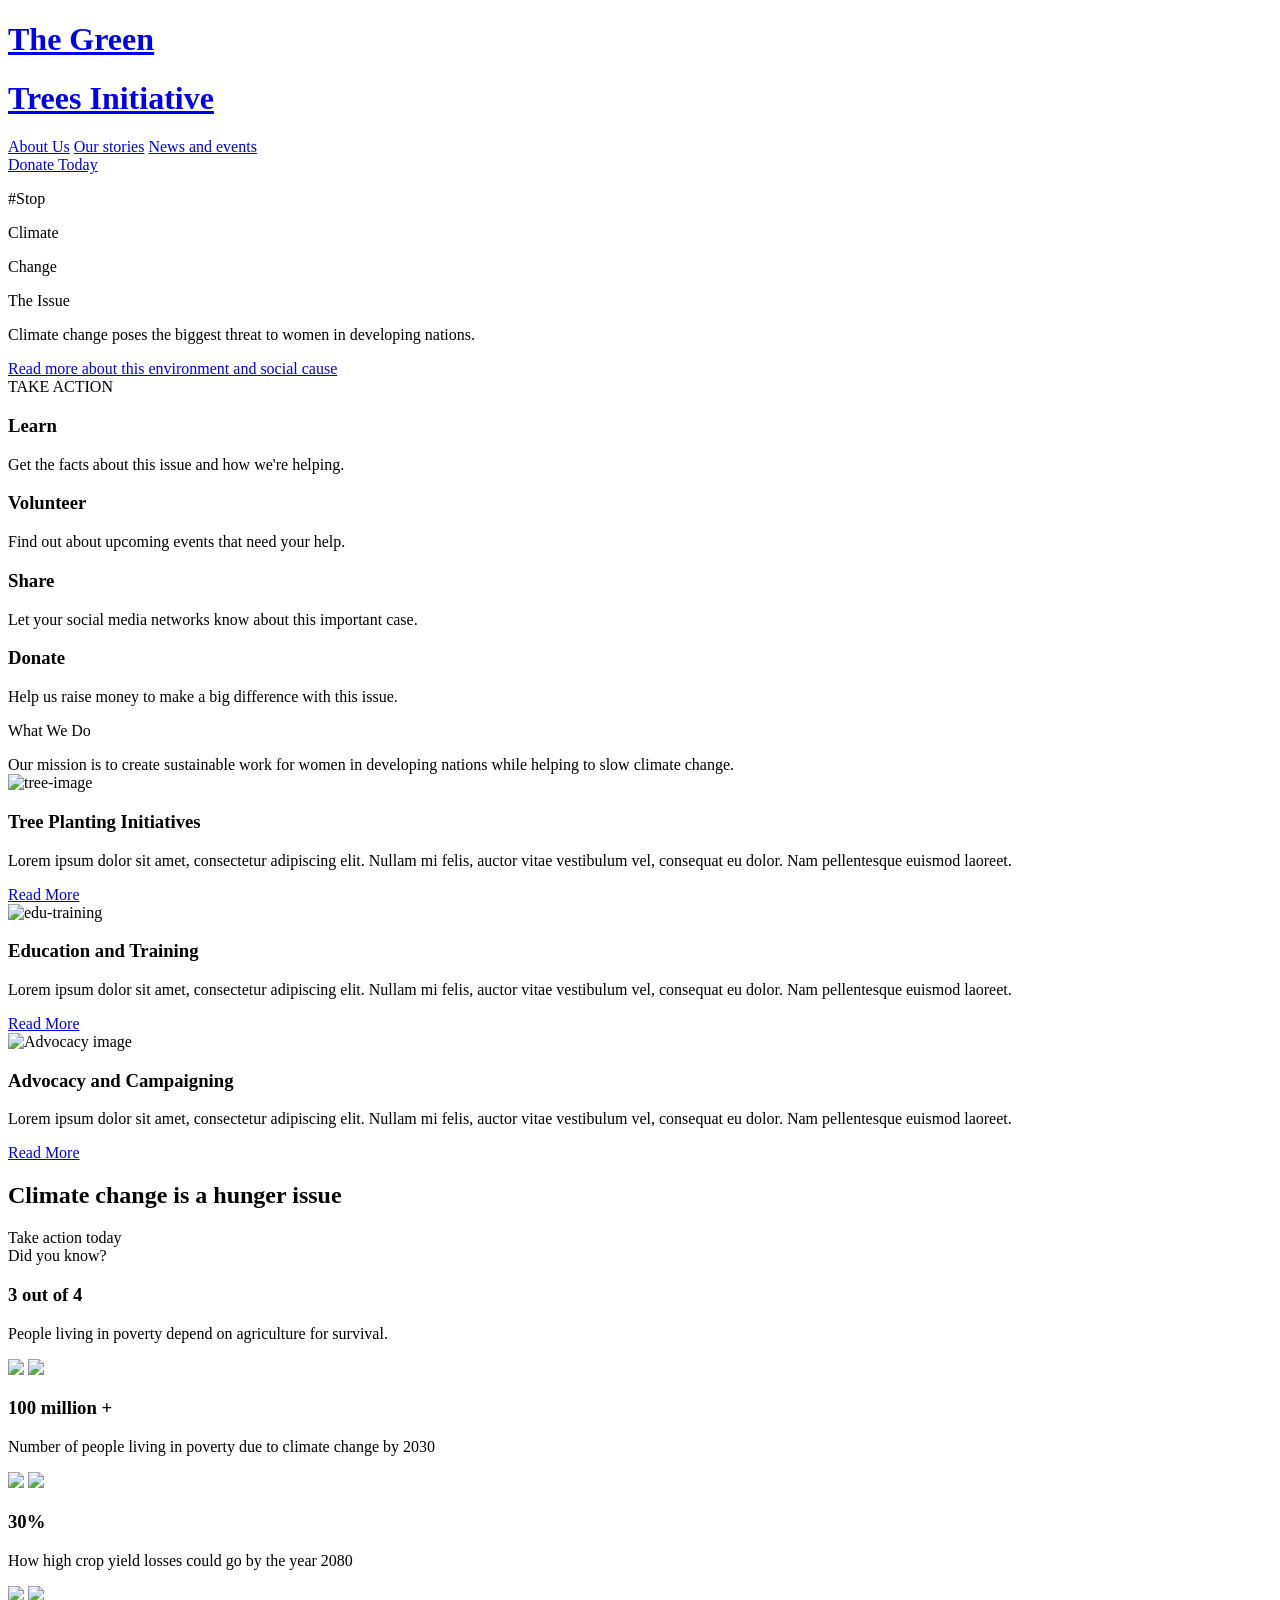
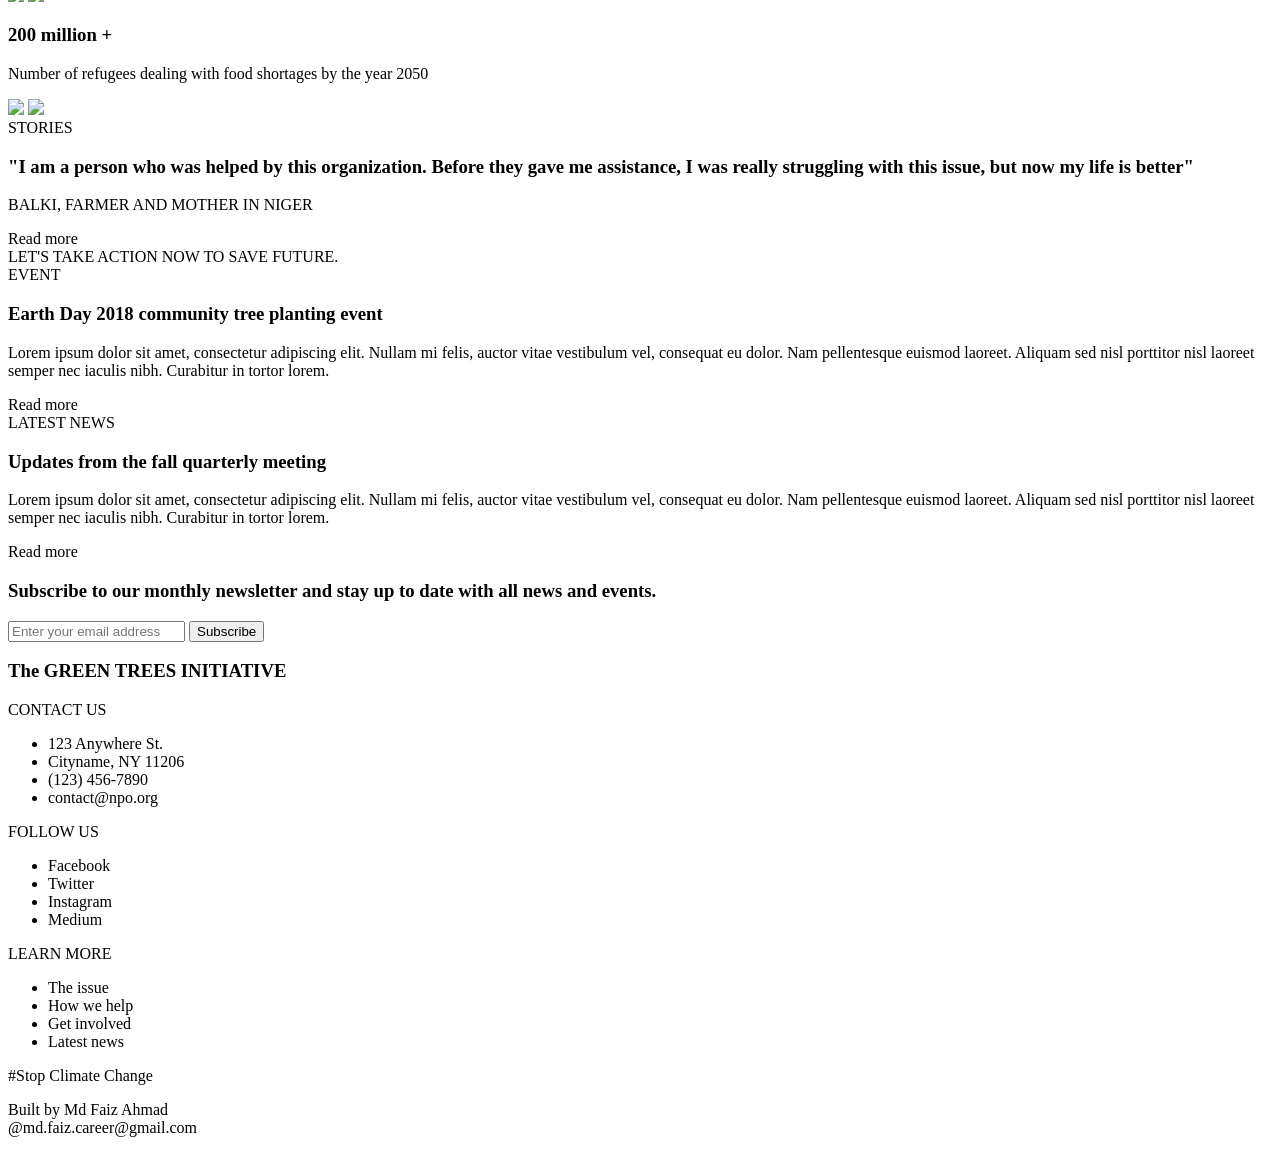
==== index.html @ e54d6ddb "Fundamental part of web page" ====
<!DOCTYPE html>
<html lang="en">
  <head>
    <meta charset="UTF-8" />
    <meta name="viewport" content="width=device-width, initial-scale=1.0" />
    <title>Document</title>
    <link rel="stylesheet" href="style.css" />
    <link rel="stylesheet" href="https://use.typekit.net/hdt7flo.css" />
  </head>
  <body>
    <header>
      <div class="head">
        <a href="./index.html">
          <h1>The Green</h1>
          <h1>Trees Initiative</h1>
        </a>
      </div>
      <nav>
        <a href="./about.html">About Us</a>
        <a href="./ourStories.html">Our stories</a>
        <a href="./newAndEvents.html">News and events</a>
      </nav>
      <a href="#" class="donate">Donate Today</a>
    </header>

    <section class="issue">
      <div class="heading-stop-climate-change">
        <p>#Stop</p>
        <p>Climate</p>
        <p>Change</p>
      </div>

      <div class="the-issue">
        <div class="the-issue-box">
          <p>The Issue</p>
        </div>
        <div class="para">
          <p>
            Climate change poses the biggest threat to women in developing
            nations.
          </p>
        </div>
        <a href="#"> Read more about this environment and social cause</a>
      </div>
    </section>

    <section class="take-action">
      <div class="take-section-box">TAKE ACTION</div>

      <div class="container-1">
        <h3>Learn</h3>
        <p>Get the facts about this issue and how we're helping.</p>
      </div>
      <div class="container-2">
        <h3>Volunteer</h3>
        <p>Find out about upcoming events that need your help.</p>
      </div>

      <div class="container-3">
        <h3>Share</h3>
        <p>Let your social media networks know about this important case.</p>
      </div>

      <div class="container-4">
        <h3>Donate</h3>
        <p>Help us raise money to make a big difference with this issue.</p>
      </div>
    </section>





    <!-- 4th part -->
    <section class="what-we-do">
      <div class="our-mission">
        <div class="what-we-do-button"><p>What We Do</p></div>
        Our mission is to create sustainable work for women in developing
        nations while helping to slow climate change.
      </div>

      <div class="tree">
        <div class="tree-image">
          <img
            src="/home/faiz/css_project/assets/tree-planting.png"
            alt="tree-image"
          />
        </div>
      
        <h3>Tree Planting Initiatives</h3>
        <p>
          Lorem ipsum dolor sit amet, consectetur adipiscing elit. Nullam mi
          felis, auctor vitae vestibulum vel, consequat eu dolor. Nam
          pellentesque euismod laoreet.
        </p>
     
        <!-- <a href="#" class="donate">Donate Today</a> -->
        <a href="#" class="read-more-tree">Read More</a>
      </div>

      <div class="education">
        <div class="edu-image">
          <img
            src="/home/faiz/css_project/assets/education-training.png"
            alt="edu-training"
          />
        </div>
        <h3>Education and Training</h3>
        <p>
          Lorem ipsum dolor sit amet, consectetur adipiscing elit. Nullam mi
          felis, auctor vitae vestibulum vel, consequat eu dolor. Nam
          pellentesque euismod laoreet.
        </p>
        <a href="#" class="read-more-education">Read More</a>
      </div>

      <div class="advocacy">
        <div class="advocacy-image">
          <img src="./assets/advocacy.png" alt="Advocacy image" />
        </div>

        <h3>Advocacy and Campaigning</h3>
        <p>
          Lorem ipsum dolor sit amet, consectetur adipiscing elit. Nullam mi
          felis, auctor vitae vestibulum vel, consequat eu dolor. Nam
          pellentesque euismod laoreet.
        </p>
        <a href="#" class="read-more-advocacy">Read More</a>
      </div>
    </section>
    <!-- 4th part end -->


<!-- 5th part climate change is a hunger issue

 -->


 <section class="climate-change">
  <div class="container">
      <div class="left">
          <h2>Climate change is a hunger issue</h2>
          <span>
              <span>Take action today</span>
          </span> 
      </div>
      <div class="right">
          <div class="box4">
              <span class="did-you-know">Did you know&quest;</span>
              <div class="inner-box">
                  <h3>3 out of 4</h3>
                  <p>People living in poverty depend on agriculture for survival.</p>
              </div>
              <div class="icons">
                  <span><i class="fa-brands fa-twitter">                  
                      <img src="./assets/iconmonstr-twitter-1.png">
                  </i></span>
                  <span><i class="fa-brands fa-facebook-f">
                    <img src="./assets/iconmonstr-facebook-1.png">

                  </i></span>
              </div>
          </div>
          <div class="box4">
              <div class="inner-box">
                  <h3>100 million &plus;</h3>
                  <p>Number of people living in poverty due to climate change by 2030</p>
              </div>
              <div class="icons">
                  <span><i class="fa-brands fa-twitter">
                    <img src="./assets/iconmonstr-twitter-1.png">

                  </i></span>
                  <span><i class="fa-brands fa-facebook-f">
                    <img src="./assets/iconmonstr-facebook-1.png">

                  </i></span>
              </div>
          </div>
          <div class="box4">
              <div class="inner-box">
                  <h3>30%</h3>
                  <p>How high crop yield losses could go by the year 2080</p>
              </div>
              <div class="icons">
                  <span><i class="fa-brands fa-twitter">
                    <img src="./assets/iconmonstr-twitter-1.png">
                  </i></span>
                  <span><i class="fa-brands fa-facebook-f">
                    <img src="./assets/iconmonstr-facebook-1.png">
                  </i></span>
              </div>
          </div>
          <div class="box4">
              <div class="inner-box">
                  <h3>200 million &plus;</h3>
                  <p>Number of refugees dealing with food shortages by the year 2050</p>
              </div>
              <div class="icons">
                  <span ><i class="twitter">
                    <img src="./assets/iconmonstr-twitter-1.png">
                  </i></span>
                  <span><i class="facebook">
                    <img src="./assets/iconmonstr-facebook-1.png">
                  </i></span>
              </div>
          </div>
      </div>
  </div> 
</section>

<section class="stories">
  <div class="stories-button">STORIES</div>
  <div class="lady-image"></div>
  <div class="stories-heading">
    <h3>
      "I am a person who was helped by this organization. 
      Before they gave me assistance, 
      I was really struggling with this issue, but now my life is better"
    </h3>
    <p>BALKI, FARMER AND MOTHER IN NIGER</p>
  </div>
  <div class="read-more-stories">Read more</div>

</section>

<section class="empty"></section>

<section class="action">

  <div class="action-heading">LET'S TAKE ACTION NOW TO SAVE FUTURE.

  </div>

  <div class="plant-and-event-button">
    <div class="event">EVENT</div>
    <div class="plant-img"></div>
  </div>

  <div class="earth-1">
    <h3>Earth Day 2018 community tree planting event</h3>
    <p>Lorem ipsum dolor sit amet, consectetur adipiscing elit. Nullam mi felis, auctor vitae vestibulum vel, consequat eu dolor.
       Nam pellentesque euismod laoreet. Aliquam sed nisl porttitor nisl laoreet semper nec iaculis nibh. Curabitur in tortor lorem.
      </p>
      <div class="read-more-earth">Read more</div>
  </div>

  <div class="plant-and-latest-news-button">
    <div class="news-event">LATEST NEWS</div>
    <div class="plant-img-news"></div>
  </div>

  <div class="earth-2">
    <h3>Updates from the fall quarterly meeting</h3>
    <p>Lorem ipsum dolor sit amet, consectetur adipiscing elit. Nullam mi felis, auctor vitae vestibulum vel, consequat eu dolor.
       Nam pellentesque euismod laoreet. Aliquam sed nisl porttitor nisl laoreet semper nec iaculis nibh. Curabitur in tortor lorem.
      </p>
      <div class="read-more-earth">Read more</div>
  </div>

</section>

<section class="subscribe">
  <div class="heading">
      <h3>Subscribe to our monthly newsletter and stay up to date with all news and events.</h3>
  </div>
  <div class="form">
      <input type="email" class="email" placeholder="Enter your email address"/>
      <button type="submit">Subscribe</button>
  </div>
</section>


<footer class="footer">
  <div class="heading">
    <h3>The GREEN TREES INITIATIVE</h3>
  </div>

  <div class="contact-us">
    <div class="contact-us-heading">
      <p>CONTACT US</p>
    </div>
    <ul>
      <li>123 Anywhere St.</li>
      <li>Cityname, NY 11206</li>
      <li>(123) 456-7890</li>
      <li>contact@npo.org</li>
    </ul>
  </div>

  <div class="follow-us">
    <div class="follow-us-heading">
      <p>FOLLOW US</p>
    </div>
    <ul>
      <li>Facebook</li>
      <li>Twitter</li>
      <li>Instagram</li>
      <li>Medium</li>
    </ul>
  </div>


  <div class="learn-more">
    <div class="learn-more-heading">
      <p>LEARN MORE</p></div>
 
  <ul>
    <li>The issue</li>
    <li>How we help</li>
    <li>Get involved</li>
    <li>Latest news</li>
    </ul>
  </div>
  
  <div class="stop-climate-change">
      <p>#Stop Climate Change</p>
    </div>
<div class="owner"><p>Built by Md Faiz Ahmad <br>@md.faiz.career@gmail.com</p></div>
</footer>




  </body>
</html>
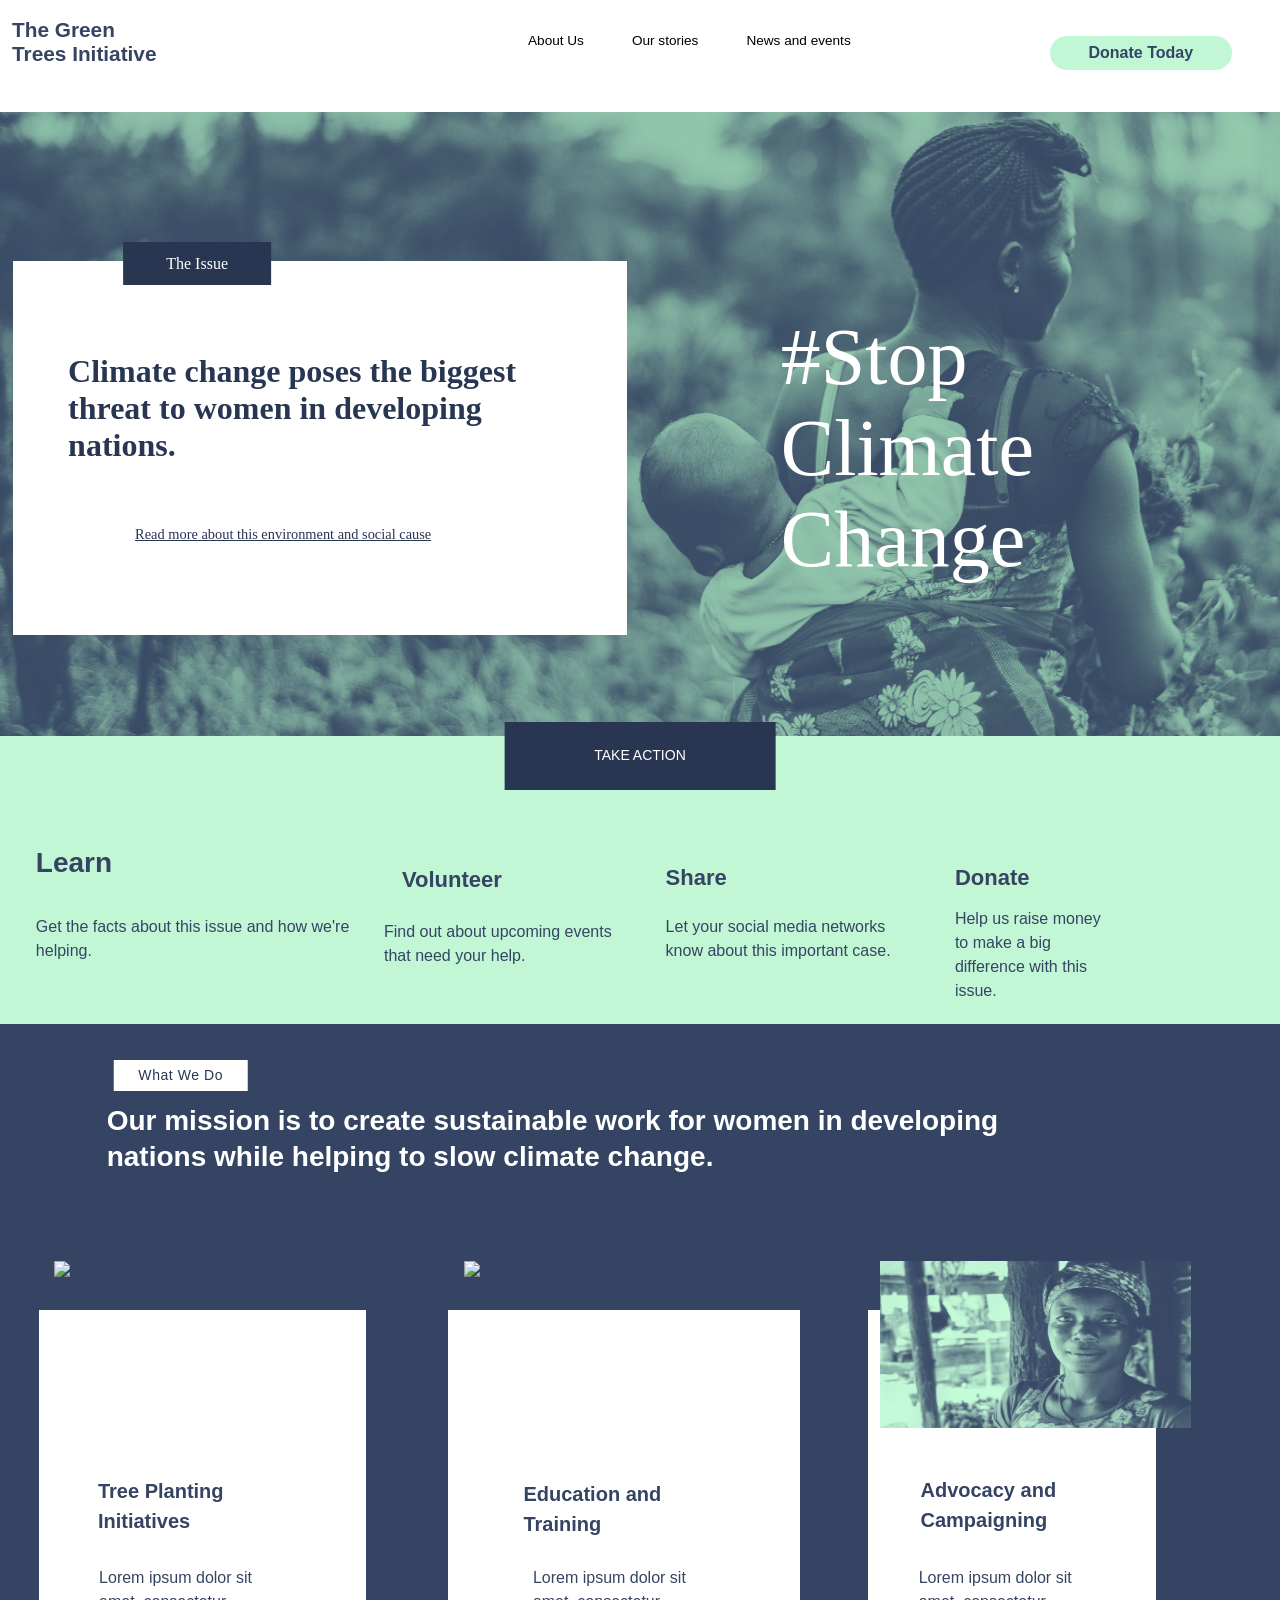
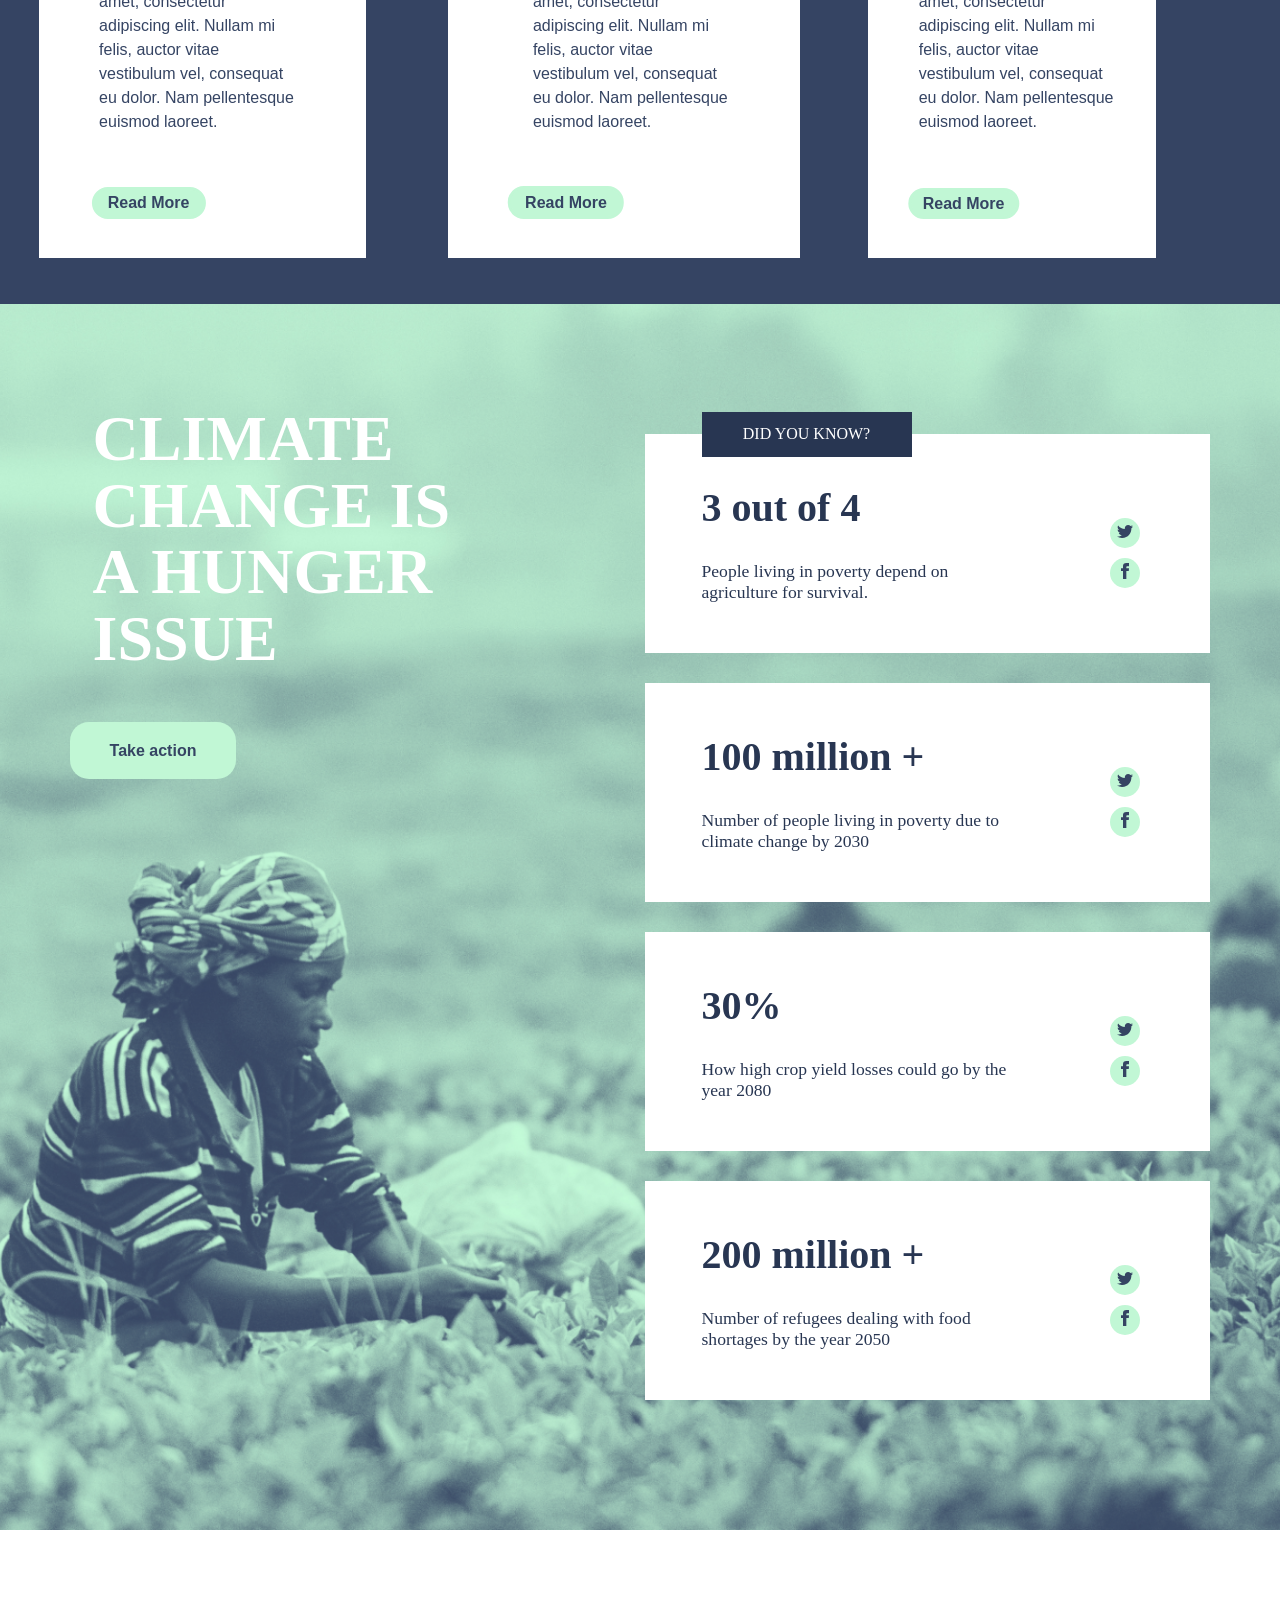
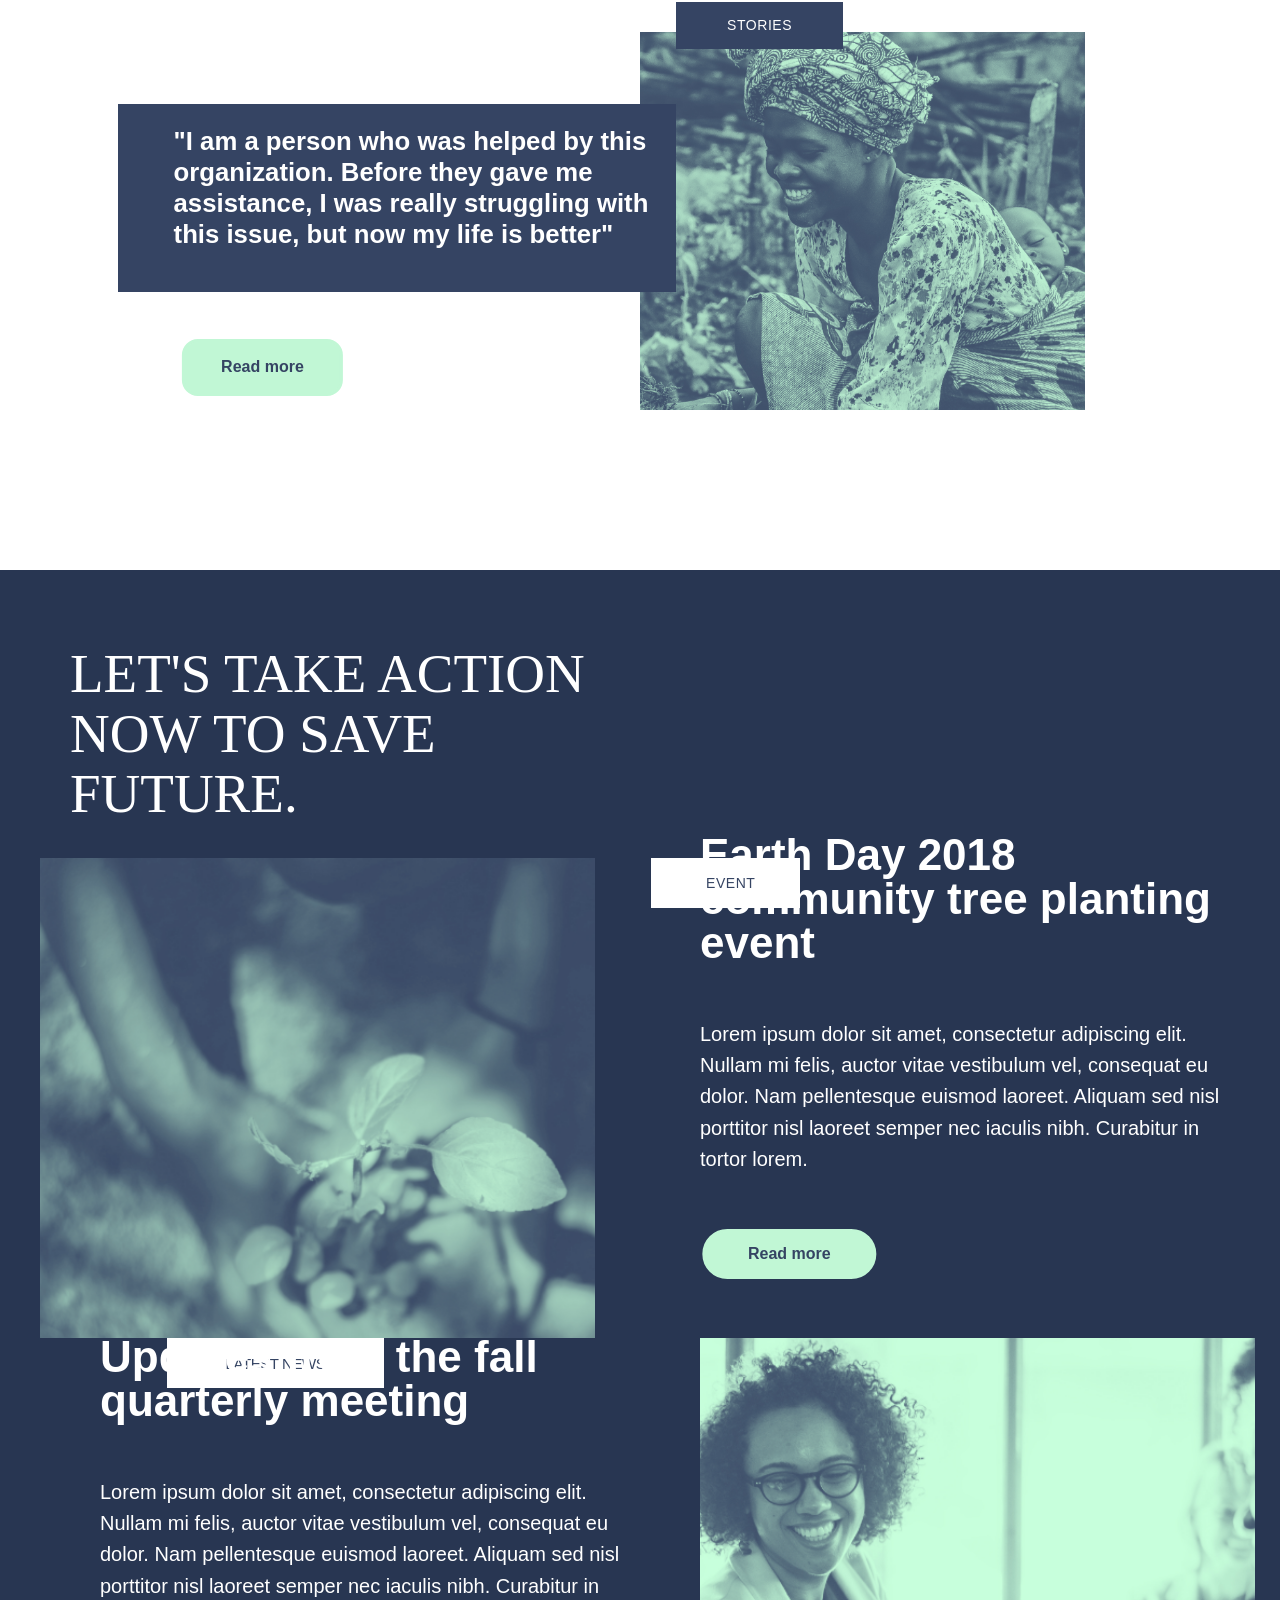
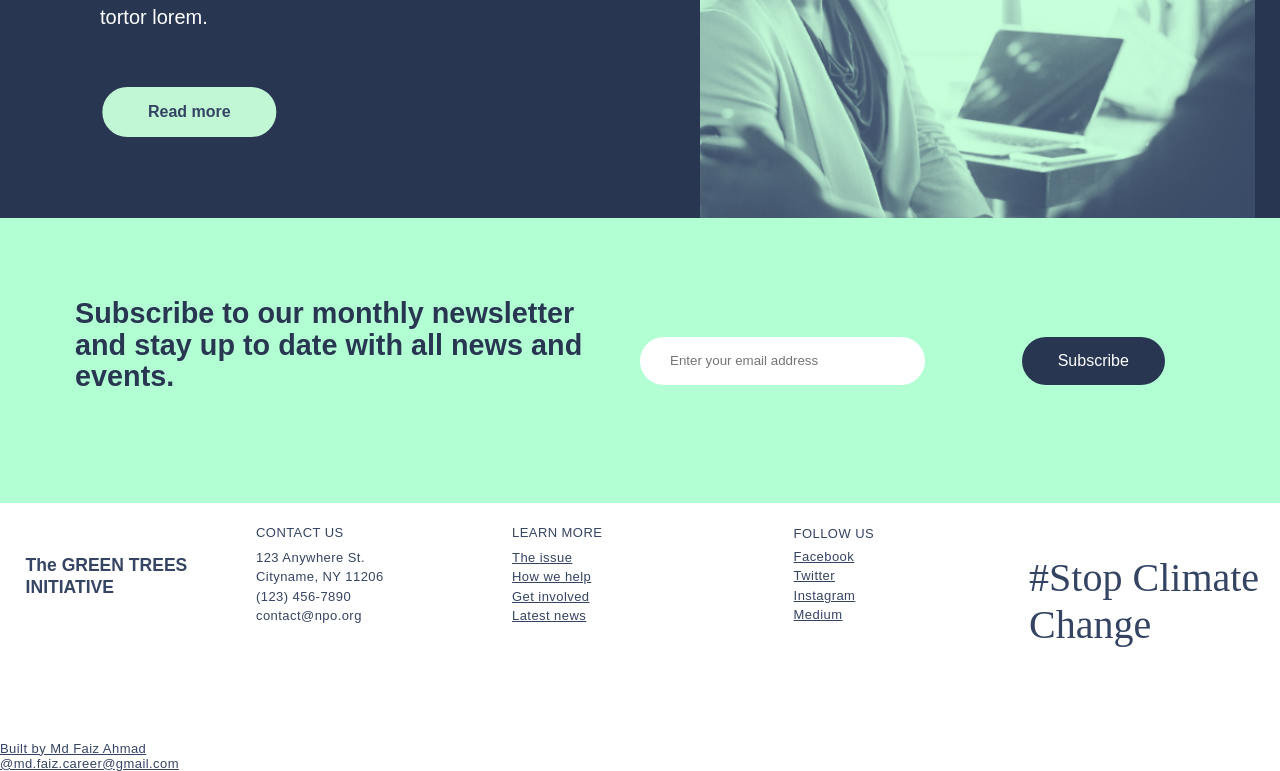
==== commit f34f50a9: "Home page" ====
--- a/index.html
+++ b/index.html
@@ -20,7 +20,7 @@
         <a href="./ourStories.html">Our stories</a>
         <a href="./newAndEvents.html">News and events</a>
       </nav>
-      <a href="#" class="donate">Donate Today</a>
+      <a href="./donation.html" class="donate">Donate Today</a>
     </header>
 
     <section class="issue">
@@ -141,7 +141,7 @@
       <div class="left">
           <h2>Climate change is a hunger issue</h2>
           <span>
-              <span>Take action today</span>
+              <span>Take action</span>
           </span> 
       </div>
       <div class="right">
@@ -322,5 +322,6 @@
 
 
 
+
   </body>
 </html>
--- a/style.css
+++ b/style.css
@@ -0,0 +1,2392 @@
+* {
+  margin: 0;
+  padding: 0;
+  box-sizing: border-box;
+}
+
+header {
+  display: grid;
+  grid-template-columns: 1fr 0.5fr 1fr;
+  grid-template-rows: 7rem 3.5rem;
+}
+
+header > nav > a {
+  text-decoration: none;
+  color: black;
+  display: flex;
+  flex-direction: column;
+  font-size: 0.75rem;
+  display: grid;
+  font-family: sans-serif;
+  font-weight: 100;
+}
+
+nav {
+  display: flex;
+  flex-direction: column;
+  row-gap: 0.5rem;
+  margin: 1rem;
+  grid-column: 3/4;
+}
+
+.head a {
+  font-family: Arial, Helvetica, sans-serif;
+  margin: 2rem;
+  font-size: 0.60rem;
+  text-decoration: none;
+  color: #354463;
+  
+}
+.head a > h1 {
+  margin-left: 0.75rem;
+}
+
+.donate {
+  display: flex;
+  align-self: start;
+  justify-content: center;
+  text-decoration: none;
+  color: black;
+  background-color: #c1f7d5;
+  grid-column: 1/4;
+  grid-row: 2/3;
+  border: 0.2rem solid #c1f7d5;
+  border-radius: 2rem;
+  text-align: center;
+  margin-left: 3rem;
+  margin-right: 3rem;
+  font-family: Arial, Helvetica, sans-serif;
+}
+
+.issue {
+  background-image: url(./assets/annie-spratt-135307-unsplash.png);
+  background-position: 100% 0%;
+  background-repeat: no-repeat;
+  background-size: cover;
+}
+
+/*2nd grid*/
+.issue {
+  display: grid;
+  grid-template-columns: 2fr 1fr;
+  grid-template-rows: 10rem 10rem;
+}
+
+.heading-stop-climate-change {
+  padding-top: 20%;
+  padding-left: 2%;
+
+  font-family: "flood-std";
+  grid-column: 1/3;
+  grid-row: 1/3;
+  font-size: 2.5rem;
+  color: white;
+}
+
+.the-issue-box {
+  background: #283652;
+  z-index: 1;
+  position: absolute;
+  top: 0%;
+  padding: 2% 7%;
+  top: -8%;
+  left: 50%;
+  transform: translateX(-50%);
+}
+.the-issue-box > p {
+  color: white;
+  display: flex;
+  align-self: center;
+  justify-content: center;
+}
+.the-issue {
+  background: white;
+  grid-column: 1/3;
+  grid-row: 2/4;
+  align-self: center;
+  margin-top: 50%;
+  margin-left: 10%;
+  margin-right: 10%;
+  margin-bottom: 20%;
+  position: relative;
+}
+.the-issue > .para {
+  color: #283652;
+  margin-top: 5%;
+  margin-left: 4%;
+  margin-bottom: 10%;
+  font-size: 1.5rem;
+  font-weight: bold;
+  padding-left: 5%;
+  padding-right: 5%;
+}
+
+.the-issue > a {
+  display: flex;
+  color: black;
+  font-size: 0.5rem;
+  justify-content: center;
+  margin-bottom: 5%;
+  color: #283652;
+}
+
+/* 3rd part*/
+
+.take-action {
+  display: grid;
+  grid-template-columns: 1fr 1fr;
+  grid-template-rows: 5rem 5rem;
+  background-color: #c1f7d5;
+  position: relative;
+  font-family: Arial, Helvetica, sans-serif;
+  padding: 10%;
+  color: #354463;
+  font: normal normal 300 14px/20px Helvetica;
+}
+
+.container-1 {
+  grid-column: 1/2;
+  grid-row: 1/2;
+  align-self: center;
+  margin-left: -16%;
+}
+.container-1 > h3 {
+  margin-bottom: 10%;
+}
+.container-2 {
+  grid-column: 2/3;
+  grid-row: 1/2;
+  align-self: center;
+}
+.container-2 > h3 {
+  margin-bottom: 10%;
+}
+.container-3 {
+  grid-column: 1/2;
+  grid-row: 3/4;
+  margin-left: -16%;
+}
+.container-3 > h3 {
+  margin-bottom: 10%;
+}
+.container-4 {
+  grid-column: 2/3;
+  grid-row: 3/4;
+}
+.container-4 > h3 {
+  margin-bottom: 10%;
+}
+.take-section-box {
+  background: #283652;
+  z-index: 1;
+  position: absolute;
+  color: white;
+  padding: 2% 7%;
+  top: -5%;
+  left: 50%;
+  transform: translateX(-50%);
+  font: normal normal normal 14px/17px Helvetica;
+}
+
+/* 4th part */
+
+.what-we-do {
+  background-color: #354463;
+  display: grid;
+  grid-template-columns: 1fr 1fr;
+  grid-template-rows: 15rem 30rem 30rem 30rem;
+  position: relative;
+}
+
+.our-mission {
+  grid-column: 1/3;
+  grid-row: 1/2;
+  align-self: center;
+  text-align: center;
+  font: normal normal bold 21px/28px Helvetica;
+  letter-spacing: 0px;
+  color: #ffffff;
+  opacity: 1;
+  padding: -5%;
+  margin-top: 10%;
+}
+
+.what-we-do-button {
+  grid-column: 1/3;
+  background: white;
+  color: #283652;
+  z-index: 1;
+  grid-row: 1/2;
+  position: absolute;
+
+  padding: 2% 7%;
+  top: 6%;
+  left: 50%;
+  transform: translateX(-50%);
+  text-align: center;
+  font: normal normal normal 14px/17px Helvetica;
+  letter-spacing: 0.56px;
+  opacity: 1;
+}
+
+/* 2nd part */
+
+.tree {
+  grid-column: 1/3;
+  grid-row: 2/3;
+  background: white;
+  text-align: center;
+  font: normal normal 300 14px/20px Helvetica;
+  color: #354463;
+  opacity: 1;
+  align-self: center;
+  padding: 22%;
+  position: relative;
+  margin: 5%;
+}
+
+.tree p {
+  margin-top: 4%;
+  margin-left: -37%;
+  margin-right: -43%;
+  letter-spacing: 10%;
+}
+.tree h3 {
+  margin-top: 30%;
+  padding: 1%;
+}
+.tree-image {
+  width: 100%;
+  max-width: 204px;
+  margin-bottom: 1rem;
+  position: absolute;
+  top: -17%;
+  left: 10%;
+}
+
+.tree-image img {
+  width: 135%;
+  height: 178px;
+}
+
+.read-more-tree {
+  display: flex;
+  justify-content: center;
+  text-decoration: none;
+  color: #354463;
+  background-color: #c1f7d5;
+  border: 0.2rem solid #c1f7d5;
+  border-radius: 1rem;
+  text-align: center;
+  margin-left: 3rem;
+  margin-right: 0rem;
+  font-weight: bolder;
+  font: normal normal bold 16px/20px Helvetica;
+  font-family: Helvetica;
+  font-family: Arial, Helvetica, sans-serif;
+  position: absolute;
+  left: 54%;
+  transform: translateX(-118%);
+  bottom: 9%;
+  padding: 1%;
+}
+
+/* 2nd part of 4thpart */
+
+.education {
+  grid-row: 3/4;
+  grid-column: 1/3;
+  background: white;
+  text-align: center;
+  font: normal normal 300 14px/20px Helvetica;
+  color: #354463;
+  opacity: 1;
+  align-self: center;
+  padding: 22%;
+  position: relative;
+  margin: 5%;
+}
+.edu-image {
+  width: 100%;
+  max-width: 204px;
+  margin-bottom: 1rem;
+  position: absolute;
+  top: -17%;
+  left: 10%;
+}
+.edu-image img {
+  width: 135%;
+  height: 178px;
+}
+
+.education p {
+  margin-top: 4%;
+  margin-left: -37%;
+  margin-right: -43%;
+  letter-spacing: 10%;
+}
+
+.education h3 {
+  margin-top: 30%;
+  padding: 1%;
+}
+
+.read-more-education {
+  display: flex;
+  justify-content: center;
+  text-decoration: none;
+  color: #354463;
+  background-color: #c1f7d5;
+  border: 0.2rem solid #c1f7d5;
+  border-radius: 1rem;
+  text-align: center;
+  margin-left: 3rem;
+  margin-right: 0rem;
+  font-weight: bolder;
+  font: normal normal bold 16px/20px Helvetica;
+  font-family: Helvetica;
+  font-family: Arial, Helvetica, sans-serif;
+  position: absolute;
+  left: 54%;
+  transform: translateX(-118%);
+  bottom: 9%;
+  padding: 1%;
+}
+
+/*3rd part of 4th part*/
+
+.advocacy {
+  grid-row: 4/5;
+  grid-column: 1/3;
+  background: white;
+  text-align: center;
+  font: normal normal 300 14px/20px Helvetica;
+  color: #354463;
+  opacity: 1;
+  align-self: center;
+  padding: 22%;
+  position: relative;
+  margin: 5%;
+}
+
+.advocacy-image {
+  width: 100%;
+  max-width: 204px;
+  margin-bottom: 1rem;
+  position: absolute;
+  top: -17%;
+  left: 10%;
+}
+.advocacy-image img {
+  width: 135%; /* Makes the image responsive */
+  height: 178px;
+}
+
+.advocacy p {
+  margin-top: 4%;
+  margin-left: -37%;
+  margin-right: -43%;
+  letter-spacing: 10%;
+}
+
+.advocacy h3 {
+  margin-top: 30%;
+  padding: 1%;
+}
+
+.read-more-advocacy {
+  display: flex;
+  justify-content: center;
+  text-decoration: none;
+  color: #354463;
+  background-color: #c1f7d5;
+  border: 0.2rem solid #c1f7d5;
+  border-radius: 1rem;
+  text-align: center;
+  margin-left: 3rem;
+  margin-right: 0rem;
+  font-weight: bolder;
+  font: normal normal bold 16px/20px Helvetica;
+  font-family: Helvetica;
+  font-family: Arial, Helvetica, sans-serif;
+  position: absolute;
+  left: 54%;
+  transform: translateX(-118%);
+  bottom: 9%;
+  padding: 1%;
+}
+
+
+
+/* climate change hunger issue section */
+
+
+.climate-change{
+  width: 100%;
+  padding: 65px 10px;
+  background: url("./assets/did-you-know-background.png");
+    background-position-x: 0%;
+    background-position-y: 0%;
+    background-size: auto;
+  
+  background-position: center;
+  display: flex;
+  flex-direction: column;
+  justify-content: center;
+  align-items: center;
+  background-size: cover;
+  background-repeat: no-repeat;
+  
+}
+
+.climate-change>.container{
+  width: 100%;
+  display: flex;
+  flex-direction: column;
+  justify-content: center;
+  align-items: center;
+}
+
+.climate-change>.container>.left{
+  width: 100%;
+  display: flex;
+  flex-direction: column;
+  justify-content: space-around;
+  align-items: start;
+  padding:50px 0px;
+  
+}
+
+.climate-change>.container>.left>h2{
+  font-size: 2.5rem;
+  padding-right: 25%;
+  line-height: 104%;
+  text-transform: uppercase;
+  color: white;
+  padding-bottom: 50px;
+  text-align: left;
+  font-family: "flood-std";
+  margin-left: 4%;
+  margin-top: -12%;
+}
+
+.climate-change>.container>.left>span{
+  width: 100%;
+  display: flex;
+  flex-direction:row;
+  justify-content: flex-start;
+  align-items: center;
+}
+
+.climate-change>.container>.left>span>span{
+  width: 166px;
+  height: 40px;
+  background-color: #C1F7D5;
+  border-radius: 19px;
+  display: flex;
+  justify-content: center;
+  align-items: center;
+  font-size: 1.1rem;
+  font-weight: 600;
+  text-wrap: nowrap;
+  font: normal normal bold 16px/20px Helvetica;
+  color: #354463;
+  padding: 5%;
+    padding-left: 5%;
+  padding-left: 5%;
+  opacity: 1;
+}
+
+.climate-change>.container>.right{
+  width: 100%;
+  display: flex;
+  flex-direction: column;
+  justify-content: space-evenly;
+  align-items: center;
+  gap: 30px;
+}
+
+.climate-change>.container>.right>.box4{
+  width: 100%;
+  position: relative;
+  display: flex;
+  flex-direction: column;
+  justify-content: center;
+  align-items: center;
+  background: white;
+  color: #283652;
+  padding:60px 32px;
+  position: relative;
+}
+
+.climate-change>.container>.right>.box4>.did-you-know{
+  position: absolute;
+  top: -22.5px;
+  width: 210px;
+  height: 45px;
+  display: flex;
+  justify-content: center;
+  align-items: center;
+  font-size: 1rem;
+  background: #283652;
+  color: white;
+  text-transform: uppercase;
+  
+}
+
+.climate-change>.container>.right>.box4>.inner-box,
+.climate-change>.container>.right>.box4>.icons{
+  width: 80%;
+  display: flex;
+}
+
+.climate-change>.container>.right>.box4>.inner-box{
+  flex-direction: column;
+  justify-content: space-around;
+  align-items: left;
+}
+
+.climate-change>.container>.right>.box4>.inner-box>h3{
+  font-size: 1.3rem;
+  margin-bottom: 10px;
+}
+
+.climate-change>.container>.right>.box4>.inner-box>p{
+  text-align: left;
+}
+
+.climate-change>.container>.right>.box4>.icons{
+
+  width: 80%;
+  display: flex;
+  flex-direction: column;
+  justify-content: center;
+  align-items: center;
+  margin-top: 20px;
+  gap: 14px;
+  position: absolute;
+  right: -25%;
+}
+
+.climate-change>.container>.right>.box4>.icons>span{
+  width: 30px;
+  height: 30px;
+  border-radius: 50%;
+  display: flex;
+  align-items: center;
+  justify-content: center;
+  background-color: #C1F7D5;
+}
+
+
+
+
+
+/* background-image: url("./assets/iconmonstr-twitter-1.png");
+background-repeat: no-repeat;
+background-position: center; */
+
+
+
+/* section stories */
+
+.stories{
+  display: grid;
+  grid-template-columns: 0.25fr 5fr 0.25fr;
+  grid-template-rows: 25rem 25rem;
+  position: relative;
+}
+
+
+.stories-heading{
+  grid-column: 2/3;
+ grid-row: 2/3;
+  background-color: #354463;
+ 
+  text-align: center;
+font: normal normal bold 22px/28px Helvetica;
+color:white;
+margin-top: 10%;
+}
+
+.stories-heading h3{
+  margin-top: 13%;
+  letter-spacing: -4%;
+  line-height: 126%;
+}
+
+.stories-heading p{
+  text-align: center;
+font: normal normal normal 11px/13px Helvetica;
+letter-spacing: 0.44px;
+color: #FFFFFF;
+opacity: 1;
+margin-top: 16%;
+}
+
+
+.lady-image{
+  grid-column: 2/3;
+  grid-row: 1/2;
+  background-image: url("./assets/lady-baby.png");
+  background-size: 100%;
+  background-repeat: no-repeat;
+  margin-top: 20%;
+}
+
+.stories-button{
+
+background: #354463 ;
+opacity: 1;
+text-align: center;
+font: normal normal normal 14px/17px Helvetica;
+letter-spacing: 0.56px;
+color: #FFFFFF;
+opacity: 1;
+z-index: 1;
+grid-column: 2/3;
+grid-row: 1/2;
+
+margin-bottom: 92%;
+  margin-left: 31%;
+  margin-right: 28%;
+  position: absolute;
+  padding: 3%;
+  padding-right: 3%;
+  padding-left: 3%;
+  margin-top: 14%;
+  padding-right: 10%;
+  padding-left: 10%;
+
+}
+
+.read-more-stories {
+grid-column: 2/3;
+grid-row: 2/3;
+  padding: 3%;
+ 
+  
+  padding-right: 10%;
+  padding-left: 10%;
+ 
+  justify-content: center;
+  text-decoration: none;
+  color: #354463;
+  background-color: #c1f7d5;
+  border: 0.2rem solid #c1f7d5;
+  border-radius: 1rem;
+  text-align: center;
+  font-weight: bolder;
+  font: normal normal bold 16px/20px Helvetica;
+  font-family: Helvetica;
+  font-family: Arial, Helvetica, sans-serif;
+  position: absolute;
+  bottom: -30%;
+  left: 38%;
+  transform: translateX(-30%);
+}
+
+
+
+/* 4thpart end */
+
+/*empty section*/
+
+.empty{
+  display: grid;
+  grid-template-rows: 10rem;
+}
+
+/*5th part section-action*/
+
+.action{
+  display: grid;
+  grid-template-columns: 2.5rem 1fr 2.5rem;
+  grid-template-rows: 18rem 20rem 20rem 20rem 20rem;
+  background-color: #283652;
+  color:white;
+}
+
+
+.action-heading{
+  grid-column: 2/3;
+  grid-row: 1/2;
+  align-self: center;
+  font-size: 2.5rem;
+  padding-right: 25%;
+  line-height: 104%;
+  text-transform: uppercase;
+  padding-bottom: 50px;
+  text-align: center;
+  font-family: "flood-std";
+  margin-left: 5%;
+  margin-right: -16%;
+  margin-top: 15%;
+}
+
+.plant-and-event-button{
+  grid-column: 2/3;
+  grid-row: 2/3;
+  background-image: url("./assets/tree-planting.png");
+  width: 100%;
+  max-width: 338px;
+  margin-bottom: 0rem;
+  margin-left: 0%;
+  background-size: 119%;
+  margin-right: 0%;
+  background-repeat: no-repeat;
+  margin-top: 10%;
+}
+
+.event{
+  background:  white;
+opacity: 1;
+text-align: center;
+font: normal normal normal 14px/17px Helvetica;
+letter-spacing: 0.56px;
+color: #354463;
+opacity: 1;
+z-index: 1;
+grid-column: 2/3;
+grid-row: 2/3;
+
+margin-bottom: 92%;
+  margin-left: 31%;
+  margin-right: 28%;
+  padding: 3%;
+  padding-right: 3%;
+  padding-left: 3%;
+  margin-top: -5%;
+  padding-right: 10%;
+  padding-left: 10%;
+}
+
+
+
+
+
+
+
+.earth-1{
+
+  grid-column: 2/3;
+  grid-row: 3/4;
+  text-align: center;
+  font: normal normal 300 14px/20px Helvetica;
+  color: white;
+  opacity: 1;
+  align-self: center;
+  padding: 0%;
+  position: relative;
+  margin: 5%;
+  margin-left: 0%;
+  margin-right: 0%;
+}
+
+.earth-1 h3{
+  text-align: center;
+font: normal normal bold 22px/28px Helvetica;
+letter-spacing: 0px;
+color: #FFFFFF;
+opacity: 1;
+margin-left: 10%;
+margin-left: 1%;
+  margin-top: 0%;
+  margin-bottom: 9%;
+  margin-right: 0%;
+}
+
+.earth-1 p{
+  margin-left: 10%;
+margin-left: 1%;
+  margin-top: 0%;
+  margin-bottom: 9%;
+  margin-right: 0%;
+}
+
+.read-more-earth{
+  grid-column: 2/3;
+  grid-row: 3/4;
+  padding: 2%;
+    padding-right: 2%;
+    padding-left: 2%;
+  padding-right: 0%;
+  padding-left: 0%;
+  justify-content: center;
+  text-decoration: none;
+  color: #354463;
+  background-color: #c1f7d5;
+  border: 0.2rem solid #c1f7d5;
+  border-radius: 1rem;
+  text-align: center;
+  font-weight: bolder;
+  font: normal normal bold 16px/20px Helvetica;
+    font-family: Helvetica;
+  font-family: Helvetica;
+  font-family: Arial, Helvetica, sans-serif;
+  bottom: -30%;
+  left: 38%;
+  transform: translateX(-17%);
+  margin-left: 34%;
+}
+
+.plant-and-latest-news-button{
+  grid-column: 2/3;
+  grid-row: 4/5;
+  background-image: url("./assets/meeting.png");
+  width: 100%;
+  max-width: 338px;
+  margin-bottom: 0rem;
+  margin-left: 0%;
+  background-size: 119%;
+  margin-right: 0%;
+  background-repeat: no-repeat;
+  margin-top: 10%;
+}
+
+.news-event{
+  background: white;
+  opacity: 1;
+  text-align: center;
+  font: normal normal normal 15px/17px Helvetica;
+  letter-spacing: -0.44px;
+  color: #354463;
+  opacity: 1;
+  z-index: 1;
+  grid-column: 2/3;
+  grid-row: 4/5;
+  margin-bottom: 92%;
+  margin-left: 25%;
+  margin-right: 23%;
+  padding: 3%;
+    padding-right: 3%;
+    padding-left: 3%;
+  padding-right: 3%;
+  padding-left: 3%;
+  margin-top: -5%;
+  padding-right: 10%;
+  padding-left: 10%;
+  text-align: center;
+}
+
+.earth-2{
+  grid-column: 2/3;
+  text-align: center;
+  font: normal normal 300 14px/20px Helvetica;
+  color: white;
+  opacity: 1;
+  align-self: center;
+  padding: 0%;
+  position: relative;
+  margin: 5%;
+    margin-right: 5%;
+    margin-left: 5%;
+  margin-left: 0%;
+  margin-right: 0%;
+}
+
+.earth-2 h3{
+  text-align: center;
+  font: normal normal bold 22px/28px Helvetica;
+  letter-spacing: 0px;
+  color: #FFFFFF;
+  opacity: 1;
+  margin-left: 10%;
+  margin-left: 1%;
+    margin-top: 0%;
+    margin-bottom: 9%;
+    margin-right: 0%;
+}
+
+.earth-2 p{
+  margin-left: 10%;
+margin-left: 1%;
+  margin-top: 0%;
+  margin-bottom: 9%;
+  margin-right: 0%;
+}
+/* 
+section subscribe */
+
+.subscribe{
+  width: 100%;
+  padding: 70px 0;
+  background:#b3ffd4;
+  display: flex;
+  flex-direction: column;
+  justify-content: space-around;
+  align-items: center;
+}
+
+.subscribe>.heading{
+  width: 95%;
+  margin: 10px auto 20px auto;
+  font-size: 1.2rem;
+  color: #283652;
+}
+
+.subscribe>.form{
+  width: 95%;
+  display: flex;
+  flex-direction: column;
+  justify-content: center;
+  align-items: center;
+  gap: 10px;
+}
+
+.subscribe>.form>input{
+  width: 58%;
+  height: 40px;
+  border-radius: 30px;
+  border: 0;
+  padding:10px 20px 10px 30px;
+  margin-right: 44%;
+  margin-top: 10%;
+}
+
+.subscribe>.form>button{
+  width: 39%;
+  height: 40px;
+  border-radius: 30px;
+  border: 0;
+  font-size: 1rem;
+  font-family: sans-serif;
+  background-color: #283652;
+  color: white;
+  margin-right: -60%;
+  margin-top: -11%;
+}
+
+
+/*Last part of section*/
+
+.footer{
+  display:grid;
+  grid-template-columns: 1fr 1fr;
+  grid-template-rows: 13rem 13rem 13rem;
+
+}
+
+.heading{
+  grid-row: 1/2;
+  grid-column: 1/2;
+  text-align: left;
+  font: normal normal bold 15px/28px Helvetica;
+  letter-spacing: 0px;
+  color: #354463;
+  align-self: center;
+  margin-left: 10%;
+  margin-top: 0%;
+  margin-right: 18%;
+}
+
+
+.contact-us{
+  
+  text-align: left;
+font: normal normal normal 13px/15px Helvetica;
+letter-spacing: 0.44px;
+color: #354463;
+opacity: 1;
+align-self: center;
+
+}
+
+.contact-us ul{
+  list-style-type: none;
+ 
+  line-height: 150%;
+}
+.contact-us-heading{
+  margin-bottom: 3%;
+}
+
+.follow-us{
+  text-decoration: none;
+  text-align: left;
+font: normal normal normal 13px/15px Helvetica;
+letter-spacing: 0.44px;
+color: #354463;
+opacity: 1;
+align-self: center;
+margin-left: 10%;
+margin-top: 0%;
+margin-right: 18%;
+}
+.follow-us ul{
+  list-style-type: none;
+  text-decoration: underline;
+  line-height: 150%;
+}
+.follow-us-heading{
+  margin-bottom: 3%;
+}
+
+
+.learn-more{
+  grid-column: 2/3;
+  grid-row: 2/3;
+  text-decoration: none;
+  text-align: left;
+font: normal normal normal 13px/15px Helvetica;
+letter-spacing: 0.44px;
+color: #354463;
+opacity: 1;
+align-self: center;
+}
+
+.learn-more ul{
+  list-style-type: none;
+  text-decoration: underline;
+  line-height: 150%;
+}
+
+.learn-more-heading{
+  margin-bottom: 3%;
+}
+
+
+.stop-climate-change{
+  grid-row: 3/4;
+  grid-column: 2/3;
+  padding-top: 20%;
+  padding-left: 2%;
+  font-family: "flood-std";
+  color: #354463;
+  font-size: 2.5rem;
+ 
+}
+
+
+
+.owner{
+  grid-column: 1/3;
+  grid-row: 3/4;
+  text-decoration: none;
+  text-align: left;
+font: normal normal normal 13px/15px Helvetica;
+letter-spacing: 0.44px;
+color: #354463;
+opacity: 1;
+  text-decoration: underline;
+  align-self: center;
+  margin-bottom: -42%;
+}
+
+
+
+
+
+
+@media screen and (min-width: 490px) {
+  header {
+    display: grid;
+    grid-template-columns: 1fr 0.3fr 1fr;
+    grid-template-rows: 4rem 2rem;
+  }
+  nav {
+    grid-column: 1/3;
+
+    display: flex;
+    flex-direction: row;
+    column-gap: 1.5rem;
+    align-self: start;
+    grid-row: 2/3;
+  }
+
+  .donate {
+    grid-column: 3/4;
+    grid-row: 1/2;
+    align-self: center;
+    padding: 2% 3%;
+    margin-top: 10%;
+    margin-left: 10%;
+    font-weight: bolder;
+    color: #354463;
+  }
+
+  /*2nd grid*/
+  .issue {
+    display: grid;
+    grid-template-columns: 2fr 1fr;
+    grid-template-rows: 10rem 10rem;
+    margin-top: 5%;
+  }
+  .heading-stop-climate-change {
+    padding: 12% 16% 12% 2%;
+    font-family: "flood-std";
+    font-size: 4rem;
+    color: white;
+    align-items: center;
+  }
+  .the-issue {
+    background: white;
+    grid-column: 1/3;
+    grid-row: 2/4;
+    align-self: center;
+    margin-top: 30%;
+    margin-left: 2%;
+    margin-right: 2%;
+    margin-bottom: 10%;
+    position: relative;
+  }
+  .the-issue > .para {
+    color: #283652;
+    margin-top: 15%;
+    margin-left: 4%;
+    margin-bottom: 10%;
+    font-size: 1.5rem;
+    font-weight: bold;
+    padding-left: 5%;
+    padding-right: 5%;
+  }
+
+  .the-issue > a {
+    display: flex;
+    color: black;
+    font-size: 0.9rem;
+    justify-content: center;
+    margin-bottom: 10%;
+    color: #283652;
+    margin-left: -12%;
+    margin-bottom: 15%;
+  }
+
+  .the-issue-box {
+    background: #283652;
+    z-index: 1;
+    position: absolute;
+    top: 0%;
+    padding: 2% 7%;
+    top: -5%;
+    left: 20%;
+    transform: translateX(-50%);
+  }
+
+  /*3rd part*/
+  .take-action {
+    display: grid;
+    grid-template-columns: 1fr 1fr;
+    grid-template-rows: 5rem 5rem;
+    background-color: #c1f7d5;
+    position: relative;
+    font-family: Arial, Helvetica, sans-serif;
+    padding: 10%;
+    color: #354463;
+    font: normal normal 300 14px/20px Helvetica;
+  }
+
+  .container-1 {
+    grid-column: 1/2;
+    grid-row: 1/2;
+    align-self: center;
+    margin-left: -16%;
+    font: normal normal 300 16px/24px Helvetica;
+  }
+  .container-1 > h3 {
+    font: normal normal bold 22px/28px Helvetica;
+    margin-bottom: 10%;
+  }
+  .container-2 {
+    grid-column: 2/3;
+    grid-row: 1/2;
+    align-self: center;
+    font: normal normal 300 16px/24px Helvetica;
+  }
+  .container-2 > h3 {
+    margin-bottom: 10%;
+    font: normal normal bold 22px/28px Helvetica;
+  }
+  .container-3 {
+    grid-column: 1/2;
+    grid-row: 3/4;
+    margin-left: -16%;
+    font: normal normal 300 16px/24px Helvetica;
+  }
+  .container-3 > h3 {
+    margin-bottom: 10%;
+    font: normal normal bold 22px/28px Helvetica;
+  }
+  .container-4 {
+    grid-column: 2/3;
+    grid-row: 3/4;
+    font: normal normal 300 16px/24px Helvetica;
+  }
+  .container-4 > h3 {
+    margin-bottom: 10%;
+    font: normal normal bold 22px/28px Helvetica;
+  }
+  .take-section-box {
+    background: #283652;
+    z-index: 1;
+    position: absolute;
+    color: white;
+    padding: 2% 7%;
+    top: -5%;
+    left: 50%;
+    transform: translateX(-50%);
+    font: normal normal normal 14px/17px Helvetica;
+  }
+
+  /* section what we d0(4th part) */
+
+  /* /1st part */
+
+  .our-mission {
+    text-align: start;
+    font: normal normal bold 26px/34px Helvetica;
+    margin: 11%;
+    margin-top: 11%;
+    margin-top: 30%;
+  }
+
+  .what-we-do-button {
+    color: #283652;
+    padding: 2% 7%;
+    top: 15%;
+    left: 19%;
+    transform: translateX(-24%);
+    text-align: end;
+    font: normal normal normal 14px/17px Helvetica;
+  }
+  .tree {
+    display: grid;
+    grid-template-columns: 2fr 0.5fr 1fr;
+    grid-template-rows: 10rem 10rem;
+    padding: 0%;
+    padding-bottom: 0%;
+    padding-bottom: 3%;
+    margin-top: 0%;
+    padding-bottom: 0%;
+    margin: 2%;
+  }
+  .tree h3 {
+    font: normal normal bold 22px/28px Helvetica;
+    grid-column: 2/4;
+    grid-row: 1/2;
+    margin-top: 3%;
+    text-align: left;
+  }
+
+  .tree > p {
+    grid-column: 3/4;
+    grid-row: 1/2;
+  }
+
+  .tree-image {
+    width: 35%;
+    max-width: 248px;
+    margin-bottom: 1rem;
+    position: absolute;
+    top: -9%;
+    left: -13%;
+  }
+
+  .tree-image img {
+    width: 135%; /* Makes the image responsive */
+    height: 178px; /* Maintains aspect ratio */
+    position: absolute;
+  }
+
+  .tree p {
+    margin-top: 52%;
+    margin-left: -48%;
+    margin-right: 0%;
+    text-align: left;
+    font: normal normal 300 16px/24px Helvetica;
+  }
+
+  .read-more-tree {
+    transform: translateX(-108%);
+    left: 39%;
+    padding: 1% 4%;
+    bottom: 24%;
+  }
+
+  /* 2nd part  of 4th part*/
+
+  /*2nd part of 4th*/
+  .education {
+    display: grid;
+    grid-template-columns: 2fr 0.5fr 1fr;
+    grid-template-rows: 10rem 10rem;
+    padding: 0%;
+    padding-bottom: 0%;
+    padding-bottom: 3%;
+    margin-top: 0%;
+    padding-bottom: 0%;
+    margin: 2%;
+  }
+
+  .edu-image {
+    width: 35%;
+    max-width: 248px;
+    margin-bottom: 1rem;
+    position: absolute;
+    top: -9%;
+    left: -13%;
+  }
+  .edu-image img {
+    width: 135%; /* Makes the image responsive */
+    height: 178px; /* Maintains aspect ratio */
+    position: absolute;
+  }
+  .education p {
+    grid-column: 3/4;
+    grid-row: 1/2;
+    margin-top: 52%;
+    margin-left: -48%;
+
+    margin-right: 0%;
+    text-align: left;
+    font: normal normal 300 16px/24px Helvetica;
+  }
+  .education h3 {
+    font: normal normal bold 22px/28px Helvetica;
+    grid-column: 2/4;
+    grid-row: 1/2;
+    margin-top: 3%;
+    text-align: left;
+  }
+  .read-more-education {
+    transform: translateX(-108%);
+    left: 39%;
+    padding: 1% 4%;
+    bottom: 24%;
+  }
+
+  /* part 3 of part 4 */
+  .advocacy {
+    display: grid;
+    grid-template-columns: 2fr 0.5fr 1fr;
+    grid-template-rows: 10rem 10rem;
+    padding: 0%;
+    padding-bottom: 0%;
+    padding-bottom: 3%;
+    margin-top: 0%;
+    padding-bottom: 0%;
+    margin: 2%;
+  }
+
+  .advocacy-image {
+    width: 35%;
+    max-width: 248px;
+    margin-bottom: 1rem;
+    position: absolute;
+    top: -9%;
+    left: -13%;
+  }
+  .advocacy-image img {
+    width: 135%; /* Makes the image responsive */
+    height: 178px; /* Maintains aspect ratio */
+    position: absolute;
+  }
+
+  .advocacy p {
+    grid-column: 3/4;
+    grid-row: 1/2;
+    margin-top: 52%;
+    margin-left: -48%;
+    margin-right: 0%;
+    text-align: left;
+    font: normal normal 300 16px/24px Helvetica;
+  }
+
+  .advocacy h3 {
+    font: normal normal bold 22px/28px Helvetica;
+    grid-column: 2/4;
+    grid-row: 1/2;
+    margin-top: 3%;
+    text-align: left;
+  }
+
+  .read-more-advocacy {
+    transform: translateX(-108%);
+    left: 39%;
+    padding: 1% 4%;
+    bottom: 24%;
+  }
+
+/* section climate change is hunger issue */
+.climate-change{
+  background-position: 16%;
+}
+.climate-change>.container{
+  max-width: 660px; 
+  flex-direction: row;
+  gap: 10px;
+  align-items: flex-start;
+  justify-content: space-between;
+}
+
+.climate-change>.container>.left{
+  width: 30%;
+  padding: 40px 0px 0px 0px; 
+}
+
+.climate-change>.container>.right{
+  width: 60%;
+}
+
+.climate-change>.container>.right>.box4{
+  width: 100%;
+  flex-direction: row;
+  justify-content: space-between;
+}
+
+.climate-change>.container>.right>.box4>.did-you-know{
+ left: 32px;
+}
+
+.climate-change>.container>.right>.box4>.inner-box{
+  width: 70%;
+  flex-direction: column;
+  justify-content: space-around;
+  align-items: start;
+}
+
+.climate-change>.container>.right>.box4>.inner-box>h3{
+  font-size: 1.8rem;
+}
+
+.climate-change>.container>.right>.box4>.inner-box>p{
+  text-align: start;
+}
+
+.climate-change>.container>.right>.box4>.icons{
+  width: 20%;
+  height: 80%;
+  flex-direction: column;
+  justify-content: space-between;
+  align-items: center;
+}
+
+.climate-change>.container>.right>.box4>.icons{
+
+  right: 5%;
+    height: 34%;
+}
+
+
+
+
+
+/* section stories */
+
+.stories{
+  display: grid;
+  grid-template-columns: 0.25fr 5fr 0.25fr;
+  grid-template-rows: 40rem 25rem;
+  position: relative;
+}
+
+.lady-image{
+  background-size: 100%;
+  background-repeat: no-repeat;
+  margin-top: 20%;
+  background-size: 100%;
+  margin-right: 13%;
+}
+
+.stories-button{
+  margin-left: 7%;
+}
+
+.stories-heading{
+  margin-top: -9%;
+  width: 87%;
+  margin-left: 10%;
+  margin-bottom: 20%;
+  text-align: left;
+}
+
+.stories-heading h3{
+  line-height: 120%;
+  margin-left: 10%;
+  margin-right: 4%;
+}
+
+.stories-heading p{
+  margin-top: 8%;
+  margin-left: -43%;
+}
+.read-more-stories{
+  padding-right: 7%;
+  padding-left: 7%;
+  bottom: 6%;
+  left: 20%;
+}
+
+
+/*5th part section-action*/
+
+.action{
+
+  grid-template-columns: 2.5rem 1fr 1fr 2.5rem;
+  grid-template-rows: 18rem 30rem 30rem ;
+
+}
+
+.action-heading{
+  grid-column: 2/4;
+  grid-row: 1/2;
+  align-self: left;
+  text-align: left;
+}
+
+.plant-and-event-button{
+  background-repeat: no-repeat;
+  max-width: 293px;
+}
+
+.event{
+  grid-column: 3/4;
+  margin-left: 124%;
+  margin-right: -61%;
+  margin-top: 0%;
+  
+}
+
+
+.earth-1{
+    grid-column: 3/4;
+  grid-row: 2/3;
+  text-align: left;
+}
+.earth-1 p{
+  line-height: 157%;
+  text-align: left;
+}
+.earth-1 h3{
+  text-align: left;
+  line-height: 150%;
+  margin-left: 10%;
+}
+
+
+
+.plant-and-latest-news-button{
+grid-column: 3/4;
+grid-row: 3/4;
+background-repeat: no-repeat;
+max-width: 293px;
+}
+
+
+.news-event{
+  margin-right: 124%;
+  margin-left: -61%;
+  margin-top: 0%;
+}
+
+
+
+.earth-2{
+  grid-column: 2/3;
+grid-row: 3/4;
+
+}
+
+.earth-2 p{
+  line-height: 157%;
+  text-align: left;
+  margin-left: -5%;
+  margin-top: 0%;
+  margin-bottom: 9%;
+  margin-right: 0%;
+}
+.earth-2 h3{
+  text-align: left;
+  line-height: 150%;
+  margin-left: -3%;
+  margin-right: 10%;
+}
+
+
+
+/* subscribe section*/
+
+.subscribe{
+  justify-content: center;
+}
+
+.subscribe>.heading {
+  max-width: 660px;
+}
+
+.subscribe>.heading>h3{
+  font-size: 2rem;
+  line-height: 110%;
+  margin-bottom: 20px;
+}
+
+.subscribe>.form{
+  max-width: 660px;
+  flex-direction: row;
+  justify-content: flex-start;
+}
+
+.subscribe>.form>input{
+  width: 50%;
+  height: 48px;
+}
+
+.subscribe>.form>button{
+  width: 25%;
+    height: 48px;
+  margin-right: -7%;
+  margin-left: -31%;
+  margin-top: 10%;
+}
+
+
+
+
+/*Last section footer*/
+
+.footer{
+  grid-template-columns: 1fr 1fr 1fr;
+  grid-template-rows: 13rem 13rem ;
+}
+
+.heading{
+  font: normal normal bold 15px/22px Helvetica;
+}
+
+.stop-climate-change{
+  grid-column: 3/4;
+  grid-row: 2/3;
+}
+
+
+
+
+
+
+
+
+
+
+
+
+
+
+
+
+
+
+
+
+
+
+
+
+
+
+
+
+
+
+
+
+  /*end of tablet*/
+}
+
+/*laptop*/
+
+@media screen and (min-width: 1000px) {
+  header {
+    display: grid;
+    grid-template-columns: 2fr 2fr 1fr;
+    grid-template-rows: 5rem 6rem;
+  }
+  nav {
+    grid-column: 2/3;
+    grid-row: 1/2;
+    align-self: center;
+    display: flex;
+    gap: 3rem;
+  }
+  header > nav > a {
+    font-size: 0.85rem;
+  }
+  .head a {
+    font-family: Arial, Helvetica, sans-serif;
+    font-weight: bolder;
+    font-size: 0.65rem;
+  }
+  .donate {
+    grid-column: 3/4;
+    grid-row: 1/2;
+    align-self: center;
+  }
+
+  /*2nd grid*/
+  .issue {
+    display: grid;
+    grid-template-columns: 1fr 1fr;
+    grid-template-rows: 13rem 13rem 13rem;
+    margin-top: -5%;
+    justify-content: center;
+    align-content: center;
+    background-repeat: no-repeat;
+    background-color: #283652;
+  }
+  .heading-stop-climate-change {
+    font-family: "flood-std";
+    grid-column: 2/3;
+    font-size: 5rem;
+    color: white;
+    align-items: center;
+    align-self: center;
+    margin-top: 40%;
+    margin-left: 20%;
+  }
+  .the-issue {
+    background: white;
+    grid-column: 1/2;
+    grid-row: 1/3;
+    align-self: center;
+    margin-top: 60%;
+    margin-left: 2%;
+    margin-right: 2%;
+    margin-bottom: 20%;
+    position: relative;
+  }
+
+  .the-issue > .para {
+    color: #283652;
+    margin-left: 4%;
+    margin-bottom: 10%;
+    font-size: 2rem;
+    font-weight: bold;
+  }
+
+  .the-issue-box {
+    grid-column: 1/2;
+    grid-row: 1/2;
+
+    margin-left: 10%;
+    top: -5%;
+  }
+
+  .the-issue > a {
+    display: flex;
+    color: black;
+    font-size: 0.9rem;
+    justify-content: center;
+    margin-bottom: 10%;
+    color: #283652;
+    margin-left: -12%;
+    margin-bottom: 15%;
+  }
+  /* 3rd part here*/
+
+  .take-action {
+    display: grid;
+    grid-template-columns: 1fr 1fr 1fr 1fr;
+    grid-row: 3rem;
+    padding-bottom: 0%;
+    background-color: #c1f7d5;
+    position: relative;
+    font-family: Arial, Helvetica, sans-serif;
+    color: #354463;
+    font: normal normal 300 14px/20px Helvetica;
+  }
+  .container-1 {
+    grid-column: 1/2;
+    grid-row: 1/2;
+    align-self: center;
+    margin-left: -36%;
+    font: normal normal 300 16px/24px Helvetica;
+  }
+  .container-1 > h3 {
+    font: normal normal bold 28px/36px Helvetica;
+  }
+  .container-2 {
+    grid-column: 2/3;
+    grid-row: 1/2;
+    align-self: center;
+    font: normal normal 300 16px/24px Helvetica;
+  }
+  .container-2 > h3 {
+    margin-left: 7%;
+    margin-top: 10%;
+
+    font: normal normal bold 22px/28px Helvetica;
+  }
+  .container-3 {
+    grid-column: 3/4;
+    grid-row: 1/2;
+    margin-left: 10%;
+    font: normal normal 300 16px/24px Helvetica;
+  }
+  .container-3 > h3 {
+    margin-bottom: 10%;
+    font: normal normal bold 22px/28px Helvetica;
+  }
+  .container-4 {
+    grid-column: 4/5;
+    grid-row: 1/2;
+    margin-right: 20%;
+    font: normal normal 300 16px/24px Helvetica;
+    margin-left: 23%;
+  }
+  .container-4 > h3 {
+    margin-bottom: 10%;
+    font: normal normal bold 22px/28px Helvetica;
+  }
+
+  /*Laptop ends here*/
+  /* 4th part */
+
+  .what-we-do {
+    grid-template-columns: 0.3fr 1fr 1fr 1fr 0.3fr;
+    grid-template-rows: 15rem 40rem;
+  }
+
+  .what-we-do-button {
+    grid-column: 2/3;
+    margin-left: -8%;
+  }
+
+  .our-mission {
+    grid-column: 2/5;
+    grid-row: 1/2;
+    align-items: start;
+    margin-left: 0%;
+    margin-top: 10%;
+    font: normal normal bold 28px/36px Helvetica;
+  }
+
+  .tree {
+    grid-column: 2/3;
+    grid-row: 2/3;
+    margin-top: 0%;
+    text-align: center;
+    font: normal normal 300 14px/20px Helvetica;
+    color: #354463;
+    opacity: 1;
+    align-self: center;
+    padding: 32%;
+    position: relative;
+    margin: 0%;
+    margin-left: -19%;
+    margin-right: 27%;
+   
+  }
+  .tree p {
+    margin-top: 156%;
+    margin-left: -69%;
+    margin-right: -48%;
+    letter-spacing: 0%;
+  }
+
+  .tree h3 {
+    font: normal normal bold 20px/30px Helvetica;
+    grid-row: 1/2;
+    text-align: left;
+    margin-top: 56%;
+    padding: 0%;
+    margin-left: -67%;
+  }
+
+  .tree-image {
+    width: 35%;
+    max-width: 248px;
+    margin-bottom: 1rem;
+    position: absolute;
+    top: -9%;
+    left: -13%;
+  }
+
+  .tree-image img {
+    width: 308%;
+    height: 167px;; /* Maintains aspect ratio */
+    position: absolute;
+  }
+  .read-more-tree {
+    transform: translateX(-108%);
+    left: 39%;
+    padding: 1% 4%;
+    bottom: 7%;
+  }
+
+
+  .education{
+    grid-column: 3/4;
+    grid-row: 2/3;
+    margin-top: 0%;
+    text-align: center;
+    font: normal normal 300 14px/20px Helvetica;
+    color: #354463;
+    opacity: 1;
+    align-self: center;
+    padding: 32%;
+    position: relative;
+    margin: 0%;
+    margin-left: -4%;
+    margin-right:5%;
+  }
+
+
+
+  .education p{
+    margin-top: 156%;
+    margin-left: -69%;
+    margin-right: -48%;
+    letter-spacing: 0%;
+  }
+
+  .education h3{
+    font: normal normal bold 20px/30px Helvetica;
+    grid-row: 1/2;
+    text-align: left;
+    margin-top: 56%;
+    padding: 0%;
+    margin-left: -67%;
+  }
+
+
+.edu-image{
+  width: 35%;
+  max-width: 248px;
+  margin-bottom: 1rem;
+  position: absolute;
+  top: -9%;
+  left: -13%;
+}
+
+.edu-image img{
+  width: 308%;
+  height: 167px;; /* Maintains aspect ratio */
+  position: absolute;
+
+}
+
+
+.read-more-education{
+  transform: translateX(-108%);
+    left: 39%;
+    padding: 1% 4%;
+    bottom: 7%;
+}
+
+
+.advocacy{
+  grid-column: 4/5;
+  grid-row: 2/3;
+    margin-top: 0%;
+    text-align: center;
+    font: normal normal 300 14px/20px Helvetica;
+    color: #354463;
+    opacity: 1;
+    align-self: center;
+    padding: 32%;
+    position: relative;
+    margin: 0%;
+    margin-right: 0%;
+    margin-left: 0%;
+    margin-left: 14%;
+    margin-right: 5%;
+}
+
+.advocacy p{
+  margin-top: 156%;
+    margin-left: -69%;
+    margin-right: -48%;
+    letter-spacing: 0%;
+}
+
+
+
+.advocacy h3{
+  font: normal normal bold 20px/30px Helvetica;
+    grid-row: 1/2;
+    text-align: left;
+    margin-top: 56%;
+    padding: 0%;
+    margin-left: -67%;
+}
+
+.advocacy-image{
+  width: 35%;
+  max-width: 248px;
+  margin-bottom: 1rem;
+  position: absolute;
+  top: -9%;
+  left: -13%;
+}
+
+.advocacy-image img{
+  width: 308%;
+  height: 167px;; /* Maintains aspect ratio */
+  position: absolute;
+}
+
+
+.read-more-advocacy{
+  transform: translateX(-108%);
+  left: 39%;
+  padding: 1% 4%;
+  bottom: 7%;
+}
+
+/* section climate change  */
+.climate-change{
+  padding: 130px 10px;
+}
+
+.climate-change>.container{
+  width: 100%;
+  max-width: 1140px;
+  flex-direction: row;
+  align-items: start;
+  padding-bottom: 0;
+}
+
+.climate-change>.container>.left{
+  width: 50%;
+  justify-content: space-evenly;
+  padding-bottom: 0;
+}
+
+.climate-change>.container>.left>h2{
+  font-size: 4rem;
+}
+.climate-change>.container>.right{
+  width: 50%;
+}
+
+.climate-change>.container>.right>.box4{
+  width: 100%;
+  flex-direction: row;
+  justify-content: space-between;
+  padding: 50px;
+  padding-left: 10%;
+}
+
+.climate-change>.container>.right>.box4>.did-you-know{
+  left: 10%;
+}
+
+.climate-change>.container>.right>.box4>.inner-box{
+  width: 70%;
+  flex-direction: column;
+  justify-content: space-around;
+  align-items: start;
+}
+
+.climate-change>.container>.right>.box4>.inner-box>h3{
+  padding-bottom: 20px;
+}
+
+.climate-change>.container>.right>.box4>.icons{
+  width: 20%;
+  flex-direction: column;
+  justify-content: center;
+  align-items: center;
+  gap: 10px;
+}
+
+.climate-change>.container>.right>.box4>.inner-box>h3{
+  font-size: 2.5rem;
+}
+
+.climate-change>.container>.right>.box4>.inner-box>p{
+  text-align: start;
+  font-size: 1.1rem;
+}
+
+
+/* section stories */
+.stories{
+  grid-template-columns: 0.25fr 1fr 1fr 0.25fr;
+  grid-template-rows: 15rem 15rem;
+  
+}
+
+
+.lady-image{
+  grid-column: 3/4;
+  grid-row: 1/3;
+
+}
+
+.stories-button{
+  grid-column: 3/4;
+  grid-row: 1/3;
+
+}
+
+.stories-heading{
+  grid-row: 1/3;
+  margin-top: 34%;
+    width: 109%;
+    margin-left: -2%;
+    margin-bottom: 23%;
+    text-align: left;
+}
+
+.stories-heading h3{
+  margin-top: 4%;
+  letter-spacing: -7%;
+};
+
+
+/*action*/
+.action{
+
+  grid-template-columns: 2.5rem 1fr 1fr 2.5rem;
+  grid-template-rows: 18rem 45rem 45rem ;
+
+}
+
+.action-heading{
+  grid-column: 2/3;
+    grid-row: 1/2;
+    font: normal normal normal 55px/60px "flood-std";
+}
+
+.plant-and-event-button {
+grid-column: 2/3;
+grid-row: 2/3;
+background-image: url("./assets/tree-planting.png");
+background-repeat: no-repeat;
+  max-width: 555px;
+width: 129%;
+margin-bottom: 0rem;
+margin-left: 0%;
+background-size: 112%;
+margin-right: 10%;
+background-repeat: no-repeat;
+margin-top: 0%;
+}
+.event{
+  margin-left: 110%;
+    margin-right: -37%;
+}
+
+.earth-1 p{
+  margin-left: 10%;
+}
+.earth-1{
+  align-self: left;
+  font:normal normal 300 20px/32px Helvetica;
+}
+
+
+.earth-1 h3{
+  font: normal normal bold 44px/56px Helvetica;
+    line-height: 56px;
+  letter-spacing: 0px;
+  color: #FFFFFF;
+  opacity: 1;
+  margin-left: 10%;
+  margin-left: 1%;
+  margin-top: -14%;
+  margin-bottom: 9%;
+  margin-right: 0%;
+  text-align: left;
+    line-height: 100%;
+    margin-left: 10%;
+}
+.read-more-earth{
+transform: translateX(-209%);
+margin-left: 71%;
+border-radius: 3rem;
+}
+
+
+
+.plant-and-latest-news-button{
+
+background-repeat: no-repeat;
+  max-width: 555px;
+width: 129%;
+margin-bottom: 0rem;
+margin-left: 0%;
+background-size: 112%;
+margin-right: 10%;
+background-repeat: no-repeat;
+margin-top: 0%;
+}
+
+.news-event{
+  margin-left: 110%;
+    margin-right: -37%;
+}
+
+.plant-and-latest-news-button{
+
+margin-left: 10%;
+
+}
+
+.earth-2 p{
+  margin-left: 10%;
+}
+.earth-2{
+  align-self: left;
+  font:normal normal 300 20px/32px Helvetica;
+}
+
+
+.earth-2 h3{
+  font: normal normal bold 44px/56px Helvetica;
+    line-height: 56px;
+  letter-spacing: 0px;
+  color: #FFFFFF;
+  opacity: 1;
+  margin-left: 10%;
+  margin-left: 1%;
+  margin-top: -14%;
+  margin-bottom: 9%;
+  margin-right: 0%;
+  text-align: left;
+    line-height: 100%;
+    margin-left: 10%;
+}
+.news-event {
+  margin-left: -96%;
+  margin-right: 157%;
+}
+
+
+
+
+
+
+
+/*section subscribe*/
+.subscribe{
+  flex-direction: row;
+  justify-content: center;
+}
+
+.subscribe>.heading {
+  width: 50%;
+  max-width: 570px;
+  margin: 10px 0 20px 0;
+}
+
+.subscribe>.heading>h3{
+  font-size: 1.8rem;
+  line-height: 110%;
+  padding: 0 5px;
+  padding-right: 10%;
+}
+
+.subscribe>.form{
+  width: 50%;
+  max-width: 570px;
+  flex-direction: row;
+  justify-content: flex-start;
+}
+
+.subscribe>.form>input{
+  width: 50%;
+  height: 48px;
+  margin: 0px 30px 0px 0px;
+}
+
+.subscribe>.form>button{
+  width: 25%;
+  height: 48px;
+  margin-left: 10%;
+    margin-top: 0%;
+}
+
+/*Last section footer*/
+
+.footer{
+  grid-template-columns: 1fr 1fr 1fr 1fr 1fr;
+  grid-template-rows: 1fr;
+}
+
+.heading{
+  grid-row: 1/3;
+}
+
+.contact-us{
+  grid-row: 1/3;.footer{
+    grid-template-columns: 1fr 1fr 1fr 1fr 1fr;
+    grid-template-rows: 1fr;
+  }
+  
+  .heading{
+    grid-row: 1/3;
+  }
+  
+  .contact-us{
+    grid-row: 1/3;
+    grid-column: 2/3;
+  }
+  
+  
+  .follow-us{
+    grid-row: 1/3;
+    grid-column: 4/5;
+  }
+  
+  
+  .learn-more{
+    grid-row: 1/3;
+    grid-column: 3/4;
+  }
+  
+  
+  .stop-climate-change{
+    grid-row: 1/3;
+    grid-column: 5/6;
+  }
+  
+  grid-column: 2/3;
+}
+
+
+.follow-us{
+  grid-row: 1/3;
+  grid-column: 4/5;
+}
+
+
+.learn-more{
+  grid-row: 1/3;
+  grid-column: 3/4;
+}
+
+
+.stop-climate-change{
+  grid-row: 1/3;
+  grid-column: 5/6;
+}
+
+
+
+
+
+
+
+
+
+
+
+
+
+
+
+
+
+
+
+
+
+
+
+
+
+
+
+/* end of desktop */
+}
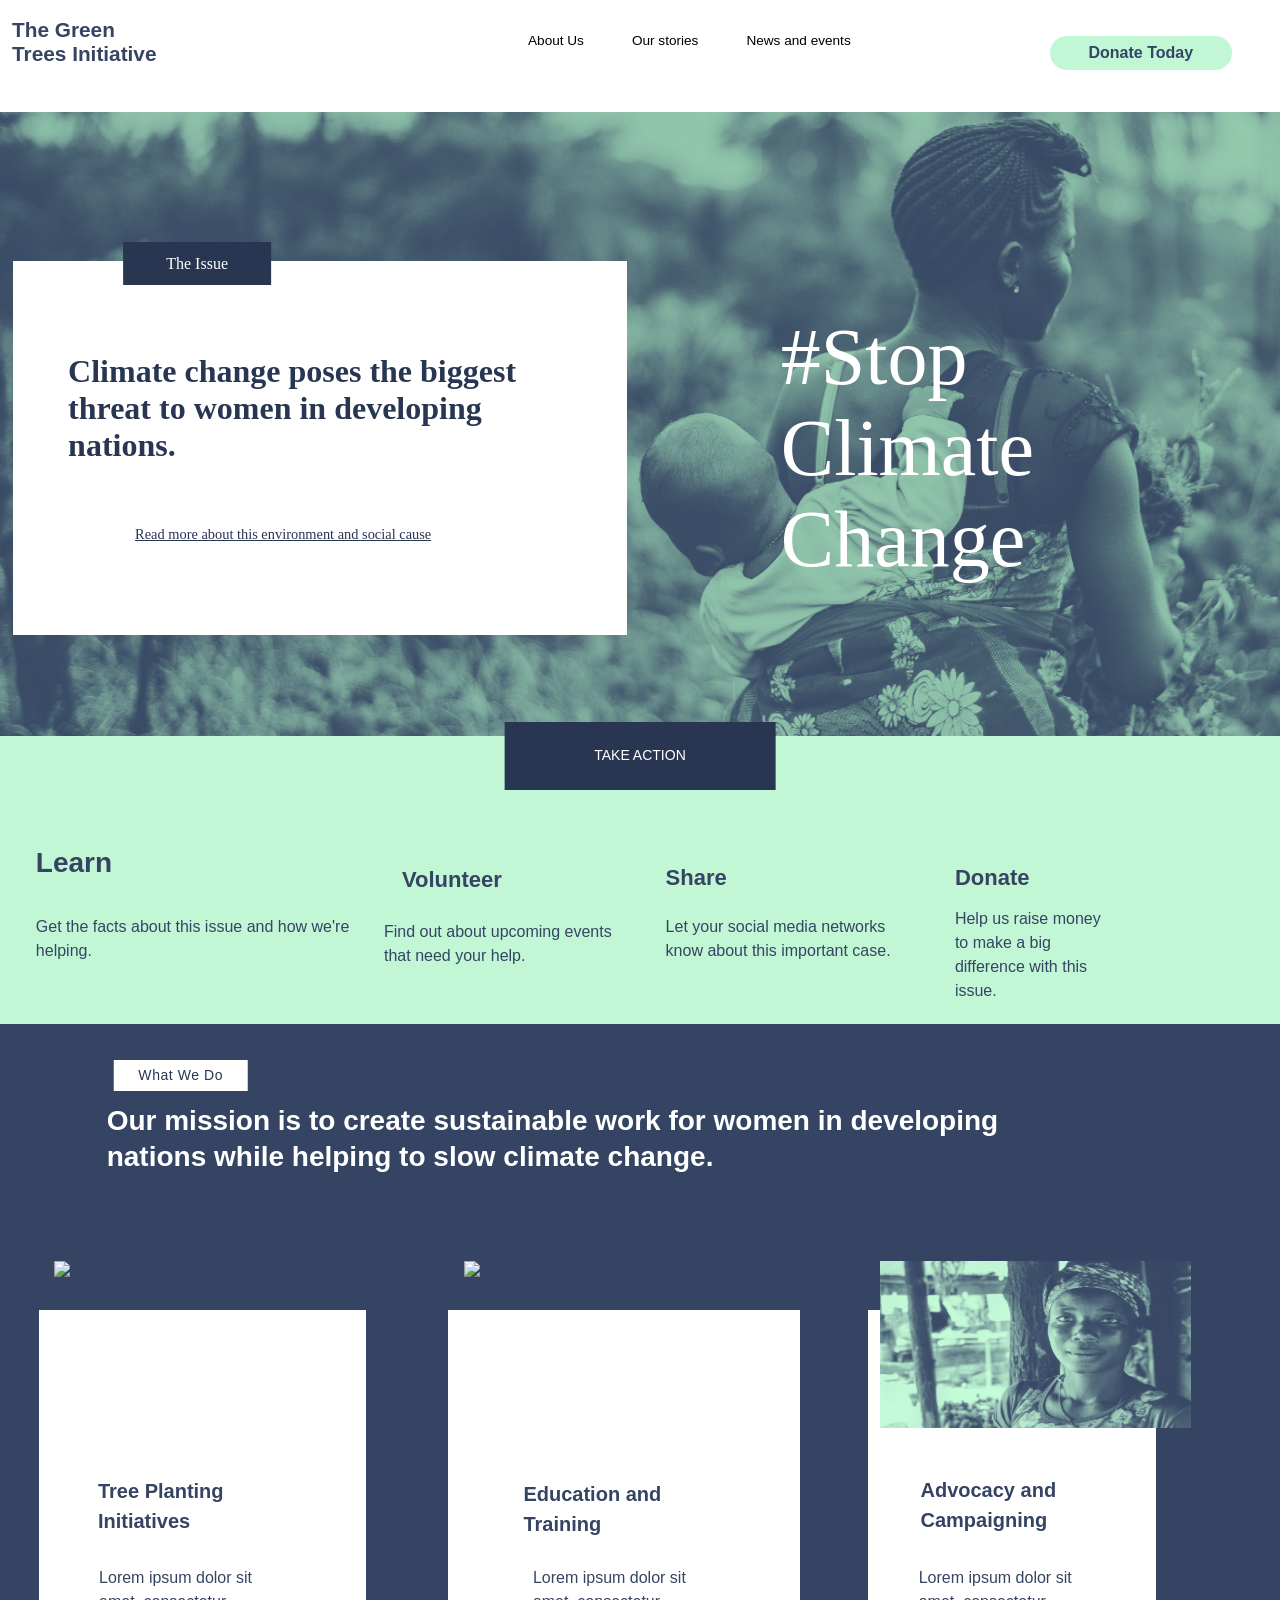
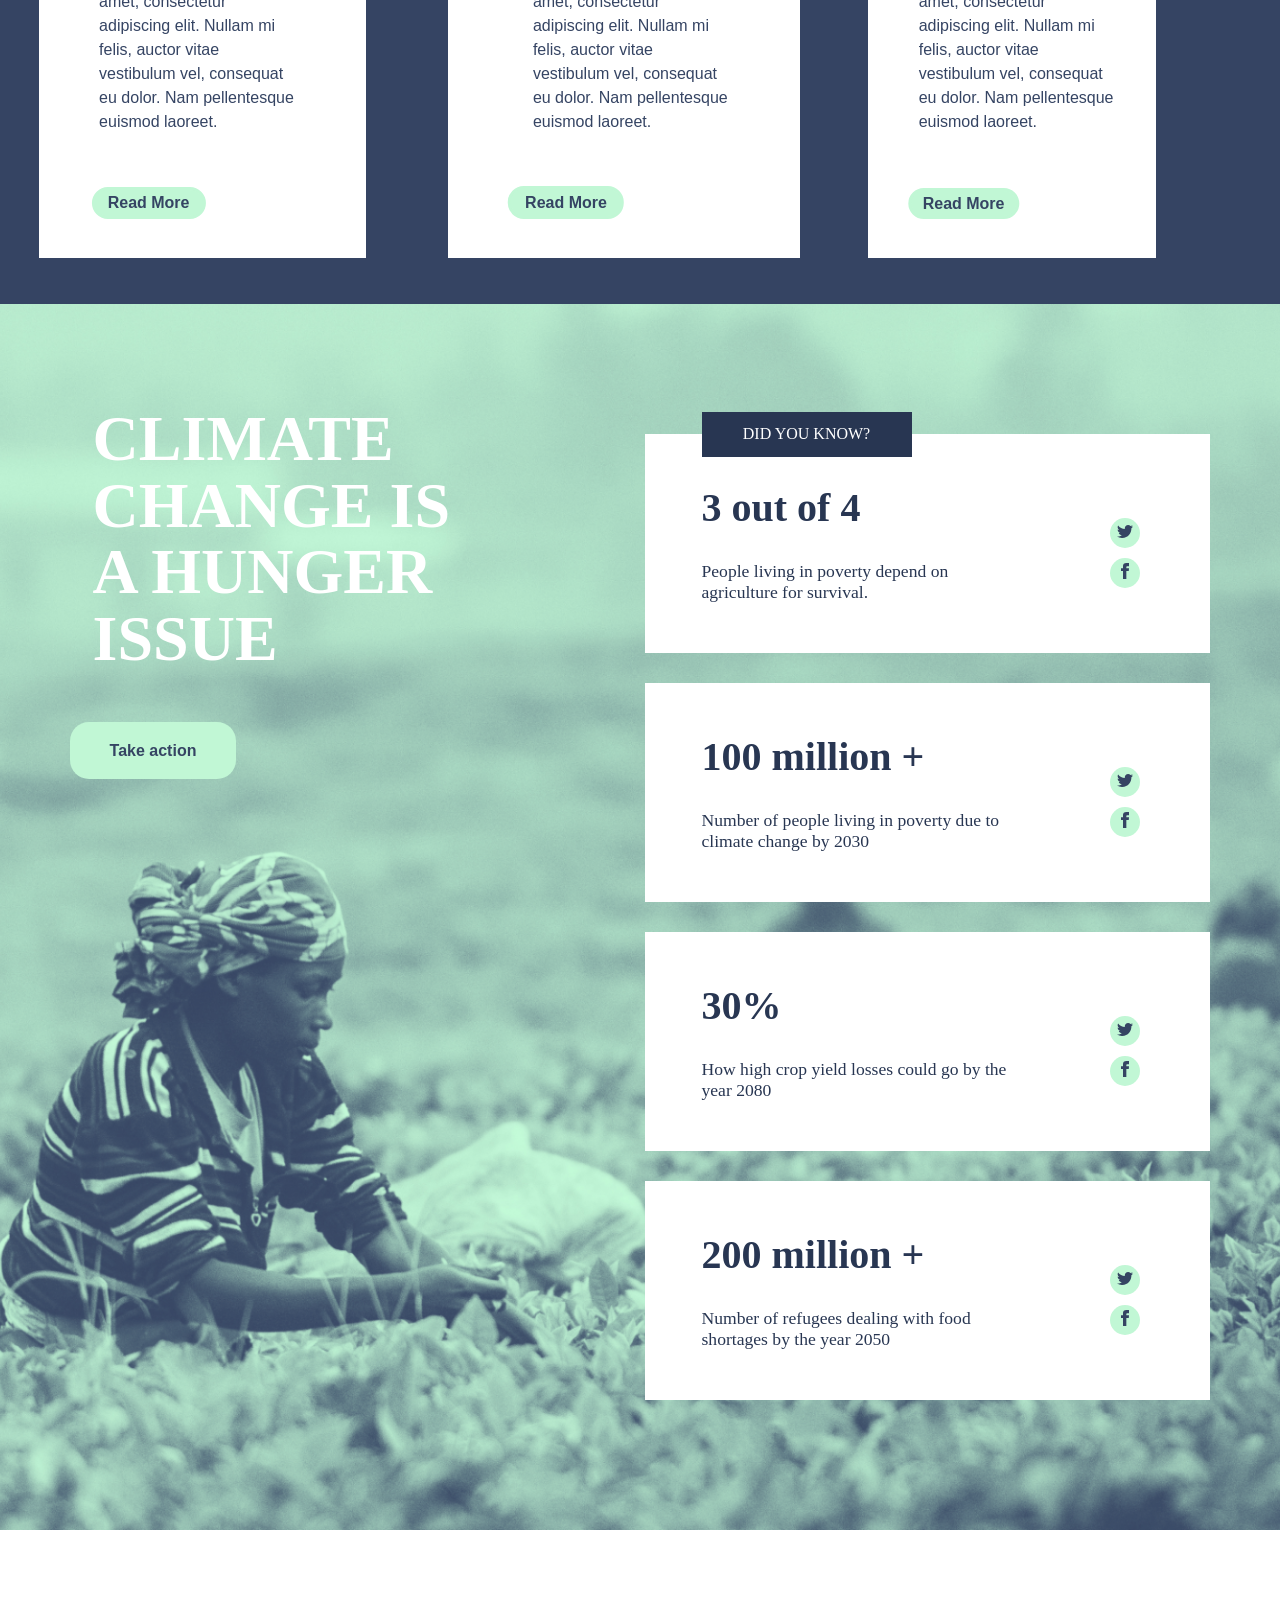
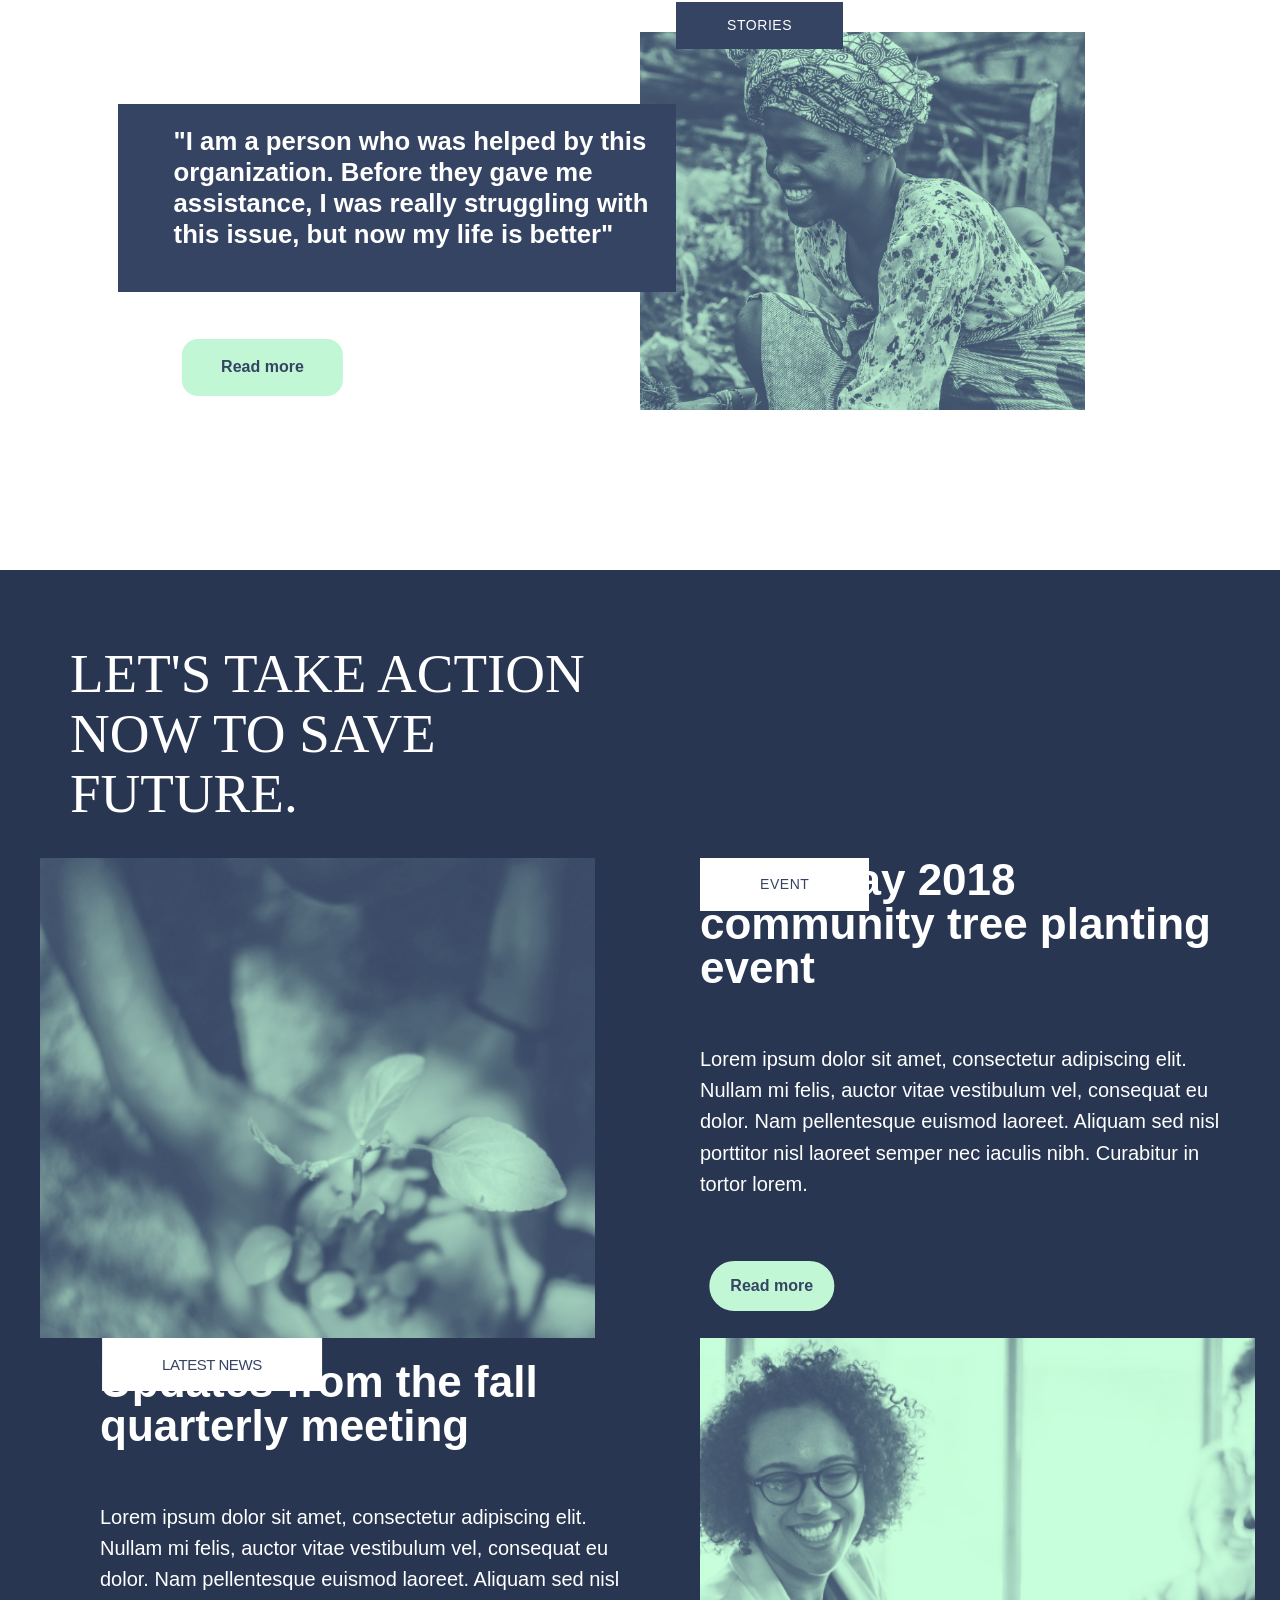
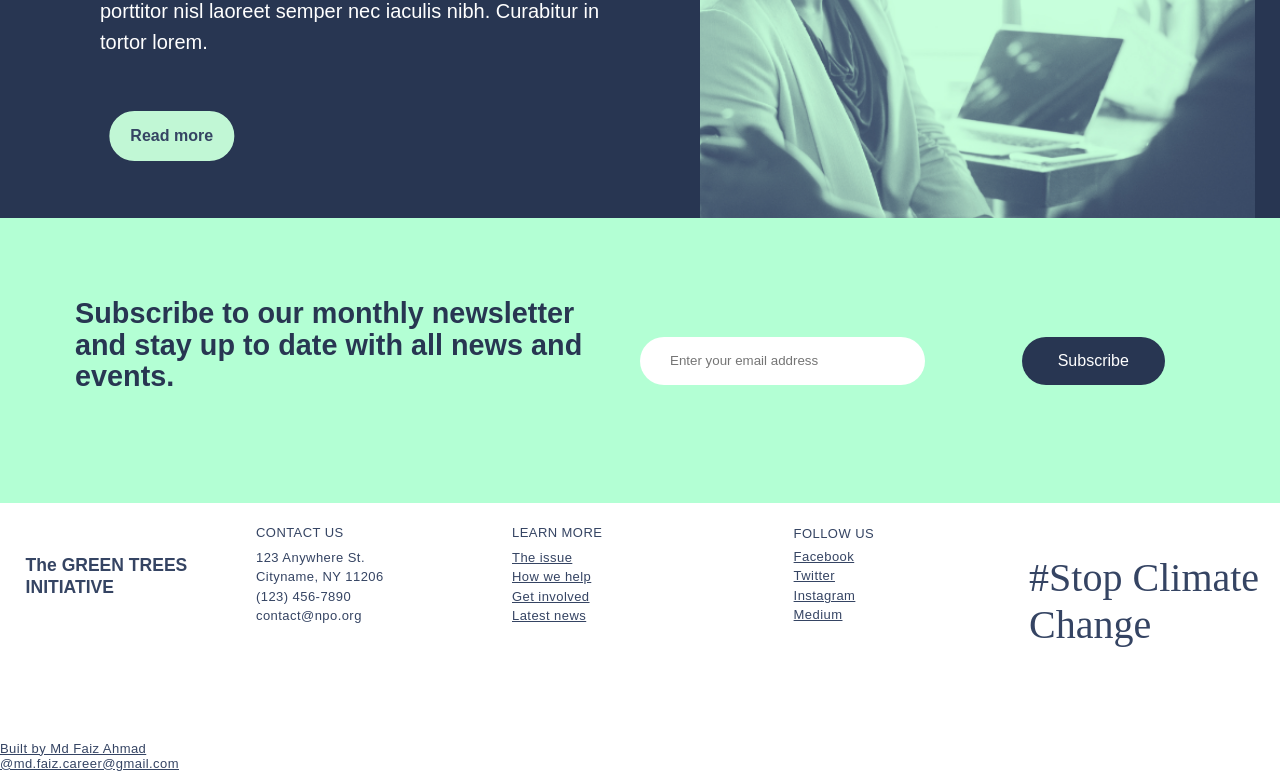
==== commit e42a522d: "Home page" ====
--- a/index.html
+++ b/index.html
@@ -82,7 +82,7 @@
       <div class="tree">
         <div class="tree-image">
           <img
-            src="/home/faiz/css_project/assets/tree-planting.png"
+            src="https://assets.website-files.com/5bfeef7b147a62e932311b5c/5bfef6d96e7fb715536adf7d_tree-planting%402x.png"
             alt="tree-image"
           />
         </div>
@@ -101,7 +101,7 @@
       <div class="education">
         <div class="edu-image">
           <img
-            src="/home/faiz/css_project/assets/education-training.png"
+            src="https://assets.website-files.com/5bfeef7b147a62e932311b5c/5bfef6d84a02e1357406a0c5_education-training%402x.png"
             alt="edu-training"
           />
         </div>
@@ -238,6 +238,7 @@
   </div>
 
   <div class="earth-1">
+  
     <h3>Earth Day 2018 community tree planting event</h3>
     <p>Lorem ipsum dolor sit amet, consectetur adipiscing elit. Nullam mi felis, auctor vitae vestibulum vel, consequat eu dolor.
        Nam pellentesque euismod laoreet. Aliquam sed nisl porttitor nisl laoreet semper nec iaculis nibh. Curabitur in tortor lorem.
--- a/style.css
+++ b/style.css
@@ -1524,7 +1524,7 @@
 
   grid-template-columns: 2.5rem 1fr 1fr 2.5rem;
   grid-template-rows: 18rem 30rem 30rem ;
-
+  position: relative;
 }
 
 .action-heading{
@@ -1541,10 +1541,10 @@
 
 .event{
   grid-column: 3/4;
-  margin-left: 124%;
+  margin-left: 111%;
   margin-right: -61%;
   margin-top: 0%;
-  
+  position: absolute;
 }
 
 
@@ -1556,30 +1556,59 @@
 .earth-1 p{
   line-height: 157%;
   text-align: left;
+  margin-left: 10%;
 }
 .earth-1 h3{
   text-align: left;
   line-height: 150%;
   margin-left: 10%;
 }
-
-
 
 .plant-and-latest-news-button{
 grid-column: 3/4;
 grid-row: 3/4;
 background-repeat: no-repeat;
 max-width: 293px;
+margin-left: 10%;
 }
 
 
 .news-event{
-  margin-right: 124%;
-  margin-left: -61%;
+  margin-right: 0;
+  margin-left: -69%;
   margin-top: 0%;
-}
-
-
+  position: absolute;
+  transform: translateX(-81%);
+}
+
+.read-more-earth{
+  padding: 4%;
+    padding-right: 4%;
+    padding-left: 4%;
+  padding-right: 2%;
+  padding-left: 2%;
+  padding-right: 6%;
+  padding-left: 6%;
+  justify-content: center;
+  text-decoration: none;
+  color: #354463;
+  background-color: #c1f7d5;
+  border: 0.2rem solid #c1f7d5;
+  border-radius: 2rem;
+  text-align: center;
+  font-weight: bolder;
+  font: normal normal bold 16px/20px Helvetica;
+    font-family: Helvetica;
+  font-family: Helvetica;
+  font-family: Helvetica;
+  font-family: Arial, Helvetica, sans-serif;
+  bottom: -18%;
+  left: -6%;
+  transform: translateX(-17%);
+  margin-left: 24%;
+  position: absolute;
+  margin-right: 25%;
+}
 
 .earth-2{
   grid-column: 2/3;
@@ -2139,6 +2168,7 @@
 
   grid-template-columns: 2.5rem 1fr 1fr 2.5rem;
   grid-template-rows: 18rem 45rem 45rem ;
+  position: relative;
 
 }
 
@@ -2192,9 +2222,13 @@
     margin-left: 10%;
 }
 .read-more-earth{
-transform: translateX(-209%);
-margin-left: 71%;
-border-radius: 3rem;
+transform: translateX(-31%);
+
+border-radius: 2rem;
+position: absolute;
+padding: 2%;
+padding-right: 3%;
+    padding-left: 3%;
 }
 
 
@@ -2212,9 +2246,9 @@
 margin-top: 0%;
 }
 
-.news-event{
-  margin-left: 110%;
-    margin-right: -37%;
+.news-event {
+  margin-left: -70%;
+  margin-right: 0%;
 }
 
 .plant-and-latest-news-button{
@@ -2247,10 +2281,7 @@
     line-height: 100%;
     margin-left: 10%;
 }
-.news-event {
-  margin-left: -96%;
-  margin-right: 157%;
-}
+
 
 
 
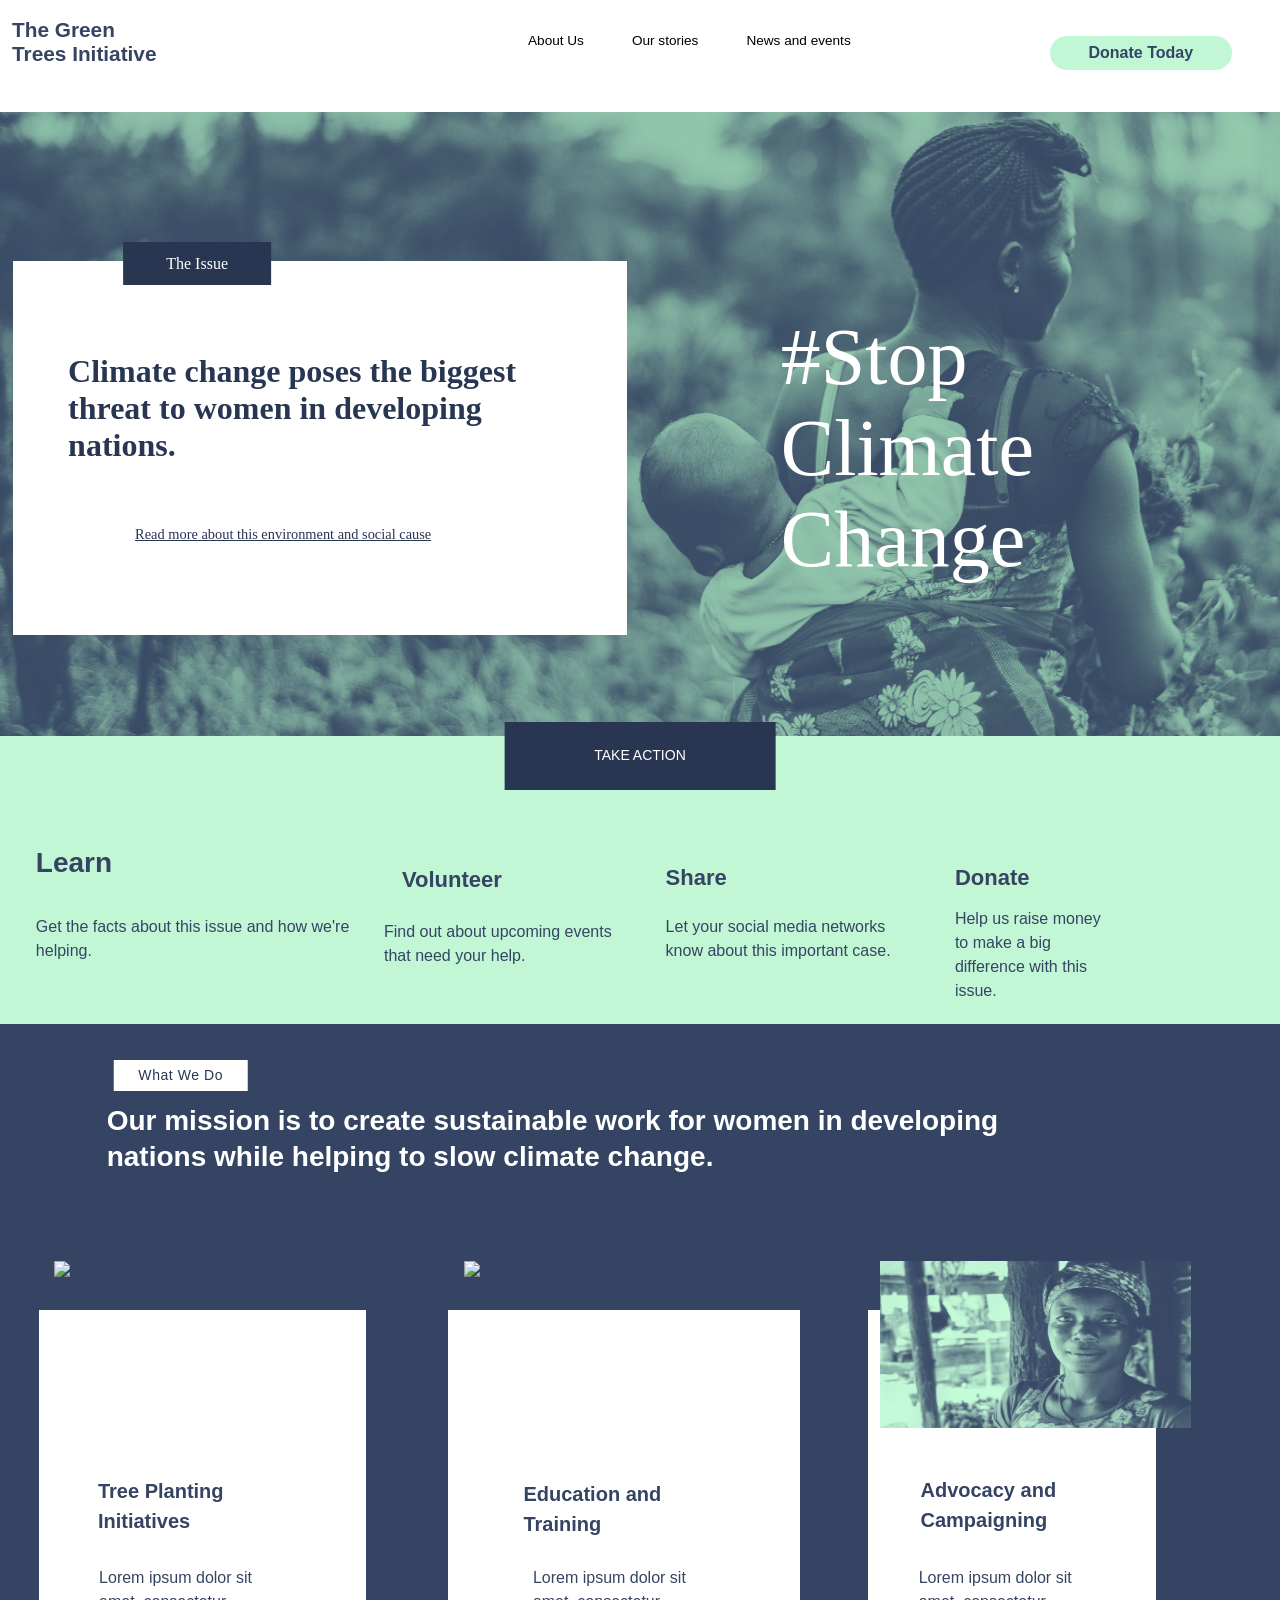
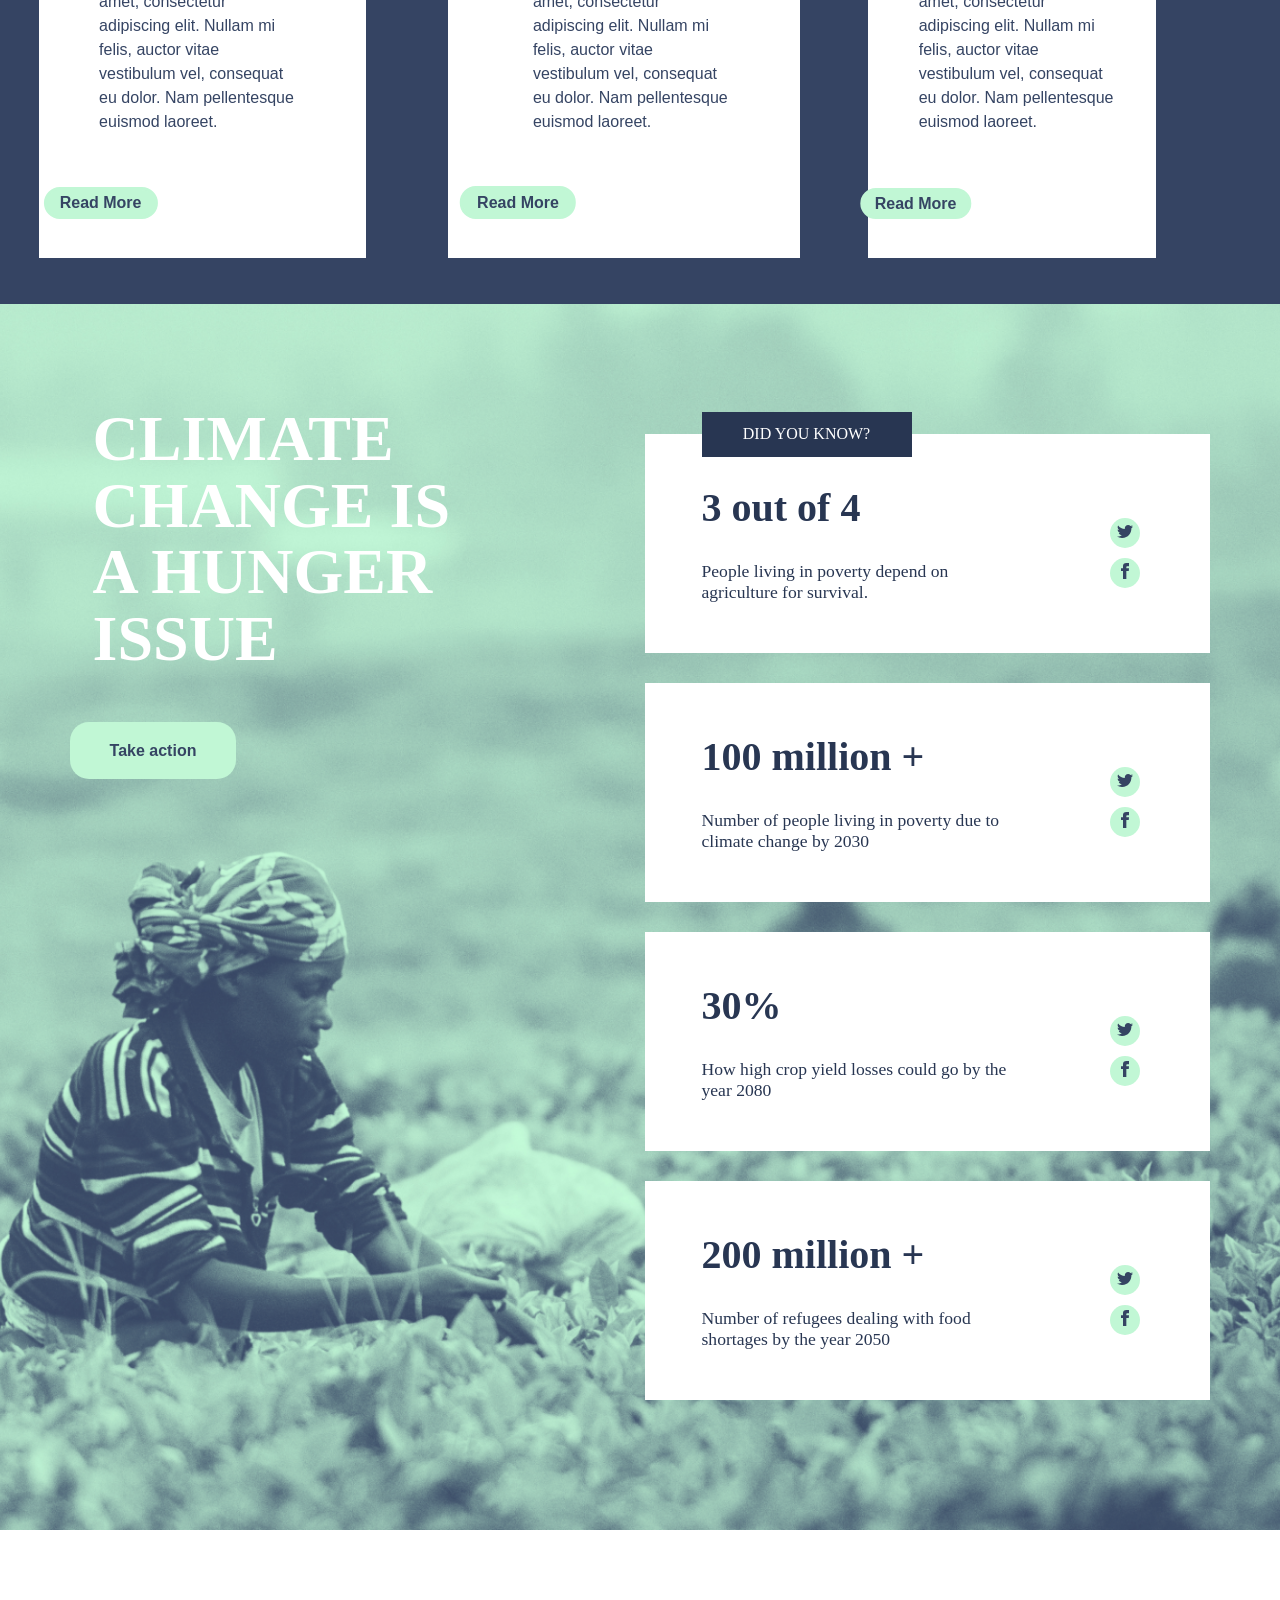
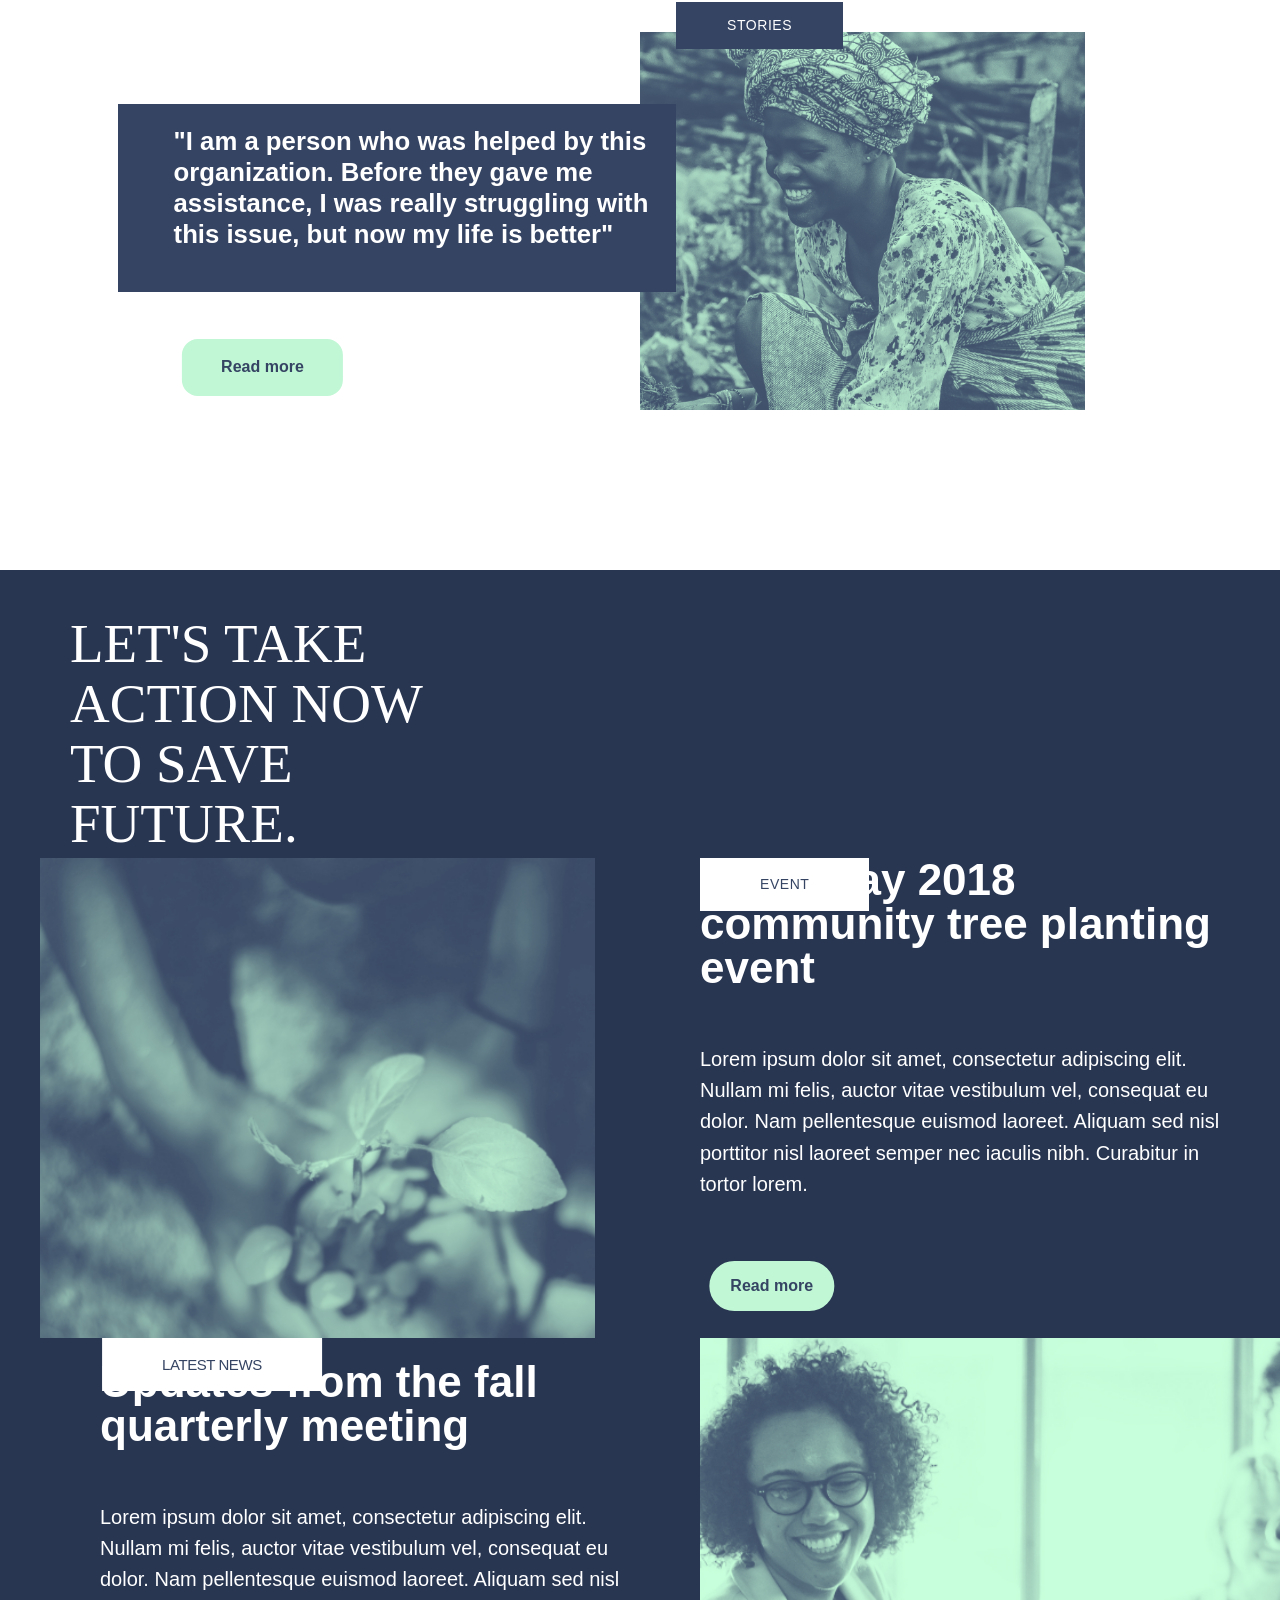
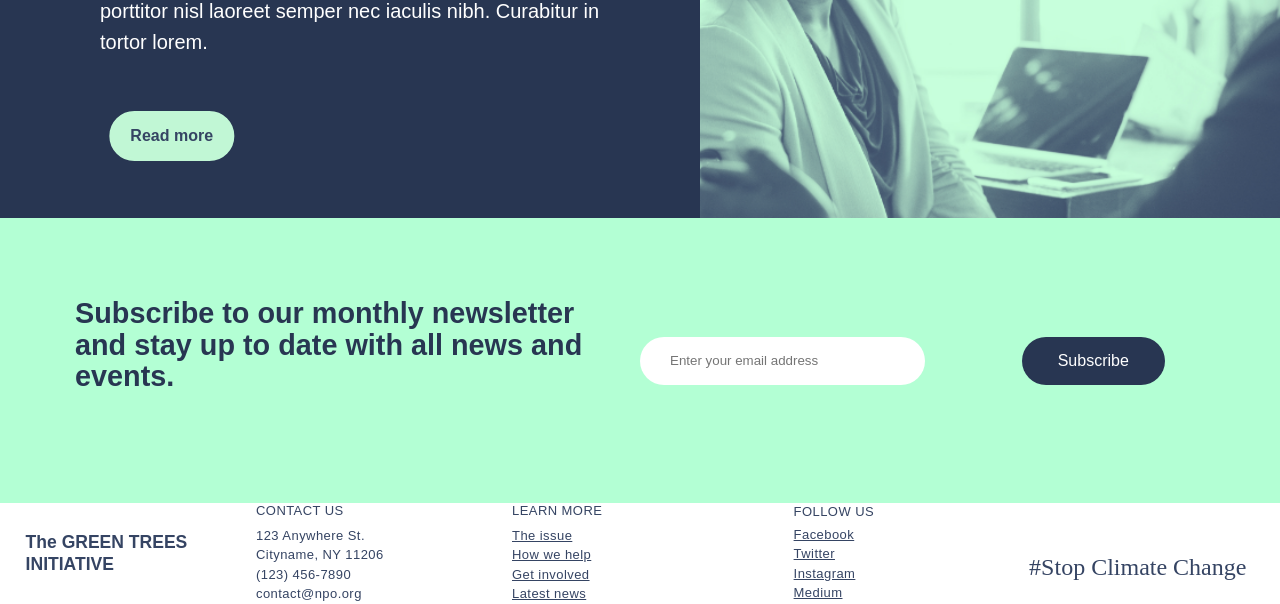
==== commit 8a6968f8: "Home page" ====
--- a/index.html
+++ b/index.html
@@ -8,6 +8,7 @@
     <link rel="stylesheet" href="https://use.typekit.net/hdt7flo.css" />
   </head>
   <body>
+    
     <header>
       <div class="head">
         <a href="./index.html">
@@ -317,7 +318,6 @@
   <div class="stop-climate-change">
       <p>#Stop Climate Change</p>
     </div>
-<div class="owner"><p>Built by Md Faiz Ahmad <br>@md.faiz.career@gmail.com</p></div>
 </footer>
 
 
--- a/style.css
+++ b/style.css
@@ -252,7 +252,7 @@
   letter-spacing: 10%;
 }
 .tree h3 {
-  margin-top: 30%;
+  margin-top: 41%;
   padding: 1%;
 }
 .tree-image {
@@ -265,7 +265,7 @@
 }
 
 .tree-image img {
-  width: 135%;
+  width: 100%;
   height: 178px;
 }
 
@@ -278,7 +278,7 @@
   border: 0.2rem solid #c1f7d5;
   border-radius: 1rem;
   text-align: center;
-  margin-left: 3rem;
+  margin-left: 0rem;
   margin-right: 0rem;
   font-weight: bolder;
   font: normal normal bold 16px/20px Helvetica;
@@ -286,9 +286,10 @@
   font-family: Arial, Helvetica, sans-serif;
   position: absolute;
   left: 54%;
-  transform: translateX(-118%);
-  bottom: 9%;
+  transform: translateX(-62%);
+  bottom: 4%;
   padding: 1%;
+
 }
 
 /* 2nd part of 4thpart */
@@ -315,8 +316,8 @@
   left: 10%;
 }
 .edu-image img {
-  width: 135%;
-  height: 178px;
+  width: 100%;
+  height: 100%;
 }
 
 .education p {
@@ -332,7 +333,7 @@
 }
 
 .read-more-education {
-  display: flex;
+ display: flex;
   justify-content: center;
   text-decoration: none;
   color: #354463;
@@ -340,18 +341,19 @@
   border: 0.2rem solid #c1f7d5;
   border-radius: 1rem;
   text-align: center;
-  margin-left: 3rem;
-  margin-right: 0rem;
+  margin-left: 0rem;
   font-weight: bolder;
   font: normal normal bold 16px/20px Helvetica;
+    font-family: Helvetica;
   font-family: Helvetica;
   font-family: Arial, Helvetica, sans-serif;
   position: absolute;
   left: 54%;
-  transform: translateX(-118%);
-  bottom: 9%;
+  transform: translateX(-60%);
+  bottom: 8%;
   padding: 1%;
 }
+
 
 /*3rd part of 4th part*/
 
@@ -378,8 +380,8 @@
   left: 10%;
 }
 .advocacy-image img {
-  width: 135%; /* Makes the image responsive */
-  height: 178px;
+  width: 100%; /* Makes the image responsive */
+  height: 100%;
 }
 
 .advocacy p {
@@ -395,25 +397,26 @@
 }
 
 .read-more-advocacy {
-  display: flex;
-  justify-content: center;
-  text-decoration: none;
-  color: #354463;
-  background-color: #c1f7d5;
-  border: 0.2rem solid #c1f7d5;
-  border-radius: 1rem;
-  text-align: center;
-  margin-left: 3rem;
-  margin-right: 0rem;
-  font-weight: bolder;
-  font: normal normal bold 16px/20px Helvetica;
-  font-family: Helvetica;
-  font-family: Arial, Helvetica, sans-serif;
-  position: absolute;
-  left: 54%;
-  transform: translateX(-118%);
-  bottom: 9%;
-  padding: 1%;
+  display: flex
+  ;
+      justify-content: center;
+      text-decoration: none;
+      color: #354463;
+      background-color: #c1f7d5;
+      border: 0.2rem solid #c1f7d5;
+      border-radius: 1rem;
+      text-align: center;
+      margin-left: 0rem;
+      font-weight: bolder;
+      font: normal normal bold 16px / 20px Helvetica;
+      font-family: Helvetica;
+      font-family: Helvetica;
+      font-family: Arial, Helvetica, sans-serif;
+      position: absolute;
+      left: 54%;
+      transform: translateX(-60%);
+      bottom: 8%;
+      padding: 1%;
 }
 
 
@@ -557,15 +560,16 @@
 
 .climate-change>.container>.right>.box4>.icons{
 
-  width: 80%;
-  display: flex;
-  flex-direction: column;
-  justify-content: center;
-  align-items: center;
-  margin-top: 20px;
-  gap: 14px;
-  position: absolute;
-  right: -25%;
+  display: flex
+  ;
+      flex-direction: column;
+      justify-content: center;
+      align-items: center;
+      margin-top: 20px;
+      position: absolute;
+      margin-left: 75%;
+    
+      width: 10%;
 }
 
 .climate-change>.container>.right>.box4>.icons>span{
@@ -954,7 +958,7 @@
   background-color: #283652;
   color: white;
   margin-right: -60%;
-  margin-top: -11%;
+  margin-top: -16%;
 }
 
 
@@ -1053,7 +1057,7 @@
   padding-left: 2%;
   font-family: "flood-std";
   color: #354463;
-  font-size: 2.5rem;
+  font-size: 1.5rem;
  
 }
 
@@ -1532,6 +1536,7 @@
   grid-row: 1/2;
   align-self: left;
   text-align: left;
+  margin-right:0%;
 }
 
 .plant-and-event-button{
@@ -2236,8 +2241,8 @@
 .plant-and-latest-news-button{
 
 background-repeat: no-repeat;
-  max-width: 555px;
-width: 129%;
+  max-width: 100%;
+width: 98%;
 margin-bottom: 0rem;
 margin-left: 0%;
 background-size: 112%;
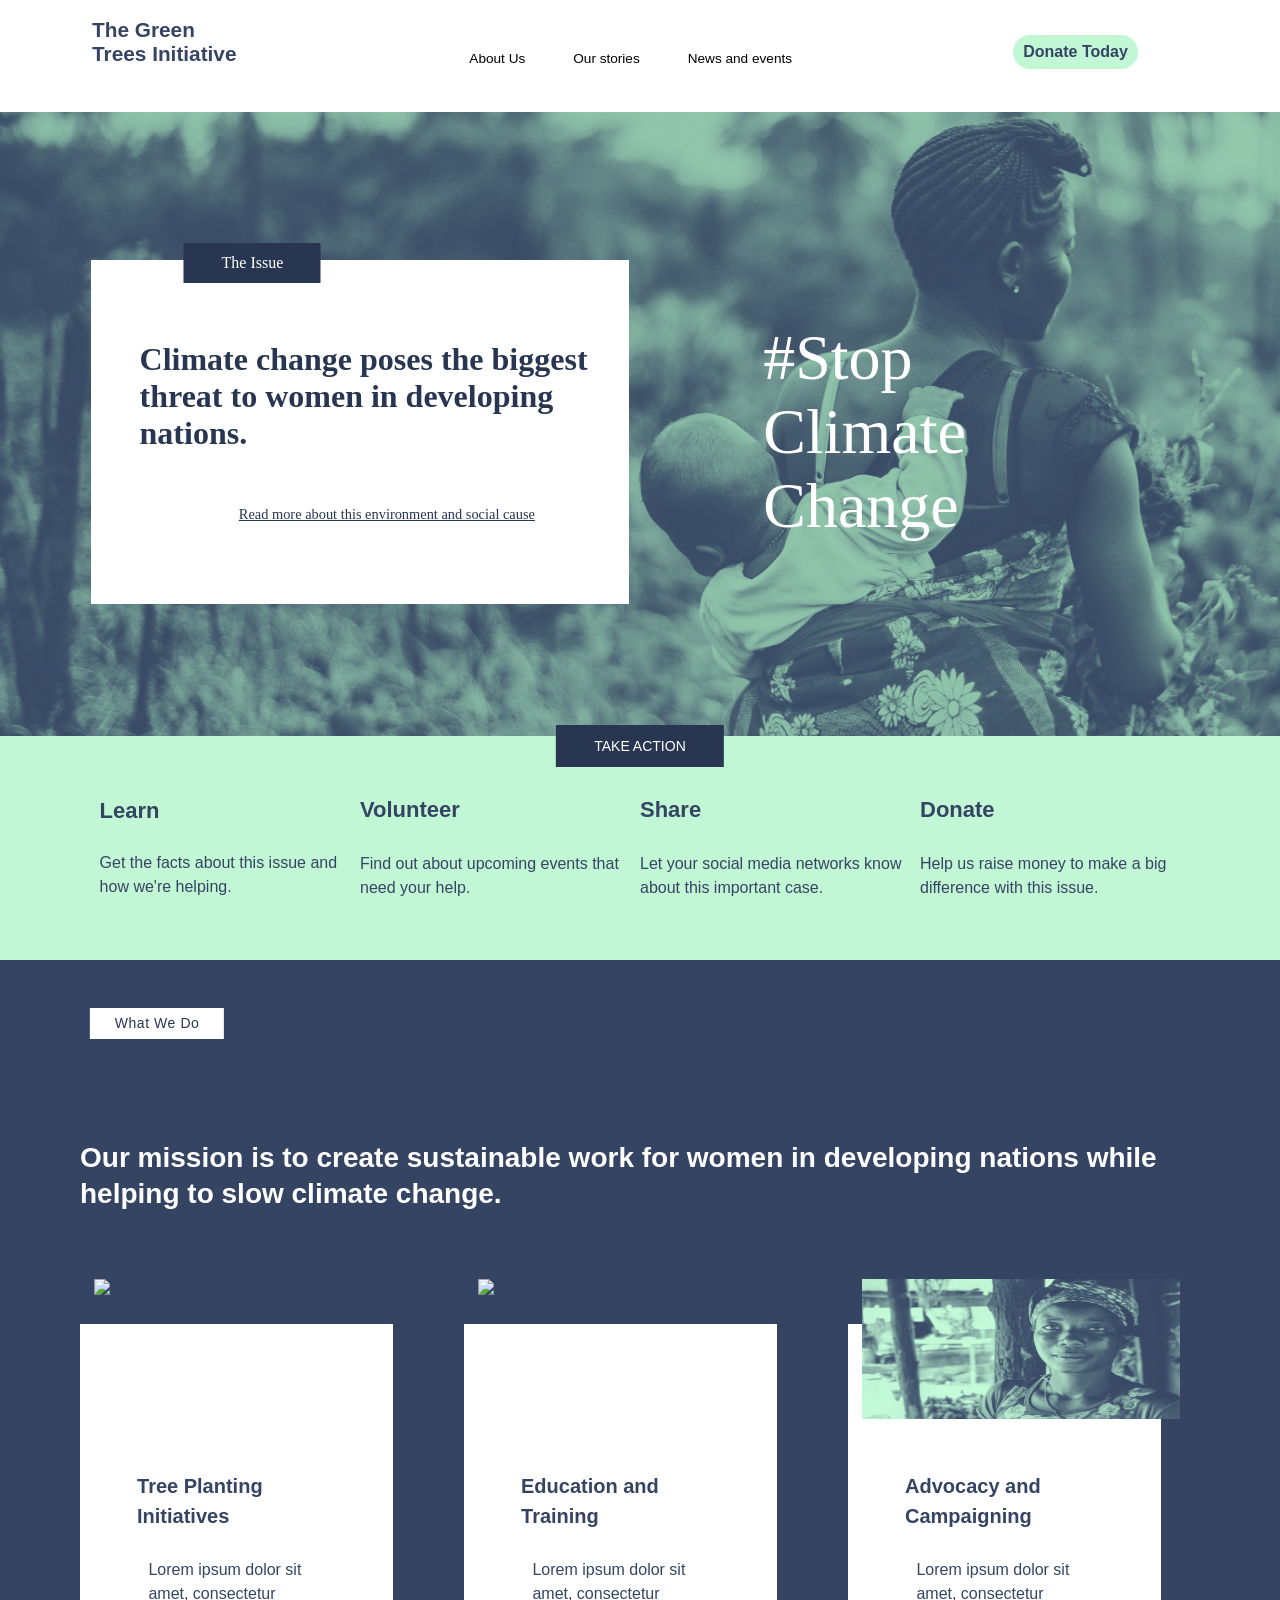
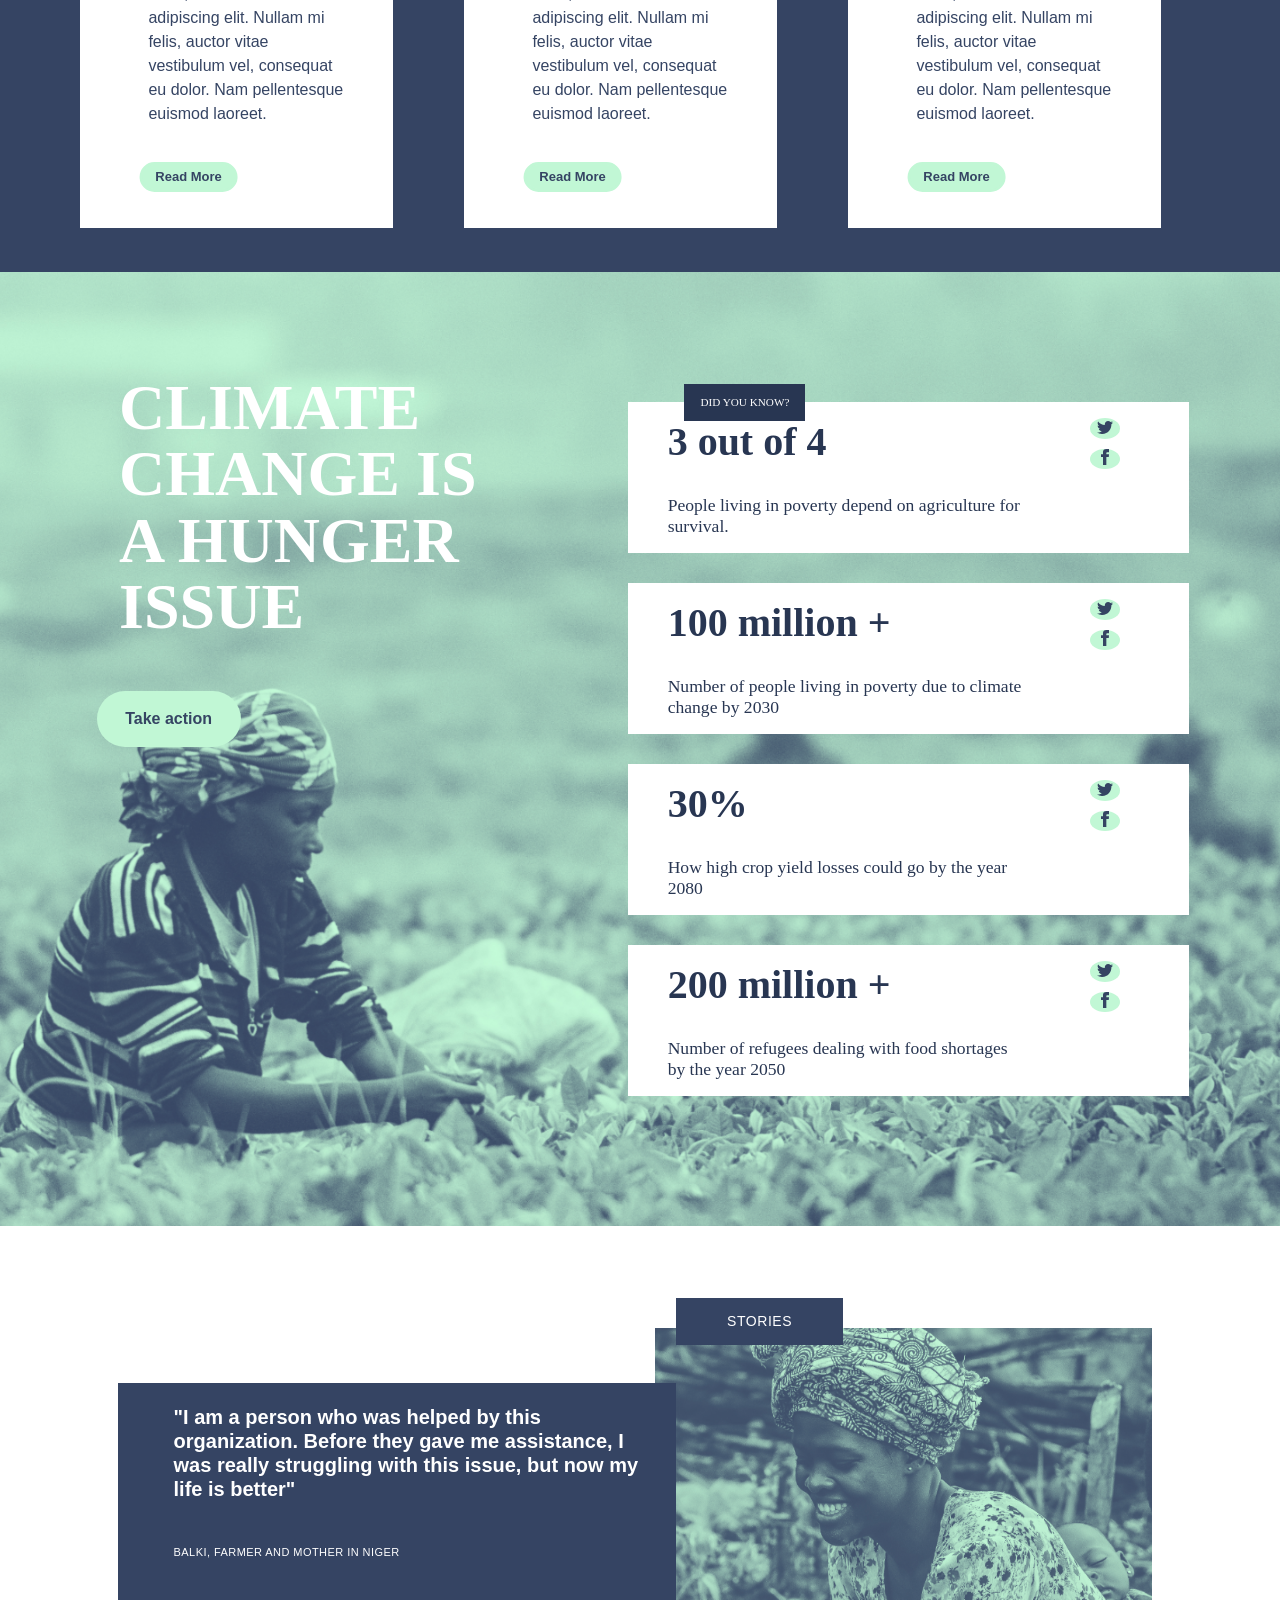
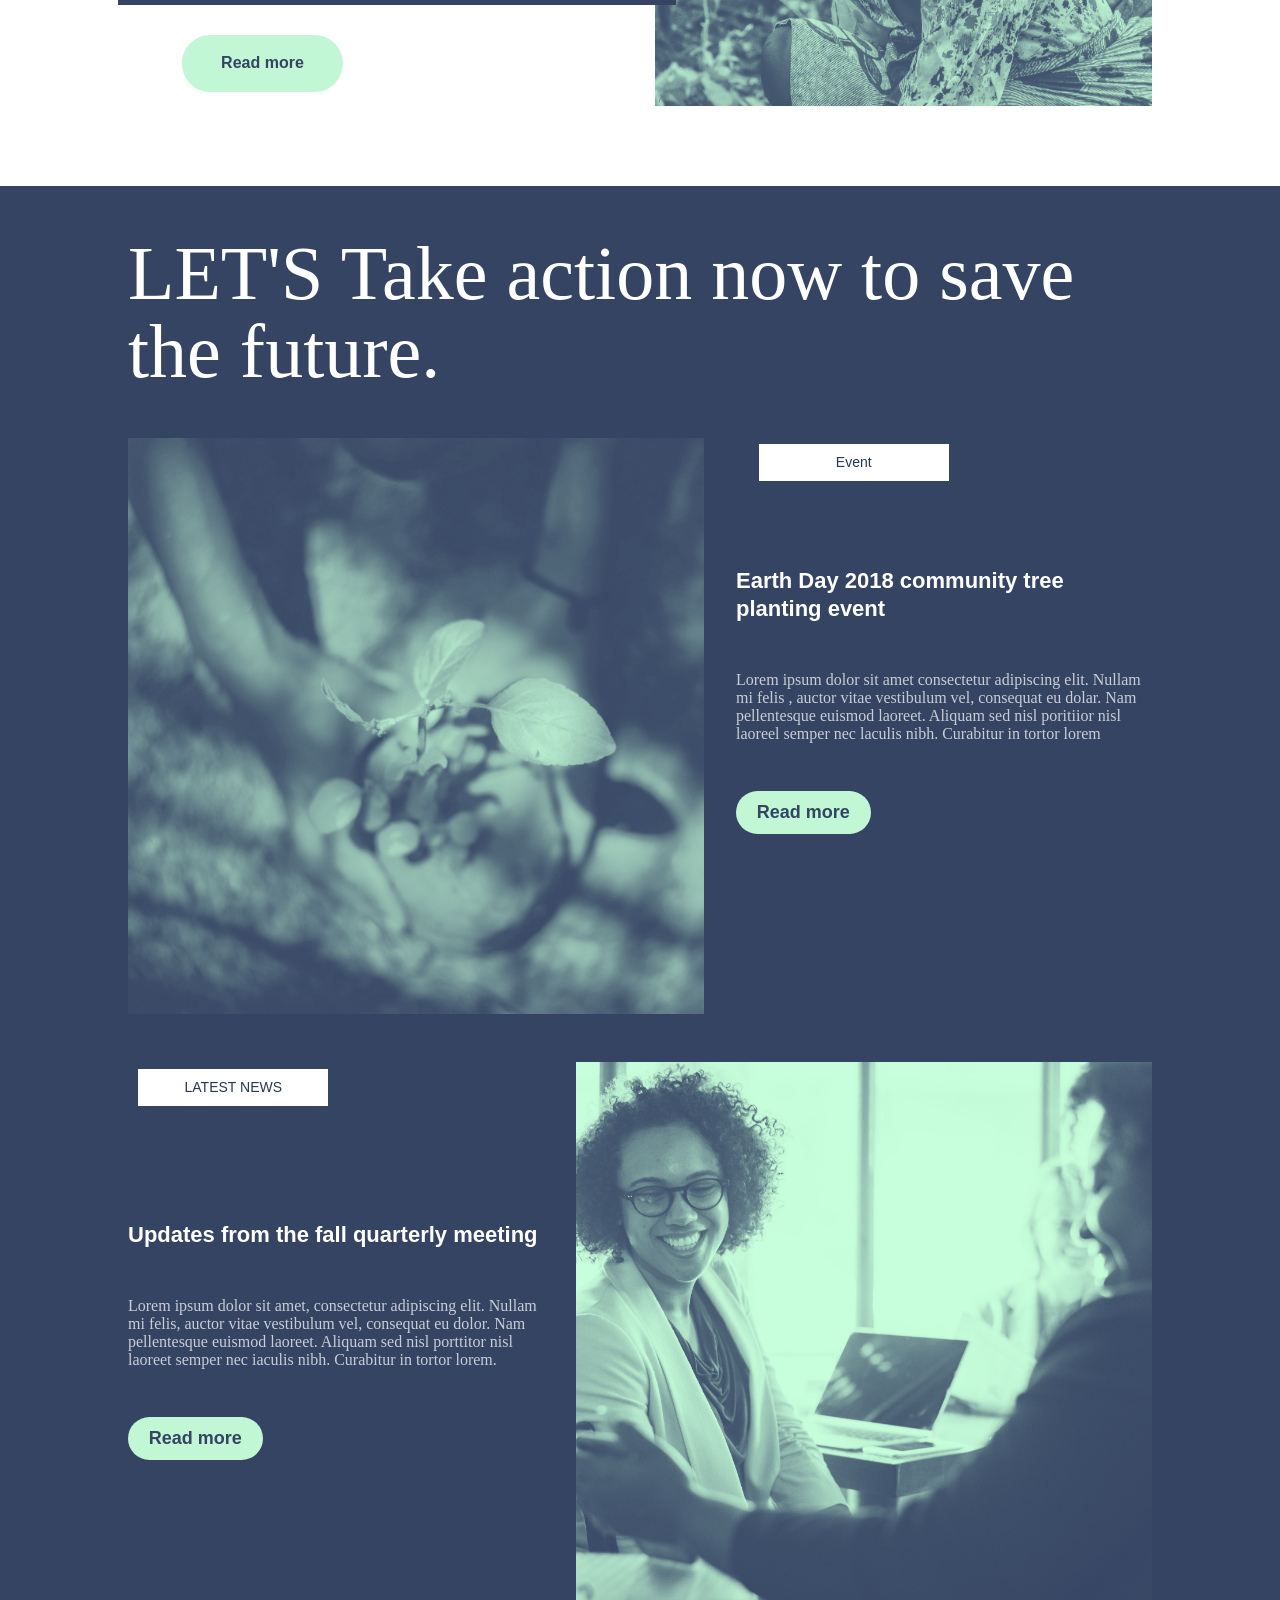
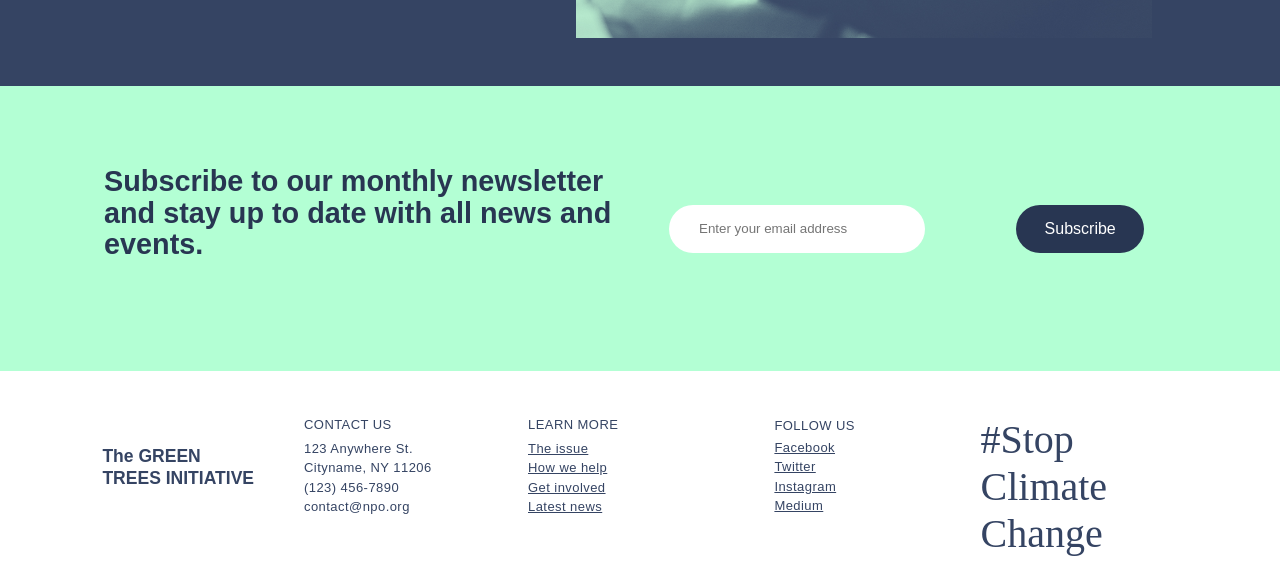
==== commit ec377ce5: "Home page" ====
--- a/index.html
+++ b/index.html
@@ -10,6 +10,7 @@
   <body>
     
     <header>
+      
       <div class="head">
         <a href="./index.html">
           <h1>The Green</h1>
@@ -210,6 +211,7 @@
   </div> 
 </section>
 
+
 <section class="stories">
   <div class="stories-button">STORIES</div>
   <div class="lady-image"></div>
@@ -225,44 +227,40 @@
 
 </section>
 
-<section class="empty"></section>
-
-<section class="action">
-
-  <div class="action-heading">LET'S TAKE ACTION NOW TO SAVE FUTURE.
-
-  </div>
-
-  <div class="plant-and-event-button">
-    <div class="event">EVENT</div>
-    <div class="plant-img"></div>
-  </div>
-
-  <div class="earth-1">
-  
-    <h3>Earth Day 2018 community tree planting event</h3>
-    <p>Lorem ipsum dolor sit amet, consectetur adipiscing elit. Nullam mi felis, auctor vitae vestibulum vel, consequat eu dolor.
-       Nam pellentesque euismod laoreet. Aliquam sed nisl porttitor nisl laoreet semper nec iaculis nibh. Curabitur in tortor lorem.
-      </p>
-      <div class="read-more-earth">Read more</div>
-  </div>
-
-  <div class="plant-and-latest-news-button">
-    <div class="news-event">LATEST NEWS</div>
-    <div class="plant-img-news"></div>
-  </div>
-
-  <div class="earth-2">
-    <h3>Updates from the fall quarterly meeting</h3>
-    <p>Lorem ipsum dolor sit amet, consectetur adipiscing elit. Nullam mi felis, auctor vitae vestibulum vel, consequat eu dolor.
-       Nam pellentesque euismod laoreet. Aliquam sed nisl porttitor nisl laoreet semper nec iaculis nibh. Curabitur in tortor lorem.
-      </p>
-      <div class="read-more-earth">Read more</div>
-  </div>
-
+
+<section class="events-section">
+  <div class="event-flex">
+      <div class="event-heading">
+          <p>LET'S Take action now to save the future.</p>
+      </div>
+      <div class="event-box">
+          <div class="event-img">
+              <button class="event-btn">Event</button>
+              <img class="event-img-img" src="./assets/tree-planting.png"/>
+          </div>
+          <div class="event-description">
+              <p class="event-para-heading">Earth Day 2018 community tree planting event</p>
+              <p class="event-para-paragraph">Lorem ipsum dolor sit amet consectetur adipiscing elit. Nullam mi felis , auctor vitae vestibulum vel, consequat eu dolar. Nam pellentesque euismod laoreet. Aliquam sed nisl poritiior nisl laoreel semper nec laculis nibh. Curabitur in tortor lorem</p>
+              <button class="event-btn-green">Read more</button>
+          </div>
+      </div>
+      <div class="event-box2">
+          <div class="event-img">
+              <button class="event-btn2">LATEST NEWS</button>
+              <img class="event-img-img" src="./assets/meeting.png">
+          </div>
+          <div class="event-description2">
+              <p class="event-para-heading">Updates from the fall quarterly meeting</p>
+              <p class="event-para-paragraph">Lorem ipsum dolor sit amet, consectetur adipiscing elit. Nullam mi felis, auctor vitae vestibulum vel, consequat eu dolor. Nam pellentesque euismod laoreet. Aliquam sed nisl porttitor nisl laoreet semper nec iaculis nibh. Curabitur in tortor lorem.</p>
+              <button class="event-btn-green">Read more</button>
+          </div>
+      </div>
+  </div>
 </section>
 
+
 <section class="subscribe">
+
   <div class="heading">
       <h3>Subscribe to our monthly newsletter and stay up to date with all news and events.</h3>
   </div>
--- a/style.css
+++ b/style.css
@@ -6,10 +6,15 @@
 
 header {
   display: grid;
-  grid-template-columns: 1fr 0.5fr 1fr;
+  grid-template-columns:2rem 1fr 0.5fr 1fr 2rem;
   grid-template-rows: 7rem 3.5rem;
-}
-
+  align-items: center;
+}
+.head{
+  grid-column: 2/4;
+  
+
+}
 header > nav > a {
   text-decoration: none;
   color: black;
@@ -26,7 +31,7 @@
   flex-direction: column;
   row-gap: 0.5rem;
   margin: 1rem;
-  grid-column: 3/4;
+  grid-column: 4/5;
 }
 
 .head a {
@@ -48,13 +53,12 @@
   text-decoration: none;
   color: black;
   background-color: #c1f7d5;
-  grid-column: 1/4;
+  grid-column: 2/5;
   grid-row: 2/3;
   border: 0.2rem solid #c1f7d5;
   border-radius: 2rem;
   text-align: center;
-  margin-left: 3rem;
-  margin-right: 3rem;
+
   font-family: Arial, Helvetica, sans-serif;
 }
 
@@ -68,8 +72,10 @@
 /*2nd grid*/
 .issue {
   display: grid;
-  grid-template-columns: 2fr 1fr;
+  grid-template-columns:2rem 2fr 1fr 2rem;
   grid-template-rows: 10rem 10rem;
+  justify-self: left;
+  
 }
 
 .heading-stop-climate-change {
@@ -77,7 +83,7 @@
   padding-left: 2%;
 
   font-family: "flood-std";
-  grid-column: 1/3;
+  grid-column: 2/4;
   grid-row: 1/3;
   font-size: 2.5rem;
   color: white;
@@ -101,11 +107,11 @@
 }
 .the-issue {
   background: white;
-  grid-column: 1/3;
+  grid-column: 2/4;
   grid-row: 2/4;
   align-self: center;
   margin-top: 50%;
-  margin-left: 10%;
+
   margin-right: 10%;
   margin-bottom: 20%;
   position: relative;
@@ -113,7 +119,7 @@
 .the-issue > .para {
   color: #283652;
   margin-top: 5%;
-  margin-left: 4%;
+
   margin-bottom: 10%;
   font-size: 1.5rem;
   font-weight: bold;
@@ -134,7 +140,7 @@
 
 .take-action {
   display: grid;
-  grid-template-columns: 1fr 1fr;
+  grid-template-columns: 2rem 1fr 1fr 2rem;
   grid-template-rows: 5rem 5rem;
   background-color: #c1f7d5;
   position: relative;
@@ -145,7 +151,7 @@
 }
 
 .container-1 {
-  grid-column: 1/2;
+  grid-column: 2/3;
   grid-row: 1/2;
   align-self: center;
   margin-left: -16%;
@@ -154,15 +160,16 @@
   margin-bottom: 10%;
 }
 .container-2 {
-  grid-column: 2/3;
+  grid-column: 3/4;
   grid-row: 1/2;
   align-self: center;
+  margin-top: 25%;
 }
 .container-2 > h3 {
   margin-bottom: 10%;
 }
 .container-3 {
-  grid-column: 1/2;
+  grid-column: 2/3;
   grid-row: 3/4;
   margin-left: -16%;
 }
@@ -170,7 +177,7 @@
   margin-bottom: 10%;
 }
 .container-4 {
-  grid-column: 2/3;
+  grid-column: 3/4;
   grid-row: 3/4;
 }
 .container-4 > h3 {
@@ -193,13 +200,13 @@
 .what-we-do {
   background-color: #354463;
   display: grid;
-  grid-template-columns: 1fr 1fr;
-  grid-template-rows: 15rem 30rem 30rem 30rem;
-  position: relative;
+  grid-template-columns:2rem 1fr 1fr 2rem;
+  grid-template-rows: 15rem 27rem 27rem 27rem;
+    position: relative;
 }
 
 .our-mission {
-  grid-column: 1/3;
+  grid-column: 2/4;
   grid-row: 1/2;
   align-self: center;
   text-align: center;
@@ -212,7 +219,7 @@
 }
 
 .what-we-do-button {
-  grid-column: 1/3;
+  grid-column: 2/4;
   background: white;
   color: #283652;
   z-index: 1;
@@ -220,7 +227,7 @@
   position: absolute;
 
   padding: 2% 7%;
-  top: 6%;
+  top: 10%;
   left: 50%;
   transform: translateX(-50%);
   text-align: center;
@@ -232,7 +239,7 @@
 /* 2nd part */
 
 .tree {
-  grid-column: 1/3;
+  grid-column: 2/4;
   grid-row: 2/3;
   background: white;
   text-align: center;
@@ -256,8 +263,8 @@
   padding: 1%;
 }
 .tree-image {
-  width: 100%;
-  max-width: 204px;
+  width: 80%;
+ 
   margin-bottom: 1rem;
   position: absolute;
   top: -17%;
@@ -266,29 +273,30 @@
 
 .tree-image img {
   width: 100%;
-  height: 178px;
+  height: 100%;
 }
 
 .read-more-tree {
-  display: flex;
-  justify-content: center;
-  text-decoration: none;
-  color: #354463;
-  background-color: #c1f7d5;
-  border: 0.2rem solid #c1f7d5;
-  border-radius: 1rem;
-  text-align: center;
-  margin-left: 0rem;
-  margin-right: 0rem;
-  font-weight: bolder;
-  font: normal normal bold 16px/20px Helvetica;
-  font-family: Helvetica;
-  font-family: Arial, Helvetica, sans-serif;
-  position: absolute;
-  left: 54%;
-  transform: translateX(-62%);
-  bottom: 4%;
-  padding: 1%;
+  display: flex
+  ;
+      justify-content: center;
+      text-decoration: none;
+      color: #354463;
+      background-color: #c1f7d5;
+      border: 0.2rem solid #c1f7d5;
+      border-radius: 3rem;
+      text-align: center;
+      margin-left: 0rem;
+      margin-right: 0rem;
+      font-weight: bolder;
+      font: normal normal bold 13px / 18px Helvetica;
+      font-family: Helvetica;
+      font-family: Arial, Helvetica, sans-serif;
+      position: absolute;
+      left: 54%;
+      transform: translateX(-58%);
+      bottom: 3%;
+      padding: 3%;
 
 }
 
@@ -296,7 +304,7 @@
 
 .education {
   grid-row: 3/4;
-  grid-column: 1/3;
+  grid-column: 2/4;
   background: white;
   text-align: center;
   font: normal normal 300 14px/20px Helvetica;
@@ -308,8 +316,8 @@
   margin: 5%;
 }
 .edu-image {
-  width: 100%;
-  max-width: 204px;
+  width: 80%;
+
   margin-bottom: 1rem;
   position: absolute;
   top: -17%;
@@ -333,25 +341,26 @@
 }
 
 .read-more-education {
- display: flex;
-  justify-content: center;
-  text-decoration: none;
-  color: #354463;
-  background-color: #c1f7d5;
-  border: 0.2rem solid #c1f7d5;
-  border-radius: 1rem;
-  text-align: center;
-  margin-left: 0rem;
-  font-weight: bolder;
-  font: normal normal bold 16px/20px Helvetica;
-    font-family: Helvetica;
-  font-family: Helvetica;
-  font-family: Arial, Helvetica, sans-serif;
-  position: absolute;
-  left: 54%;
-  transform: translateX(-60%);
-  bottom: 8%;
-  padding: 1%;
+  display: flex
+  ;
+      justify-content: center;
+      text-decoration: none;
+      color: #354463;
+      background-color: #c1f7d5;
+      border: 0.2rem solid #c1f7d5;
+      border-radius: 3rem;
+      text-align: center;
+      margin-left: 0rem;
+      margin-right: 0rem;
+      font-weight: bolder;
+      font: normal normal bold 13px / 18px Helvetica;
+      font-family: Helvetica;
+      font-family: Arial, Helvetica, sans-serif;
+      position: absolute;
+      left: 54%;
+      transform: translateX(-58%);
+      bottom: 3%;
+      padding: 3%;
 }
 
 
@@ -359,7 +368,7 @@
 
 .advocacy {
   grid-row: 4/5;
-  grid-column: 1/3;
+  grid-column: 2/4;
   background: white;
   text-align: center;
   font: normal normal 300 14px/20px Helvetica;
@@ -372,8 +381,8 @@
 }
 
 .advocacy-image {
-  width: 100%;
-  max-width: 204px;
+  width: 80%;
+
   margin-bottom: 1rem;
   position: absolute;
   top: -17%;
@@ -404,19 +413,20 @@
       color: #354463;
       background-color: #c1f7d5;
       border: 0.2rem solid #c1f7d5;
-      border-radius: 1rem;
+      border-radius: 3rem;
       text-align: center;
       margin-left: 0rem;
+      margin-right: 0rem;
       font-weight: bolder;
-      font: normal normal bold 16px / 20px Helvetica;
-      font-family: Helvetica;
+      font: normal normal bold 13px / 18px Helvetica;
       font-family: Helvetica;
       font-family: Arial, Helvetica, sans-serif;
       position: absolute;
       left: 54%;
-      transform: translateX(-60%);
-      bottom: 8%;
-      padding: 1%;
+      transform: translateX(-58%);
+      bottom: 3%;
+      padding: 3%;
+
 }
 
 
@@ -439,7 +449,12 @@
   align-items: center;
   background-size: cover;
   background-repeat: no-repeat;
-  
+  display: grid;
+  grid-template-columns: 2rem 1fr 1fr 2rem;
+}
+
+.container{
+  grid-column: 2/4;
 }
 
 .climate-change>.container{
@@ -482,7 +497,7 @@
 }
 
 .climate-change>.container>.left>span>span{
-  width: 166px;
+  width: 144px;
   height: 40px;
   background-color: #C1F7D5;
   border-radius: 19px;
@@ -524,13 +539,14 @@
 
 .climate-change>.container>.right>.box4>.did-you-know{
   position: absolute;
-  top: -22.5px;
-  width: 210px;
-  height: 45px;
-  display: flex;
+  top: -18.5px;
+  width: 121px;
+  height: 37px;
+  display: flex
+;
   justify-content: center;
   align-items: center;
-  font-size: 1rem;
+  font-size: 0.7rem;
   background: #283652;
   color: white;
   text-transform: uppercase;
@@ -570,6 +586,8 @@
       margin-left: 75%;
     
       width: 10%;
+      gap: 18px;
+      margin-top: -12%;
 }
 
 .climate-change>.container>.right>.box4>.icons>span{
@@ -596,8 +614,8 @@
 
 .stories{
   display: grid;
-  grid-template-columns: 0.25fr 5fr 0.25fr;
-  grid-template-rows: 25rem 25rem;
+  grid-template-columns: 2rem 5fr 2rem;
+  grid-template-rows: 20rem 19rem;
   position: relative;
 }
 
@@ -610,13 +628,17 @@
   text-align: center;
 font: normal normal bold 22px/28px Helvetica;
 color:white;
-margin-top: 10%;
+
+
 }
 
 .stories-heading h3{
-  margin-top: 13%;
+  margin-top: 6%;
   letter-spacing: -4%;
-  line-height: 126%;
+  line-height: 123%;
+  font-size: 20px;
+  margin-left: 5%;
+  margin-right: 5%;
 }
 
 .stories-heading p{
@@ -652,7 +674,7 @@
 grid-row: 1/2;
 
 margin-bottom: 92%;
-  margin-left: 31%;
+margin-left: 23%;
   margin-right: 28%;
   position: absolute;
   padding: 3%;
@@ -665,29 +687,27 @@
 }
 
 .read-more-stories {
-grid-column: 2/3;
-grid-row: 2/3;
+  grid-column: 2 / 3;
+  grid-row: 2 / 3;
   padding: 3%;
- 
-  
-  padding-right: 10%;
-  padding-left: 10%;
- 
+  padding-right: 8%;
+  padding-left: 8%;
   justify-content: center;
   text-decoration: none;
   color: #354463;
   background-color: #c1f7d5;
   border: 0.2rem solid #c1f7d5;
-  border-radius: 1rem;
+  border-radius: 3rem;
   text-align: center;
   font-weight: bolder;
-  font: normal normal bold 16px/20px Helvetica;
+  font: normal normal bold 16px / 20px Helvetica;
   font-family: Helvetica;
   font-family: Arial, Helvetica, sans-serif;
   position: absolute;
   bottom: -30%;
   left: 38%;
   transform: translateX(-30%);
+  bottom: -16%;
 }
 
 
@@ -703,212 +723,106 @@
 
 /*5th part section-action*/
 
-.action{
-  display: grid;
-  grid-template-columns: 2.5rem 1fr 2.5rem;
-  grid-template-rows: 18rem 20rem 20rem 20rem 20rem;
-  background-color: #283652;
-  color:white;
-}
-
-
-.action-heading{
-  grid-column: 2/3;
-  grid-row: 1/2;
-  align-self: center;
-  font-size: 2.5rem;
-  padding-right: 25%;
-  line-height: 104%;
-  text-transform: uppercase;
-  padding-bottom: 50px;
+
+.events-section{
+  background-color:#354463 ;
+}
+.event-flex{
+  display: flex;
+  flex-direction: column;
+  width: 75%;
+  margin:auto;
+  margin-top: 30%;
+
+  justify-content: flex-start;
+  gap: 6.5rem;
+  padding-top: 4rem;
+  padding-bottom: 4rem;
+}
+.event-box{
+  display: flex;
+  flex-direction: column; 
+  min-height: 507px;   
+  justify-content: space-between;
+}
+.event-box2{
+  display: flex;
+  flex-direction: column; 
+  min-height: 507px;   
+  justify-content: space-between;
+}
+.event-heading{
+  font: normal normal normal 44px/46px 'flood-std';
+  color: white;
   text-align: center;
-  font-family: "flood-std";
-  margin-left: 5%;
-  margin-right: -16%;
-  margin-top: 15%;
-}
-
-.plant-and-event-button{
-  grid-column: 2/3;
-  grid-row: 2/3;
-  background-image: url("./assets/tree-planting.png");
-  width: 100%;
-  max-width: 338px;
-  margin-bottom: 0rem;
-  margin-left: 0%;
-  background-size: 119%;
-  margin-right: 0%;
-  background-repeat: no-repeat;
-  margin-top: 10%;
-}
-
-.event{
-  background:  white;
-opacity: 1;
-text-align: center;
-font: normal normal normal 14px/17px Helvetica;
-letter-spacing: 0.56px;
-color: #354463;
-opacity: 1;
-z-index: 1;
-grid-column: 2/3;
-grid-row: 2/3;
-
-margin-bottom: 92%;
-  margin-left: 31%;
-  margin-right: 28%;
-  padding: 3%;
-  padding-right: 3%;
-  padding-left: 3%;
-  margin-top: -5%;
-  padding-right: 10%;
-  padding-left: 10%;
-}
-
-
-
-
-
-
-
-.earth-1{
-
-  grid-column: 2/3;
-  grid-row: 3/4;
+}
+.event-img{
   text-align: center;
-  font: normal normal 300 14px/20px Helvetica;
+  position: relative;
+  
+}
+.event-img-img{
+  /* min-width: 280px; */
+  max-width: 100%;
+}
+.event-btn{
+  padding: 8px;
+  min-width: 45%;
+  font: normal normal normal 14px / 17px Helvetica;
+  position: absolute;
+  left: 28%;
+  top: -7%;
+  color: #283652;
+  background-color: white;
+  border: none;
+}
+.event-btn2{
+  padding: 8px;
+  min-width: 41%;
+  font: normal normal normal 14px / 17px Helvetica;
+  position: absolute;
+  left: 28%;
+  top: -7%;
+  color: #283652;
+  background-color: white;
+  border: none;
+}
+.event-description{
+  display: flex;
+  flex-direction: column;  
+  justify-content: center;  
+  align-items: center;
+  gap: 2rem;
+  text-align: center;
+}
+.event-description2{
+  display: flex;
+  flex-direction: column;  
+  justify-content: center;  
+  align-items: center;
+  gap: 2rem;
+  text-align: center;
+}
+.event-para-heading{
   color: white;
+  font: normal normal bold 22px/28px Helvetica;
+}
+.event-para-paragraph{
+  color: #ffffffbb;
+}
+.event-btn-green{
+  background-color: #C1F7D5;
+  border: none;
+  border-radius: 1.5rem;
+  padding: 11px;
   opacity: 1;
-  align-self: center;
-  padding: 0%;
-  position: relative;
-  margin: 5%;
-  margin-left: 0%;
-  margin-right: 0%;
-}
-
-.earth-1 h3{
-  text-align: center;
-font: normal normal bold 22px/28px Helvetica;
-letter-spacing: 0px;
-color: #FFFFFF;
-opacity: 1;
-margin-left: 10%;
-margin-left: 1%;
-  margin-top: 0%;
-  margin-bottom: 9%;
-  margin-right: 0%;
-}
-
-.earth-1 p{
-  margin-left: 10%;
-margin-left: 1%;
-  margin-top: 0%;
-  margin-bottom: 9%;
-  margin-right: 0%;
-}
-
-.read-more-earth{
-  grid-column: 2/3;
-  grid-row: 3/4;
-  padding: 2%;
-    padding-right: 2%;
-    padding-left: 2%;
-  padding-right: 0%;
-  padding-left: 0%;
-  justify-content: center;
-  text-decoration: none;
+  font: normal bold 14px Helvetica;
   color: #354463;
-  background-color: #c1f7d5;
-  border: 0.2rem solid #c1f7d5;
-  border-radius: 1rem;
-  text-align: center;
-  font-weight: bolder;
-  font: normal normal bold 16px/20px Helvetica;
-    font-family: Helvetica;
-  font-family: Helvetica;
-  font-family: Arial, Helvetica, sans-serif;
-  bottom: -30%;
-  left: 38%;
-  transform: translateX(-17%);
-  margin-left: 34%;
-}
-
-.plant-and-latest-news-button{
-  grid-column: 2/3;
-  grid-row: 4/5;
-  background-image: url("./assets/meeting.png");
-  width: 100%;
-  max-width: 338px;
-  margin-bottom: 0rem;
-  margin-left: 0%;
-  background-size: 119%;
-  margin-right: 0%;
-  background-repeat: no-repeat;
-  margin-top: 10%;
-}
-
-.news-event{
-  background: white;
-  opacity: 1;
-  text-align: center;
-  font: normal normal normal 15px/17px Helvetica;
-  letter-spacing: -0.44px;
-  color: #354463;
-  opacity: 1;
-  z-index: 1;
-  grid-column: 2/3;
-  grid-row: 4/5;
-  margin-bottom: 92%;
-  margin-left: 25%;
-  margin-right: 23%;
-  padding: 3%;
-    padding-right: 3%;
-    padding-left: 3%;
-  padding-right: 3%;
-  padding-left: 3%;
-  margin-top: -5%;
-  padding-right: 10%;
-  padding-left: 10%;
-  text-align: center;
-}
-
-.earth-2{
-  grid-column: 2/3;
-  text-align: center;
-  font: normal normal 300 14px/20px Helvetica;
-  color: white;
-  opacity: 1;
-  align-self: center;
-  padding: 0%;
-  position: relative;
-  margin: 5%;
-    margin-right: 5%;
-    margin-left: 5%;
-  margin-left: 0%;
-  margin-right: 0%;
-}
-
-.earth-2 h3{
-  text-align: center;
-  font: normal normal bold 22px/28px Helvetica;
-  letter-spacing: 0px;
-  color: #FFFFFF;
-  opacity: 1;
-  margin-left: 10%;
-  margin-left: 1%;
-    margin-top: 0%;
-    margin-bottom: 9%;
-    margin-right: 0%;
-}
-
-.earth-2 p{
-  margin-left: 10%;
-margin-left: 1%;
-  margin-top: 0%;
-  margin-bottom: 9%;
-  margin-right: 0%;
-}
+  max-height: 3rem;
+  min-width: 2rem;
+}
+
+
 /* 
 section subscribe */
 
@@ -923,14 +837,14 @@
 }
 
 .subscribe>.heading{
-  width: 95%;
+  width: 80%;
   margin: 10px auto 20px auto;
   font-size: 1.2rem;
   color: #283652;
 }
 
 .subscribe>.form{
-  width: 95%;
+  width: 80%;
   display: flex;
   flex-direction: column;
   justify-content: center;
@@ -958,7 +872,7 @@
   background-color: #283652;
   color: white;
   margin-right: -60%;
-  margin-top: -16%;
+  margin-top: -20%;
 }
 
 
@@ -966,14 +880,14 @@
 
 .footer{
   display:grid;
-  grid-template-columns: 1fr 1fr;
+  grid-template-columns:2rem 1fr 1fr 2rem;
   grid-template-rows: 13rem 13rem 13rem;
 
 }
 
 .heading{
   grid-row: 1/2;
-  grid-column: 1/2;
+  grid-column: 2/3;
   text-align: left;
   font: normal normal bold 15px/28px Helvetica;
   letter-spacing: 0px;
@@ -993,6 +907,7 @@
 color: #354463;
 opacity: 1;
 align-self: center;
+grid-column: 3/4;
 
 }
 
@@ -1016,6 +931,8 @@
 margin-left: 10%;
 margin-top: 0%;
 margin-right: 18%;
+grid-row: 2/3;
+grid-column: 2/3;
 }
 .follow-us ul{
   list-style-type: none;
@@ -1028,7 +945,7 @@
 
 
 .learn-more{
-  grid-column: 2/3;
+  grid-column: 3/4;
   grid-row: 2/3;
   text-decoration: none;
   text-align: left;
@@ -1052,7 +969,7 @@
 
 .stop-climate-change{
   grid-row: 3/4;
-  grid-column: 2/3;
+  grid-column: 3/4;
   padding-top: 20%;
   padding-left: 2%;
   font-family: "flood-std";
@@ -1064,7 +981,7 @@
 
 
 .owner{
-  grid-column: 1/3;
+  grid-column: 2/4;
   grid-row: 3/4;
   text-decoration: none;
   text-align: left;
@@ -1085,11 +1002,12 @@
 @media screen and (min-width: 490px) {
   header {
     display: grid;
-    grid-template-columns: 1fr 0.3fr 1fr;
+    grid-template-columns:3rem 1fr 0.3fr 1fr 3rem;
     grid-template-rows: 4rem 2rem;
+    align-items: normal;
   }
   nav {
-    grid-column: 1/3;
+    grid-column: 2/4;
 
     display: flex;
     flex-direction: row;
@@ -1099,7 +1017,7 @@
   }
 
   .donate {
-    grid-column: 3/4;
+    grid-column: 4/5;
     grid-row: 1/2;
     align-self: center;
     padding: 2% 3%;
@@ -1112,7 +1030,7 @@
   /*2nd grid*/
   .issue {
     display: grid;
-    grid-template-columns: 2fr 1fr;
+    grid-template-columns:3rem 2fr 1fr 3rem;
     grid-template-rows: 10rem 10rem;
     margin-top: 5%;
   }
@@ -1125,12 +1043,11 @@
   }
   .the-issue {
     background: white;
-    grid-column: 1/3;
+    grid-column: 2/4;
     grid-row: 2/4;
     align-self: center;
     margin-top: 30%;
-    margin-left: 2%;
-    margin-right: 2%;
+   
     margin-bottom: 10%;
     position: relative;
   }
@@ -1152,7 +1069,8 @@
     justify-content: center;
     margin-bottom: 10%;
     color: #283652;
-    margin-left: -12%;
+    justify-self: left;
+        margin-left: 8%;
     margin-bottom: 15%;
   }
 
@@ -1170,7 +1088,7 @@
   /*3rd part*/
   .take-action {
     display: grid;
-    grid-template-columns: 1fr 1fr;
+    grid-template-columns:2rem 1fr 1fr 2rem;
     grid-template-rows: 5rem 5rem;
     background-color: #c1f7d5;
     position: relative;
@@ -1181,18 +1099,19 @@
   }
 
   .container-1 {
-    grid-column: 1/2;
+    grid-column: 2/3;
     grid-row: 1/2;
     align-self: center;
     margin-left: -16%;
     font: normal normal 300 16px/24px Helvetica;
+    margin-top: 23%;
   }
   .container-1 > h3 {
     font: normal normal bold 22px/28px Helvetica;
     margin-bottom: 10%;
   }
   .container-2 {
-    grid-column: 2/3;
+    grid-column: 3/4;
     grid-row: 1/2;
     align-self: center;
     font: normal normal 300 16px/24px Helvetica;
@@ -1202,7 +1121,7 @@
     font: normal normal bold 22px/28px Helvetica;
   }
   .container-3 {
-    grid-column: 1/2;
+    grid-column: 2/3;
     grid-row: 3/4;
     margin-left: -16%;
     font: normal normal 300 16px/24px Helvetica;
@@ -1212,7 +1131,7 @@
     font: normal normal bold 22px/28px Helvetica;
   }
   .container-4 {
-    grid-column: 2/3;
+    grid-column: 3/4;
     grid-row: 3/4;
     font: normal normal 300 16px/24px Helvetica;
   }
@@ -1236,19 +1155,24 @@
 
   /* /1st part */
 
+  .what-we-do{
+    grid-template-columns: 3rem 1fr 1fr 3rem;
+    justify-self: left;
+  }
+
   .our-mission {
     text-align: start;
     font: normal normal bold 26px/34px Helvetica;
-    margin: 11%;
-    margin-top: 11%;
-    margin-top: 30%;
+   
+  
+    margin-top: 10%;
   }
 
   .what-we-do-button {
     color: #283652;
     padding: 2% 7%;
     top: 15%;
-    left: 19%;
+    left: 7%;
     transform: translateX(-24%);
     text-align: end;
     font: normal normal normal 14px/17px Helvetica;
@@ -1262,13 +1186,13 @@
     padding-bottom: 3%;
     margin-top: 0%;
     padding-bottom: 0%;
-    margin: 2%;
+    margin: 0%;
   }
   .tree h3 {
     font: normal normal bold 22px/28px Helvetica;
     grid-column: 2/4;
     grid-row: 1/2;
-    margin-top: 3%;
+    margin-top: 13%;
     text-align: left;
   }
 
@@ -1302,7 +1226,7 @@
 
   .read-more-tree {
     transform: translateX(-108%);
-    left: 39%;
+    left: 52%;
     padding: 1% 4%;
     bottom: 24%;
   }
@@ -1319,7 +1243,7 @@
     padding-bottom: 3%;
     margin-top: 0%;
     padding-bottom: 0%;
-    margin: 2%;
+    margin: 0%;
   }
 
   .edu-image {
@@ -1349,12 +1273,12 @@
     font: normal normal bold 22px/28px Helvetica;
     grid-column: 2/4;
     grid-row: 1/2;
-    margin-top: 3%;
+    margin-top: 13%;
     text-align: left;
   }
   .read-more-education {
     transform: translateX(-108%);
-    left: 39%;
+    left: 52%;
     padding: 1% 4%;
     bottom: 24%;
   }
@@ -1369,7 +1293,7 @@
     padding-bottom: 3%;
     margin-top: 0%;
     padding-bottom: 0%;
-    margin: 2%;
+    margin: 0%;
   }
 
   .advocacy-image {
@@ -1389,7 +1313,7 @@
   .advocacy p {
     grid-column: 3/4;
     grid-row: 1/2;
-    margin-top: 52%;
+    margin-top: 62%;
     margin-left: -48%;
     margin-right: 0%;
     text-align: left;
@@ -1400,13 +1324,13 @@
     font: normal normal bold 22px/28px Helvetica;
     grid-column: 2/4;
     grid-row: 1/2;
-    margin-top: 3%;
+    margin-top: 13%;
     text-align: left;
   }
 
   .read-more-advocacy {
     transform: translateX(-108%);
-    left: 39%;
+    left: 52%;
     padding: 1% 4%;
     bottom: 24%;
   }
@@ -1421,6 +1345,7 @@
   gap: 10px;
   align-items: flex-start;
   justify-content: space-between;
+  margin-left: 2%;
 }
 
 .climate-change>.container>.left{
@@ -1479,7 +1404,7 @@
 
 .stories{
   display: grid;
-  grid-template-columns: 0.25fr 5fr 0.25fr;
+  grid-template-columns: 3rem 5fr 3rem;
   grid-template-rows: 40rem 25rem;
   position: relative;
 }
@@ -1490,6 +1415,7 @@
   margin-top: 20%;
   background-size: 100%;
   margin-right: 13%;
+  margin-left:3%;
 }
 
 .stories-button{
@@ -1523,119 +1449,111 @@
 
 
 /*5th part section-action*/
-
-.action{
-
-  grid-template-columns: 2.5rem 1fr 1fr 2.5rem;
-  grid-template-rows: 18rem 30rem 30rem ;
+.events-section{
+  background-color:#354463 ;
+  margin-top: 5rem;
+  padding-bottom: 3rem;
+  padding-top: 3rem;
+}
+.event-flex{
+  display: flex;
+  flex-direction: column;
+  width: 80%;
+  margin: auto;        
+  gap: 3rem;
+  padding-top: 0rem;
+  padding-bottom: 0rem;
   position: relative;
-}
-
-.action-heading{
-  grid-column: 2/4;
-  grid-row: 1/2;
-  align-self: left;
+  /* max-width: 600px;
+  min-width: 600px; */
+}
+.event-box{
+  display: flex;
+  flex-direction: row; 
+  min-height: 0px;  
+  gap: 2rem;         
+  /* justify-content: space-between; */
+}
+.event-box2{
+  display: flex;
+  flex-direction: row-reverse; 
+  min-height: 0px;  
+  gap: 2rem;         
+  /* justify-content: space-between; */
+}
+.event-heading{
+  font: normal normal normal 44px/46px 'flood-std';
+  color: white;
   text-align: left;
-  margin-right:0%;
-}
-
-.plant-and-event-button{
-  background-repeat: no-repeat;
-  max-width: 293px;
-}
-
-.event{
-  grid-column: 3/4;
-  margin-left: 111%;
-  margin-right: -61%;
-  margin-top: 0%;
+}
+.event-img{
+  text-align: center;        
+  /* position: relative; */
+  display:unset;
+} 
+.event-img-img{
+  min-width: 280px;
+  max-width: 100%;
+  display: flex;
+  
+}
+.event-btn{
+  padding: 1rem 0rem 1rem 0rem;
+  min-width: 50%;        
+  font: normal normal normal 14px/17px Helvetica;
+  margin-left: 86%;
+  top: 1%;
+  
+}
+.event-btn2{
+  padding: 1rem 0rem 1rem 0rem;
+  min-width: 50%;        
+  font: normal normal normal 14px/17px Helvetica;
   position: absolute;
-}
-
-
-.earth-1{
-    grid-column: 3/4;
-  grid-row: 2/3;
+  left: -115%;
+  top: 1%;
+  
+}
+.event-description{
+  display: flex;
+  flex-direction: column;  
+  justify-content: center; 
+  padding-top: 2rem; 
+  align-items: flex-start;
+  gap: 1rem;
+  min-height: 385px;
+  max-width: 456px;
   text-align: left;
 }
-.earth-1 p{
-  line-height: 157%;
+.event-description2{
+  display: flex;
+  flex-direction: column;  
+  justify-content: center; 
+  padding-top: 2rem; 
+  align-items: flex-start;
+  gap: 1rem;
+  min-height: 385px;
+  max-width: 456px;
   text-align: left;
-  margin-left: 10%;
-}
-.earth-1 h3{
-  text-align: left;
-  line-height: 150%;
-  margin-left: 10%;
-}
-
-.plant-and-latest-news-button{
-grid-column: 3/4;
-grid-row: 3/4;
-background-repeat: no-repeat;
-max-width: 293px;
-margin-left: 10%;
-}
-
-
-.news-event{
-  margin-right: 0;
-  margin-left: -69%;
-  margin-top: 0%;
-  position: absolute;
-  transform: translateX(-81%);
-}
-
-.read-more-earth{
-  padding: 4%;
-    padding-right: 4%;
-    padding-left: 4%;
-  padding-right: 2%;
-  padding-left: 2%;
-  padding-right: 6%;
-  padding-left: 6%;
-  justify-content: center;
-  text-decoration: none;
+}
+.event-para-heading{
+  color: white;
+  font: normal normal bold 22px/28px Helvetica;
+}
+.event-para-paragraph{
+  color: #ffffffbb;
+}
+.event-btn-green{
+  background-color: #C1F7D5;
+  border: none;
+  border-radius: 1.5rem;
+  padding: 0.7rem 1.3rem 0.7rem 1.3rem;
+  opacity: 1;
+  font: normal bold 18px Helvetica;
   color: #354463;
-  background-color: #c1f7d5;
-  border: 0.2rem solid #c1f7d5;
-  border-radius: 2rem;
-  text-align: center;
-  font-weight: bolder;
-  font: normal normal bold 16px/20px Helvetica;
-    font-family: Helvetica;
-  font-family: Helvetica;
-  font-family: Helvetica;
-  font-family: Arial, Helvetica, sans-serif;
-  bottom: -18%;
-  left: -6%;
-  transform: translateX(-17%);
-  margin-left: 24%;
-  position: absolute;
-  margin-right: 25%;
-}
-
-.earth-2{
-  grid-column: 2/3;
-grid-row: 3/4;
-
-}
-
-.earth-2 p{
-  line-height: 157%;
-  text-align: left;
-  margin-left: -5%;
-  margin-top: 0%;
-  margin-bottom: 9%;
-  margin-right: 0%;
-}
-.earth-2 h3{
-  text-align: left;
-  line-height: 150%;
-  margin-left: -3%;
-  margin-right: 10%;
-}
-
+  max-height: 4rem;
+  min-width: 4rem;
+}
 
 
 /* subscribe section*/
@@ -1679,7 +1597,7 @@
 /*Last section footer*/
 
 .footer{
-  grid-template-columns: 1fr 1fr 1fr;
+  grid-template-columns:3rem 1fr 1fr 1fr 3rem;
   grid-template-rows: 13rem 13rem ;
 }
 
@@ -1688,10 +1606,16 @@
 }
 
 .stop-climate-change{
-  grid-column: 3/4;
+  grid-column: 4/5;
   grid-row: 2/3;
-}
-
+  font-size: 2.5rem;
+
+}
+
+.follow-us{
+  grid-column: 4/5;
+  grid-row:1/2;
+}
 
 
 
@@ -1731,15 +1655,22 @@
 @media screen and (min-width: 1000px) {
   header {
     display: grid;
-    grid-template-columns: 2fr 2fr 1fr;
+    grid-template-columns:5rem 1.5fr 2fr 1fr 5rem;
     grid-template-rows: 5rem 6rem;
   }
+  .head{
+    grid-column: 2/3;
+    grid-row:1/2
+  }
   nav {
-    grid-column: 2/3;
+    grid-column: 3/5;
     grid-row: 1/2;
     align-self: center;
     display: flex;
     gap: 3rem;
+    justify-content: center;
+    justify-self: left;
+    margin-top: 7%;
   }
   header > nav > a {
     font-size: 0.85rem;
@@ -1750,15 +1681,17 @@
     font-size: 0.65rem;
   }
   .donate {
-    grid-column: 3/4;
+    grid-column: 4/5;
     grid-row: 1/2;
     align-self: center;
+    margin-left: 0%;
+    justify-self: center;
   }
 
   /*2nd grid*/
   .issue {
     display: grid;
-    grid-template-columns: 1fr 1fr;
+    grid-template-columns: 5rem 1fr 1fr 5rem;
     grid-template-rows: 13rem 13rem 13rem;
     margin-top: -5%;
     justify-content: center;
@@ -1768,17 +1701,18 @@
   }
   .heading-stop-climate-change {
     font-family: "flood-std";
-    grid-column: 2/3;
+    grid-column: 3/4;
     font-size: 5rem;
     color: white;
     align-items: center;
     align-self: center;
     margin-top: 40%;
     margin-left: 20%;
+    font-size: 4rem;
   }
   .the-issue {
     background: white;
-    grid-column: 1/2;
+    grid-column: 2/3;
     grid-row: 1/3;
     align-self: center;
     margin-top: 60%;
@@ -1811,63 +1745,75 @@
     justify-content: center;
     margin-bottom: 10%;
     color: #283652;
-    margin-left: -12%;
+    margin-left: 10%;
     margin-bottom: 15%;
+  }
+
+  .take-section-box{
+    padding: 1% 3%;
   }
   /* 3rd part here*/
 
   .take-action {
     display: grid;
-    grid-template-columns: 1fr 1fr 1fr 1fr;
-    grid-row: 3rem;
-    padding-bottom: 0%;
+    grid-template-columns:5rem 1fr 1fr 1fr 1fr 5rem;
+    grid-template-rows: 7rem 7rem;
     background-color: #c1f7d5;
     position: relative;
     font-family: Arial, Helvetica, sans-serif;
     color: #354463;
     font: normal normal 300 14px/20px Helvetica;
+    padding: 0;
+    justify-self: center;
   }
   .container-1 {
-    grid-column: 1/2;
-    grid-row: 1/2;
+    grid-column: 2/3;
+    grid-row: 1/3;
     align-self: center;
-    margin-left: -36%;
+ 
     font: normal normal 300 16px/24px Helvetica;
+    margin-left: 7%;
+    margin-top: 0%;
+    
+   
   }
   .container-1 > h3 {
-    font: normal normal bold 28px/36px Helvetica;
+
+    font: normal normal bold 22px/28px Helvetica;
   }
   .container-2 {
-    grid-column: 2/3;
-    grid-row: 1/2;
+    grid-column: 3/4;
+    grid-row: 1/3;
     align-self: center;
     font: normal normal 300 16px/24px Helvetica;
+    margin-top: 0%;
   }
   .container-2 > h3 {
-    margin-left: 7%;
-    margin-top: 10%;
-
     font: normal normal bold 22px/28px Helvetica;
   }
   .container-3 {
-    grid-column: 3/4;
-    grid-row: 1/2;
-    margin-left: 10%;
+    grid-column: 4/5;
+    grid-row: 1/3;
+   margin-left: 0;
+    margin-top: 0;
     font: normal normal 300 16px/24px Helvetica;
+    align-self: center;
   }
   .container-3 > h3 {
-    margin-bottom: 10%;
+  
     font: normal normal bold 22px/28px Helvetica;
   }
   .container-4 {
-    grid-column: 4/5;
-    grid-row: 1/2;
-    margin-right: 20%;
+    grid-column: 5/6;
+    grid-row: 1/3;
+   
     font: normal normal 300 16px/24px Helvetica;
-    margin-left: 23%;
+    
+    align-self: center;
+    margin-top: 0%;
   }
   .container-4 > h3 {
-    margin-bottom: 10%;
+   
     font: normal normal bold 22px/28px Helvetica;
   }
 
@@ -1875,17 +1821,18 @@
   /* 4th part */
 
   .what-we-do {
-    grid-template-columns: 0.3fr 1fr 1fr 1fr 0.3fr;
-    grid-template-rows: 15rem 40rem;
+    grid-template-columns: 5rem 1fr 2rem 1fr 2rem 1fr 5rem;
+    grid-template-rows: 20rem 37rem;
+
   }
 
   .what-we-do-button {
     grid-column: 2/3;
-    margin-left: -8%;
+    margin-left: 5%;
   }
 
   .our-mission {
-    grid-column: 2/5;
+    grid-column: 2/7;
     grid-row: 1/2;
     align-items: start;
     margin-left: 0%;
@@ -1902,13 +1849,16 @@
     color: #354463;
     opacity: 1;
     align-self: center;
-    padding: 32%;
+    padding: 26%;
     position: relative;
     margin: 0%;
-    margin-left: -19%;
-    margin-right: 27%;
+    margin-right: 0%;
+    margin-left: 0%;
+    margin-left: 0%;
+    margin-right: 11%;
+  }
    
-  }
+
   .tree p {
     margin-top: 156%;
     margin-left: -69%;
@@ -1935,12 +1885,12 @@
   }
 
   .tree-image img {
-    width: 308%;
-    height: 167px;; /* Maintains aspect ratio */
+    width: 290%;
+    height: 140px;; /* Maintains aspect ratio */
     position: absolute;
   }
   .read-more-tree {
-    transform: translateX(-108%);
+    transform: translateX(-64%);
     left: 39%;
     padding: 1% 4%;
     bottom: 7%;
@@ -1948,7 +1898,7 @@
 
 
   .education{
-    grid-column: 3/4;
+    grid-column: 4/5;
     grid-row: 2/3;
     margin-top: 0%;
     text-align: center;
@@ -1956,11 +1906,13 @@
     color: #354463;
     opacity: 1;
     align-self: center;
-    padding: 32%;
+    padding: 26%;
     position: relative;
     margin: 0%;
-    margin-left: -4%;
-    margin-right:5%;
+    margin-right: 0%;
+    margin-left: 0%;
+    margin-left: 0%;
+    margin-right: 11%;
   }
 
 
@@ -1992,37 +1944,38 @@
 }
 
 .edu-image img{
-  width: 308%;
-  height: 167px;; /* Maintains aspect ratio */
+  width: 290%;
+  height: 140px; /* Maintains aspect ratio */
   position: absolute;
 
 }
 
 
 .read-more-education{
-  transform: translateX(-108%);
+ 
     left: 39%;
     padding: 1% 4%;
     bottom: 7%;
+    transform: translateX(-64%);
 }
 
 
 .advocacy{
-  grid-column: 4/5;
+  grid-column: 6/7;
   grid-row: 2/3;
-    margin-top: 0%;
-    text-align: center;
-    font: normal normal 300 14px/20px Helvetica;
-    color: #354463;
-    opacity: 1;
-    align-self: center;
-    padding: 32%;
-    position: relative;
-    margin: 0%;
-    margin-right: 0%;
-    margin-left: 0%;
-    margin-left: 14%;
-    margin-right: 5%;
+  margin-top: 0%;
+  text-align: center;
+  font: normal normal 300 14px/20px Helvetica;
+  color: #354463;
+  opacity: 1;
+  align-self: center;
+  padding: 26%;
+  position: relative;
+  margin: 0%;
+  margin-right: 0%;
+  margin-left: 0%;
+  margin-left: 0%;
+  margin-right: 11%;
 }
 
 .advocacy p{
@@ -2053,24 +2006,29 @@
 }
 
 .advocacy-image img{
-  width: 308%;
-  height: 167px;; /* Maintains aspect ratio */
+  width: 290%;
+  height: 140px;; /* Maintains aspect ratio */
   position: absolute;
 }
 
 
 .read-more-advocacy{
-  transform: translateX(-108%);
+  transform: translateX(-64%);
   left: 39%;
   padding: 1% 4%;
   bottom: 7%;
 }
 
 /* section climate change  */
+
 .climate-change{
+  display: grid;
+  grid-template-columns: 4rem 1fr 1fr 4rem;
   padding: 130px 10px;
 }
-
+.container{
+  grid-column: 2/4;
+}
 .climate-change>.container{
   width: 100%;
   max-width: 1140px;
@@ -2078,7 +2036,9 @@
   align-items: start;
   padding-bottom: 0;
 }
-
+.left{
+  grid-column: 2/3;
+}
 .climate-change>.container>.left{
   width: 50%;
   justify-content: space-evenly;
@@ -2096,8 +2056,10 @@
   width: 100%;
   flex-direction: row;
   justify-content: space-between;
-  padding: 50px;
-  padding-left: 10%;
+  padding: 16px;
+    padding-left: 16px;
+  padding-left: 7%;
+  margin-left: -14%;
 }
 
 .climate-change>.container>.right>.box4>.did-you-know{
@@ -2132,7 +2094,9 @@
   font-size: 1.1rem;
 }
 
-
+.climate-change>.container>.left>span>span {
+  border-radius: 5rem;
+}
 /* section stories */
 .stories{
   grid-template-columns: 0.25fr 1fr 1fr 0.25fr;
@@ -2144,6 +2108,7 @@
 .lady-image{
   grid-column: 3/4;
   grid-row: 1/3;
+  margin-right: 0%;
 
 }
 
@@ -2160,6 +2125,13 @@
     margin-left: -2%;
     margin-bottom: 23%;
     text-align: left;
+    align-self: center;
+    padding-bottom: 9%;
+}
+
+.stories-heading p{
+  text-align: left;
+  margin-left: 10%;
 }
 
 .stories-heading h3{
@@ -2168,140 +2140,134 @@
 };
 
 
+
 /*action*/
-.action{
-
-  grid-template-columns: 2.5rem 1fr 1fr 2.5rem;
-  grid-template-rows: 18rem 45rem 45rem ;
-  position: relative;
-
-}
-
-.action-heading{
-  grid-column: 2/3;
-    grid-row: 1/2;
-    font: normal normal normal 55px/60px "flood-std";
-}
-
-.plant-and-event-button {
-grid-column: 2/3;
-grid-row: 2/3;
-background-image: url("./assets/tree-planting.png");
-background-repeat: no-repeat;
-  max-width: 555px;
-width: 129%;
-margin-bottom: 0rem;
-margin-left: 0%;
-background-size: 112%;
-margin-right: 10%;
-background-repeat: no-repeat;
-margin-top: 0%;
-}
-.event{
-  margin-left: 110%;
-    margin-right: -37%;
-}
-
-.earth-1 p{
-  margin-left: 10%;
-}
-.earth-1{
-  align-self: left;
-  font:normal normal 300 20px/32px Helvetica;
-}
-
-
-.earth-1 h3{
-  font: normal normal bold 44px/56px Helvetica;
-    line-height: 56px;
-  letter-spacing: 0px;
-  color: #FFFFFF;
-  opacity: 1;
-  margin-left: 10%;
-  margin-left: 1%;
-  margin-top: -14%;
-  margin-bottom: 9%;
-  margin-right: 0%;
-  text-align: left;
-    line-height: 100%;
-    margin-left: 10%;
-}
-.read-more-earth{
-transform: translateX(-31%);
-
-border-radius: 2rem;
-position: absolute;
-padding: 2%;
-padding-right: 3%;
-    padding-left: 3%;
-}
-
-
-
-.plant-and-latest-news-button{
-
-background-repeat: no-repeat;
-  max-width: 100%;
-width: 98%;
-margin-bottom: 0rem;
-margin-left: 0%;
-background-size: 112%;
-margin-right: 10%;
-background-repeat: no-repeat;
-margin-top: 0%;
-}
-
-.news-event {
-  margin-left: -70%;
-  margin-right: 0%;
-}
-
-.plant-and-latest-news-button{
-
-margin-left: 10%;
-
-}
-
-.earth-2 p{
-  margin-left: 10%;
-}
-.earth-2{
-  align-self: left;
-  font:normal normal 300 20px/32px Helvetica;
-}
-
-
-.earth-2 h3{
-  font: normal normal bold 44px/56px Helvetica;
-    line-height: 56px;
-  letter-spacing: 0px;
-  color: #FFFFFF;
-  opacity: 1;
-  margin-left: 10%;
-  margin-left: 1%;
-  margin-top: -14%;
-  margin-bottom: 9%;
-  margin-right: 0%;
-  text-align: left;
-    line-height: 100%;
-    margin-left: 10%;
-}
-
-
-
-
-
+.events-section{
+        background-color:#354463 ;
+        margin-top: 0rem;
+        padding-top: 5rem;
+        padding-bottom: 5rem;
+    }
+    .event-flex{
+        display: flex;
+        flex-direction: column;
+        width: 80%;
+        margin: auto;        
+        gap: 3rem;
+        padding-top: 0rem;
+        padding-bottom: 0rem;
+        position: relative;
+       
+       
+    }
+    .event-box{
+        display: flex;
+        flex-direction: row; 
+        min-height: 0px;  
+        gap: 2rem;               
+        justify-content: flex-start;
+    }
+    .event-box2{
+        display: flex;
+        flex-direction: row-reverse; 
+        min-height: 0px;  
+        gap: 2rem;                 
+        justify-content: space-between;
+    }
+    .event-heading{
+        font: normal normal normal 76px/78px 'flood-std';
+        color: white;
+        text-align: left;
+    }
+    .event-img{
+        text-align: center;        
+        /* position: relative; */
+        display:unset;
+        min-width:50%;
+        /* margin-top: -10%; */
+    } 
+    .event-img-img{              
+        display: flex;
+        height: 100%;
+    }
+    .event-btn{
+      padding: 10px;
+        min-width: 33%;        
+        font: normal normal normal 14px/17px Helvetica;
+        margin-left: 81.5%;
+        top: 1%; 
+        color:#283652;
+        background-color: white;
+        border: none;       
+    }
+    .event-btn2{
+        padding: 10px;
+        min-width: 33%;        
+        font: normal normal normal 14px/17px Helvetica;
+        /* margin-left: -223.5%; */
+        position: absolute;
+        left: -76%;  
+        top:7px; 
+        color: #283652;  
+        background-color: white;
+        border: none;      
+    }
+    .event-description{
+        display: flex;
+        flex-direction: column;  
+        justify-content: center; 
+        padding-top: 0rem; 
+        align-items: flex-start;
+        gap: 3rem;
+        min-height: 385px;
+        max-width: 40%;
+        text-align: left;
+        margin-top: -5%;
+    }
+    .event-description2{
+        display: flex;
+        flex-direction: column;  
+        justify-content: center; 
+        padding-top: 2rem; 
+        align-items: flex-start;
+        gap: 3rem;
+        min-height: 385px;
+        max-width: 40%;  
+        text-align: left; 
+        margin-top: -5%;     
+    }
+    .event-para-heading{
+        color: white;
+        font: normal normal bold 22px/28px Helvetica;
+    }
+    .event-para-paragraph{
+        color: #ffffffbb;
+    }
+    .event-btn-green{
+        background-color: #C1F7D5;
+        border: none;
+        border-radius: 1.5rem;
+        padding: 0.7rem 1.3rem 0.7rem 1.3rem;
+        opacity: 1;
+        font: normal bold 18px Helvetica;
+        color: #354463;
+        max-height: 4rem;
+        min-width: 4rem;
+    }
+    
 
 
 
 /*section subscribe*/
 .subscribe{
+
+ 
   flex-direction: row;
   justify-content: center;
 }
 
 .subscribe>.heading {
-  width: 50%;
+  width: 45%;
   max-width: 570px;
   margin: 10px 0 20px 0;
 }
@@ -2314,7 +2280,7 @@
 }
 
 .subscribe>.form{
-  width: 50%;
+  width: 40%;
   max-width: 570px;
   flex-direction: row;
   justify-content: flex-start;
@@ -2336,8 +2302,8 @@
 /*Last section footer*/
 
 .footer{
-  grid-template-columns: 1fr 1fr 1fr 1fr 1fr;
-  grid-template-rows: 1fr;
+  grid-template-columns:5rem 1fr 1fr 1fr 1fr 1fr 5rem;
+  grid-template-rows: 12rem;
 }
 
 .heading{
@@ -2345,84 +2311,65 @@
 }
 
 .contact-us{
-  grid-row: 1/3;.footer{
-    grid-template-columns: 1fr 1fr 1fr 1fr 1fr;
-    grid-template-rows: 1fr;
-  }
+  grid-row: 1/3;
+  grid-column: 3/4;
+}
+
   
   .heading{
     grid-row: 1/3;
+    grid-column: 2/3;
   }
   
-  .contact-us{
-    grid-row: 1/3;
-    grid-column: 2/3;
-  }
-  
+
   
   .follow-us{
     grid-row: 1/3;
-    grid-column: 4/5;
+    grid-column: 5/6;
   }
   
   
   .learn-more{
     grid-row: 1/3;
-    grid-column: 3/4;
+    grid-column: 4/5;
   }
   
   
   .stop-climate-change{
     grid-row: 1/3;
-    grid-column: 5/6;
+    grid-column: 6/7;
   }
   
-  grid-column: 2/3;
-}
+
+
 
 
 .follow-us{
   grid-row: 1/3;
-  grid-column: 4/5;
+  grid-column: 5/6;
 }
 
 
 .learn-more{
   grid-row: 1/3;
-  grid-column: 3/4;
+  grid-column: 4/5;
 }
 
 
 .stop-climate-change{
   grid-row: 1/3;
-  grid-column: 5/6;
-}
-
-
-
-
-
-
-
-
-
-
-
-
-
-
-
-
-
-
-
-
-
-
-
-
-
-
-
-/* end of desktop */
-}
+  grid-column: 6/7;
+}
+
+
+
+
+
+
+
+
+
+
+
+
+}
